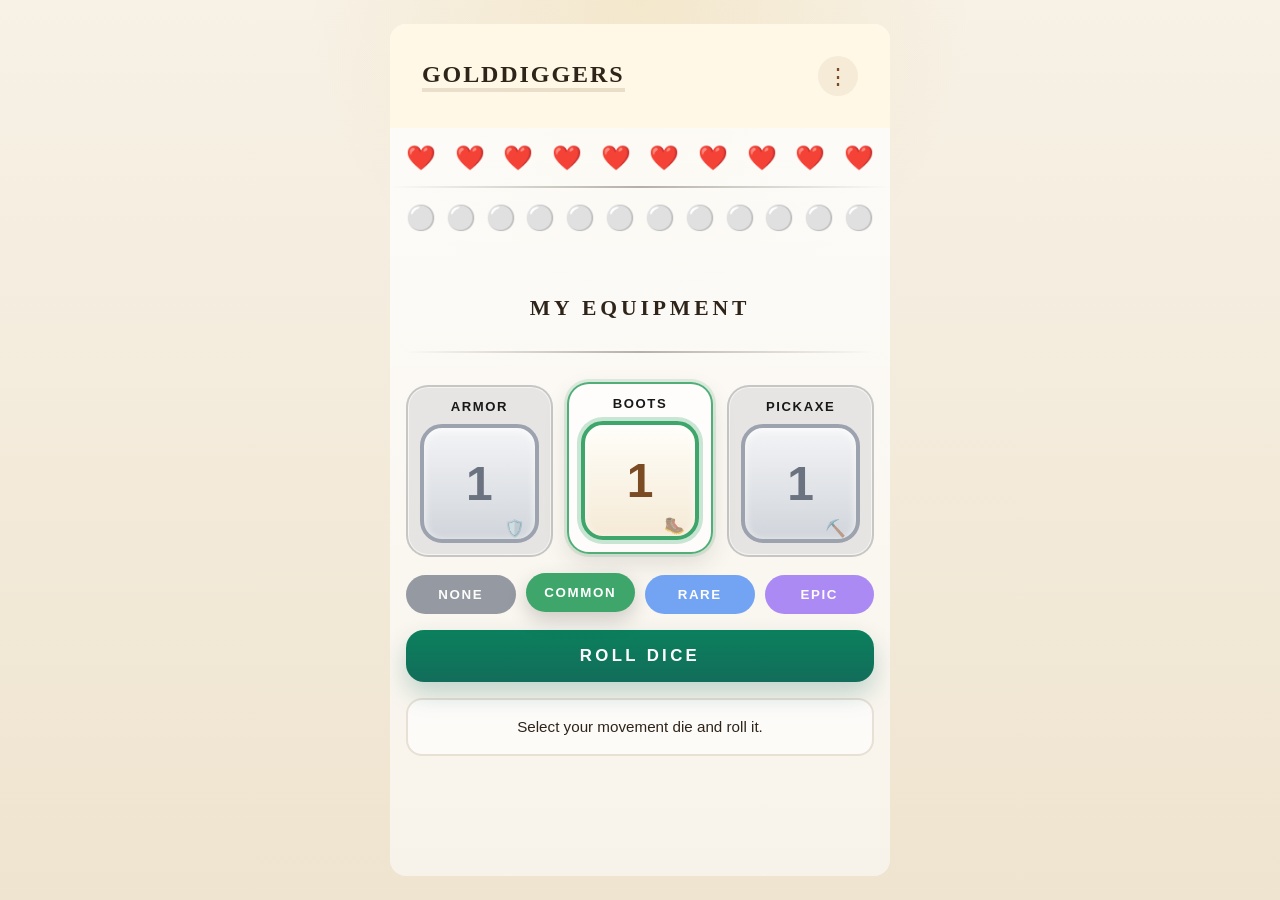
==== index.html @ 1f4370fe "deploy: plaar90/gold@c11911bdfc5f30a1507a713877d02276711d00ad" ====
<!doctype html>
<html lang="en">
	<head>
		<meta charset="utf-8" />
		<meta name="viewport" content="width=device-width, initial-scale=1" />
		<meta name="text-scale" content="scale" />
		<link href="./_app/immutable/entry/start.COUwD-o7.js" rel="modulepreload">
		<link href="./_app/immutable/chunks/ZxVT71ir.js" rel="modulepreload">
		<link href="./_app/immutable/chunks/CgBZYLea.js" rel="modulepreload">
		<link href="./_app/immutable/chunks/B_-j5bEy.js" rel="modulepreload">
		<link href="./_app/immutable/chunks/DN7kiULQ.js" rel="modulepreload">
		<link href="./_app/immutable/entry/app.a4jrwLvX.js" rel="modulepreload">
		<link href="./_app/immutable/chunks/CXbuxbRH.js" rel="modulepreload">
		<link href="./_app/immutable/chunks/xlpmeXqB.js" rel="modulepreload">
		<link href="./_app/immutable/chunks/n_KsjJ0F.js" rel="modulepreload">
		<link href="./_app/immutable/chunks/BlQ5l8cT.js" rel="modulepreload">
		<link href="./_app/immutable/chunks/BbJAS7sD.js" rel="modulepreload">
		<link href="./_app/immutable/nodes/0.yrbZH-xY.js" rel="modulepreload">
		<link href="./_app/immutable/chunks/CbySlUVf.js" rel="modulepreload">
		<link href="./_app/immutable/nodes/2.BfiSXEbb.js" rel="modulepreload">
		<link href="./_app/immutable/chunks/DkAWpXmK.js" rel="modulepreload">
		<!--12qhfyh--><link rel="icon" href="data:image/svg+xml,%3csvg%20xmlns='http://www.w3.org/2000/svg'%20width='107'%20height='128'%20viewBox='0%200%20107%20128'%3e%3ctitle%3esvelte-logo%3c/title%3e%3cpath%20d='M94.157%2022.819c-10.4-14.885-30.94-19.297-45.792-9.835L22.282%2029.608A29.92%2029.92%200%200%200%208.764%2049.65a31.5%2031.5%200%200%200%203.108%2020.231%2030%2030%200%200%200-4.477%2011.183%2031.9%2031.9%200%200%200%205.448%2024.116c10.402%2014.887%2030.942%2019.297%2045.791%209.835l26.083-16.624A29.92%2029.92%200%200%200%2098.235%2078.35a31.53%2031.53%200%200%200-3.105-20.232%2030%2030%200%200%200%204.474-11.182%2031.88%2031.88%200%200%200-5.447-24.116'%20style='fill:%23ff3e00'/%3e%3cpath%20d='M45.817%20106.582a20.72%2020.72%200%200%201-22.237-8.243%2019.17%2019.17%200%200%201-3.277-14.503%2018%2018%200%200%201%20.624-2.435l.49-1.498%201.337.981a33.6%2033.6%200%200%200%2010.203%205.098l.97.294-.09.968a5.85%205.85%200%200%200%201.052%203.878%206.24%206.24%200%200%200%206.695%202.485%205.8%205.8%200%200%200%201.603-.704L69.27%2076.28a5.43%205.43%200%200%200%202.45-3.631%205.8%205.8%200%200%200-.987-4.371%206.24%206.24%200%200%200-6.698-2.487%205.7%205.7%200%200%200-1.6.704l-9.953%206.345a19%2019%200%200%201-5.296%202.326%2020.72%2020.72%200%200%201-22.237-8.243%2019.17%2019.17%200%200%201-3.277-14.502%2017.99%2017.99%200%200%201%208.13-12.052l26.081-16.623a19%2019%200%200%201%205.3-2.329%2020.72%2020.72%200%200%201%2022.237%208.243%2019.17%2019.17%200%200%201%203.277%2014.503%2018%2018%200%200%201-.624%202.435l-.49%201.498-1.337-.98a33.6%2033.6%200%200%200-10.203-5.1l-.97-.294.09-.968a5.86%205.86%200%200%200-1.052-3.878%206.24%206.24%200%200%200-6.696-2.485%205.8%205.8%200%200%200-1.602.704L37.73%2051.72a5.42%205.42%200%200%200-2.449%203.63%205.79%205.79%200%200%200%20.986%204.372%206.24%206.24%200%200%200%206.698%202.486%205.8%205.8%200%200%200%201.602-.704l9.952-6.342a19%2019%200%200%201%205.295-2.328%2020.72%2020.72%200%200%201%2022.237%208.242%2019.17%2019.17%200%200%201%203.277%2014.503%2018%2018%200%200%201-8.13%2012.053l-26.081%2016.622a19%2019%200%200%201-5.3%202.328'%20style='fill:%23fff'/%3e%3c/svg%3e"/><!---->
		<link href="./_app/immutable/assets/0.B7QCbTz0.css" rel="stylesheet">
	</head>
	<body data-sveltekit-preload-data="hover">
		<div style="display: contents"><!--[--><!--[0--><!--[--><!--[--><div class="app"><header class="header"><nav class="nav"><a href="./" class="title">Golddiggers</a> <a href="./settings" class="nav__settings">⋮</a></nav></header><!----> <main><div class="hearts"><!--[--><button type="button" class="heart" aria-label="Toggle heart">❤️</button><button type="button" class="heart" aria-label="Toggle heart">❤️</button><button type="button" class="heart" aria-label="Toggle heart">❤️</button><button type="button" class="heart" aria-label="Toggle heart">❤️</button><button type="button" class="heart" aria-label="Toggle heart">❤️</button><button type="button" class="heart" aria-label="Toggle heart">❤️</button><button type="button" class="heart" aria-label="Toggle heart">❤️</button><button type="button" class="heart" aria-label="Toggle heart">❤️</button><button type="button" class="heart" aria-label="Toggle heart">❤️</button><button type="button" class="heart" aria-label="Toggle heart">❤️</button><!--]--></div><!----> <div class="gold"><!--[--><button type="button" class="goldpiece" aria-label="Toggle gold">⚪</button><button type="button" class="goldpiece" aria-label="Toggle gold">⚪</button><button type="button" class="goldpiece" aria-label="Toggle gold">⚪</button><button type="button" class="goldpiece" aria-label="Toggle gold">⚪</button><button type="button" class="goldpiece" aria-label="Toggle gold">⚪</button><button type="button" class="goldpiece" aria-label="Toggle gold">⚪</button><button type="button" class="goldpiece" aria-label="Toggle gold">⚪</button><button type="button" class="goldpiece" aria-label="Toggle gold">⚪</button><button type="button" class="goldpiece" aria-label="Toggle gold">⚪</button><button type="button" class="goldpiece" aria-label="Toggle gold">⚪</button><button type="button" class="goldpiece" aria-label="Toggle gold">⚪</button><button type="button" class="goldpiece" aria-label="Toggle gold">⚪</button><!--]--></div><!----> <section><h2 class="subtitle">My equipment</h2> <div class="dice__wrapper"><!--[--><div class="die__panel" data-tier="none"><div class="die__header"><div class="die__name">Armor</div></div> <button class="die" data-tier="none" data-icon="🛡️" type="button" title="This die is not discovered yet">1</button></div><div class="die__panel -active" data-tier="common"><div class="die__header"><div class="die__name">Boots</div></div> <button class="die -active" data-tier="common" data-icon="🥾" type="button" title="Click to select">1</button></div><div class="die__panel" data-tier="none"><div class="die__header"><div class="die__name">Pickaxe</div></div> <button class="die" data-tier="none" data-icon="⛏️" type="button" title="This die is not discovered yet">1</button></div><!--]--></div> <div class="tier"><button class="tier__option" data-tier="none" type="button">None</button> <button class="tier__option -active" data-tier="common" type="button" disabled="">Common</button> <button class="tier__option" data-tier="rare" type="button">Rare</button> <button class="tier__option" data-tier="epic" type="button">Epic</button></div> <button class="button" type="button">Roll dice</button> <p class="muted">Select your movement die and roll it.</p></section><!----> <!--[0--><!--[-1--><!--]--><!--]--> <!--[-1--><!--]--></main></div><!--]--><!----><!--]--><!--]--> <!--[-1--><!--]--><!--]-->
			
			<script>
				{
					__sveltekit_thb0ij = {
						base: new URL(".", location).pathname.slice(0, -1),
						assets: "/gold-build"
					};

					const element = document.currentScript.parentElement;

					Promise.all([
						import("./_app/immutable/entry/start.COUwD-o7.js"),
						import("./_app/immutable/entry/app.a4jrwLvX.js")
					]).then(([kit, app]) => {
						kit.start(app, element, {
							node_ids: [0, 2],
							data: [null,null],
							form: null,
							error: null
						});
					});
				}
			</script>
		</div>
	</body>
</html>
---- _app/immutable/assets/0.B7QCbTz0.css ----
@keyframes tumble{0%{transform:rotate(0) scale(1)}20%{transform:rotate(-12deg) translateY(-6px) scale(1.03)}40%{transform:rotate(14deg) translateY(4px) scale(.97)}60%{transform:rotate(-10deg) translateY(-2px) scale(1.04)}80%{transform:rotate(8deg) translateY(2px) scale(.99)}to{transform:rotate(0) scale(1)}}@keyframes spinRoll{0%{transform:rotate(0) scale(1)}18%{transform:rotate(140deg) scale(1.05)}36%{transform:rotate(300deg) scale(.98)}54%{transform:rotate(520deg) scale(1.15)}72%{transform:rotate(760deg) scale(.97)}to{transform:rotate(1080deg) scale(1)}}@keyframes revealPop{0%{opacity:.55;transform:scale(.96)}to{opacity:1;transform:scale(1)}}@media(max-width:460px){body{padding:10px}.hero-inner{grid-template-columns:auto 1fr auto}.character{font-size:48px}.encounter-grid{grid-template-columns:repeat(2,1fr)}.dice-grid{grid-template-columns:1fr}.setting-row{grid-template-columns:1fr 74px}}*{box-sizing:border-box}body{margin:0;min-height:100vh;font-family:var(--font-family);color:var(--dark);background:radial-gradient(circle at top,rgba(224,174,47,.14),transparent 30%),linear-gradient(180deg,#f7f1e6,#efe4cf);display:flex;justify-content:center;padding:24px}.app{background:linear-gradient(180deg,#ffffffd1,#ffffff8c);border-radius:var(--radius);overflow:hidden;width:500px}section{padding:var(--spacing)}.subtitle{padding:calc(2 * var(--spacing)) 0;font-family:var(--font-title);text-align:center;font-size:1.35rem;text-transform:uppercase;letter-spacing:.18em;margin:0 0 calc(2 * var(--spacing));position:relative}.subtitle:after{content:"";height:2px;background:linear-gradient(90deg,transparent,rgba(47,36,25,.35),transparent);width:100%;bottom:0;position:absolute;left:0;right:0}.dice__wrapper{display:grid;grid-template-columns:repeat(3,1fr);gap:14px;margin-bottom:18px}.die__panel{background:#ffffffa6;border:2px solid rgba(123,75,36,.14);border-radius:22px;padding:12px;box-shadow:inset 0 0 0 1px #ffffff8c;transition:transform .18s ease,box-shadow .18s ease,border-color .18s ease}.die__panel[data-tier=none]{background:#d6d6d68c;border-color:#73737347}.die__panel.-active{transform:translateY(-3px);box-shadow:var(--panel-shadow)}.die__panel.-active[data-tier=none]{border-color:#6b7280f2;box-shadow:0 0 0 3px #6b72802e,var(--panel-shadow)}.die__panel.-active[data-tier=common]{border-color:#3fa66be6;box-shadow:0 0 0 3px #3fa66b29,var(--panel-shadow)}.die__panel.-active[data-tier=rare]{border-color:#3b82f6f2;box-shadow:0 0 0 3px #3b82f62e,var(--panel-shadow)}.die__panel.-active[data-tier=epic]{border-color:#8b5cf6f2;box-shadow:0 0 0 3px #8b5cf62e,var(--panel-shadow)}.die__header{display:flex;align-items:center;justify-content:center;gap:8px;margin-bottom:10px}.die__name{font-size:.82rem;font-weight:700;letter-spacing:.12em;text-transform:uppercase;text-align:center;color:var(--color-button-text)}.die{aspect-ratio:1;width:100%;border-radius:22px;border:4px solid var(--sand);background:linear-gradient(180deg,#fffef9,#f5ead6);display:grid;place-items:center;font-size:3rem;font-weight:700;color:var(--brown);cursor:pointer;-webkit-user-select:none;user-select:none;transition:transform .16s ease,box-shadow .16s ease;position:relative;overflow:hidden;box-shadow:inset 0 2px 8px #fffc}.die[data-tier=none]{border-color:#9ca3af;background:linear-gradient(180deg,#f3f4f6,#d1d5db);color:#6b7280}.die:hover{transform:rotate(-2deg) scale(1.02)}.die.-active{box-shadow:inset 0 2px 8px #fffc}.die.-active[data-tier=none]{border-color:#6b7280;box-shadow:0 0 0 4px #6b728047,inset 0 2px 8px #fffc}.die.-active[data-tier=common]{border-color:#3fa66b;box-shadow:0 0 0 4px #3fa66b47,inset 0 2px 8px #fffc}.die.-active[data-tier=rare]{border-color:#3b82f6;box-shadow:0 0 0 4px #3b82f647,inset 0 2px 8px #fffc}.die.-active[data-tier=epic]{border-color:#8b5cf6;box-shadow:0 0 0 4px #8b5cf647,inset 0 2px 8px #fffc}.die.-rolling{animation:spinRoll .3s cubic-bezier(.22,.75,.24,1.01)}.die:after{content:attr(data-icon);position:absolute;bottom:0;right:10px;font-size:1.05rem;opacity:.55}.tier{margin-top:16px;display:grid;grid-template-columns:repeat(4,1fr);gap:10px}.tier__option{border:none;border-radius:999px;padding:12px 10px;cursor:pointer;text-transform:uppercase;letter-spacing:.12em;font-weight:700;color:#fff;opacity:.7;transition:transform .18s ease,opacity .18s ease,box-shadow .18s ease}.tier__option:disabled{cursor:default}.tier__option.-active{opacity:1;transform:translateY(-2px);box-shadow:0 8px 20px #0000002e}.tier__option[data-tier=none]{background:#6b7280}.tier__option[data-tier=common]{background:var(--common)}.tier__option[data-tier=rare]{background:var(--rare)}.tier__option[data-tier=epic]{background:var(--epic)}.hearts,.gold{display:flex;justify-content:space-between;padding:var(--spacing)}.heart,.goldpiece{font-size:var(--font-size-lg);padding:0;margin:var(--spacing);background:transparent;border:none;cursor:pointer;margin:0}.hearts{position:relative}.hearts:after{content:"";height:2px;background:linear-gradient(90deg,transparent,rgba(47,36,25,.35),transparent);width:100%;bottom:0;position:absolute;left:0;right:0}.header{position:relative;background:#fff8e6f2;padding:var(--spacing)}.nav{display:flex;gap:12px;flex-direction:row;align-items:center;justify-content:space-between;padding:var(--spacing)}.nav__settings{width:40px;height:40px;border-radius:50%;border:none;background:#7b4b2414;color:var(--brown);cursor:pointer;display:grid;place-items:center;font-size:1.4rem;position:relative;text-decoration:none}.nav__settings:hover{background:#7b4b2429}.title{margin:0;font-weight:700;font-size:var(--font-size-lg);font-family:var(--font-title);color:var(--color-font);border-bottom:4px solid rgba(123,75,36,.15);text-decoration:none;text-transform:uppercase;letter-spacing:.08em}.dungeon__popup{position:fixed;inset:0;z-index:40;display:flex;align-items:center;justify-content:center;padding:24px;background:#3822107a;-webkit-backdrop-filter:blur(4px);backdrop-filter:blur(4px)}.dungeon__modal{width:min(760px,100%);max-height:calc(100vh - 48px);overflow-y:auto;padding:22px;border-radius:28px;background:linear-gradient(180deg,#fff8ea,#f0dfbe);border:3px solid rgba(123,75,36,.28);box-shadow:var(--panel-shadow)}.dungeon__modal .button{width:100%}.dungeon__modal .card__wrapper{margin-top:0}.dungeon__top{position:relative;margin-bottom:16px;text-align:center}.dungeon__status{margin:8px 0 0;color:var(--brown);font-weight:700}.dungeon__footer{margin-top:16px;display:grid;grid-template-columns:1fr 1fr;gap:12px}.dungeon__wrapper{display:grid;grid-template-columns:repeat(3,1fr);gap:14px;margin-bottom:18px}.dungeon__panel{background:#ffffffa6;border:2px solid rgba(123,75,36,.14);border-radius:22px;padding:7px;box-shadow:inset 0 0 0 1px #ffffff8c;transition:transform .18s ease,box-shadow .18s ease,border-color .18s ease}.dungeon__panel[data-tier="1"]{background:#ffffffbf}.dungeon__panel[data-tier="2"]{background:#f1efead9}.dungeon__panel[data-tier="3"]{background:#e7dfd1e6}.dungeon__panel.-active{border-color:#3fa66b;box-shadow:0 0 0 4px #3fa66b47,inset 0 2px 8px #fffc}.dungeon__header{display:flex;align-items:center;justify-content:center;margin-bottom:10px}.dungeon__name{font-size:.82rem;font-weight:700;letter-spacing:.12em;text-transform:uppercase;text-align:center;color:var(--color-button-text)}.dungeon{aspect-ratio:1;width:100%;border-radius:22px;border:4px solid var(--sand);display:grid;place-items:center;font-size:2.6rem;font-weight:700;color:var(--brown);cursor:pointer;-webkit-user-select:none;user-select:none;transition:transform .16s ease,box-shadow .16s ease;position:relative;overflow:hidden;box-shadow:inset 0 2px 8px #fffc}.dungeon:hover{transform:rotate(-2deg) scale(1.02)}.dungeon.-active{border-color:#3fa66b;box-shadow:0 0 0 4px #3fa66b47,inset 0 2px 8px #fffc}.dungeon__hide{width:40px;height:40px;border-radius:50%;border:none;background:#fef6e6;color:var(--brown);cursor:pointer;display:grid;place-items:center;font-size:1.4rem;text-decoration:none;position:fixed;top:var(--spacing);right:var(--spacing);z-index:999}.dungeon__hide.-active{box-shadow:var(--panel-shadow)}.card__wrapper{margin-top:var(--spacing);min-height:188px;display:flex;align-items:center;justify-content:center}.card__wrapper .card{width:100%;min-height:180px;display:grid;place-items:center;padding:16px;border-radius:24px;background:linear-gradient(180deg,#fff8ea,#f4e2bd);border:3px solid rgba(123,75,36,.45);overflow:hidden}.card__wrapper .card__viewport{width:100%;max-width:140px;height:96px;overflow:hidden;border-radius:18px;background:#ffffff94;border:2px solid rgba(123,75,36,.18);position:relative}.card__wrapper .card__track{display:grid;grid-auto-rows:96px;width:100%;transform:translateZ(0);animation:card-scroll .9s linear infinite;backface-visibility:hidden;-webkit-backface-visibility:hidden;will-change:transform}.card__wrapper .card__item{height:96px;display:grid;align-content:center;justify-items:center;padding:12px 8px;text-align:center}.card__wrapper .card__item--result{width:140px;border-radius:18px;background:#ffffff94;border:2px solid rgba(123,75,36,.18)}.card__wrapper .card__icon{font-size:1.9rem;display:block;margin-bottom:6px}.card__wrapper .card__label{font-size:.72rem;text-transform:uppercase;letter-spacing:.08em;color:var(--brown);font-weight:700}@keyframes card-scroll{0%{transform:translateZ(0)}to{transform:translate3d(0,-768px,0)}}.muted{margin:0;padding:var(--spacing);border-radius:16px;background:#ffffff9e;border:2px solid rgba(123,75,36,.16);font-size:.95rem;line-height:1.5;text-align:center;display:flex;align-items:center;justify-content:center;margin:var(--spacing) 0}.button{width:100%;border:none;border-radius:18px;padding:16px;margin-top:var(--spacing);background:linear-gradient(180deg,var(--color-primary),var(--green));color:#fff;font-size:1.05rem;font-weight:700;letter-spacing:.2em;text-transform:uppercase;cursor:pointer;box-shadow:0 12px 24px #126d5a3d}.button:disabled{opacity:.5;cursor:not-allowed;box-shadow:none}.settings__stack{display:grid;gap:20px}.settings__section{display:grid;gap:12px}.settings__grid{display:grid;gap:14px}.settings__panel{display:grid;gap:12px}.settings__fields{display:grid;grid-template-columns:repeat(auto-fit,minmax(140px,1fr));gap:12px}.settings__field{display:grid;gap:6px}.settings__field span{font-size:.9rem;font-weight:700;color:var(--color-button-text)}.settings__field input{width:100%;padding:10px 12px;border:2px solid rgba(123,75,36,.18);border-radius:12px;background:#ffffffe6;color:var(--color-button-text);font:inherit}.settings__field--compact{text-align:center}.settings__tier{display:grid;gap:10px;padding:12px;border-radius:18px;background:#ffffff73;border:2px solid rgba(123,75,36,.1)}.settings__tier-header{display:flex;align-items:center;justify-content:space-between;gap:12px}.settings__tier-header h3{margin:0;text-transform:capitalize}.settings__dice-values{display:grid;grid-template-columns:repeat(6,minmax(0,1fr));gap:8px}.settings__total{margin:0}@media(max-width:768px){.settings__dice-values{grid-template-columns:repeat(3,minmax(0,1fr))}}:root{--color-text: #5d5d5d;--color-button-text: #181818;--color-background: #f7f5f2;--color-primary: #0b805d;--color-secundary: #ee4a62;--color-tertiary: #f8b81f;--color-error: #c14d4d;--font-family: calibri, sans-serif;--font-title: Georgia, "Times New Roman", serif;--font-size-xs: 1rem;--font-size-md: 1.25rem;--font-size-lg: 1.5rem;--font-size-xl: 2rem;--spacing: 1rem;--breakpoint-sm: 576px;--breakpoint-md: 768px;--breakpoint-lg: 992px;--breakpoint-xl: 1200px;--breakpoint-xxl: 1400px;--radius: 1rem;--common: #3fa66b;--rare: #3b82f6;--epic: #8b5cf6;--bg: #f5f1e8;--paper: #f8f5ef;--sand: #d7b680;--brown: #7b4b24;--dark: #2f2419;--gold: #e0ae2f;--silver: #a8a8a8;--bronze: #ba5a1b;--green: #126d5a;--red: #b51d14;--shadow: 0 12px 30px rgba(47, 36, 25, .15);--panel-shadow: 0 10px 24px rgba(47, 36, 25, .12)}
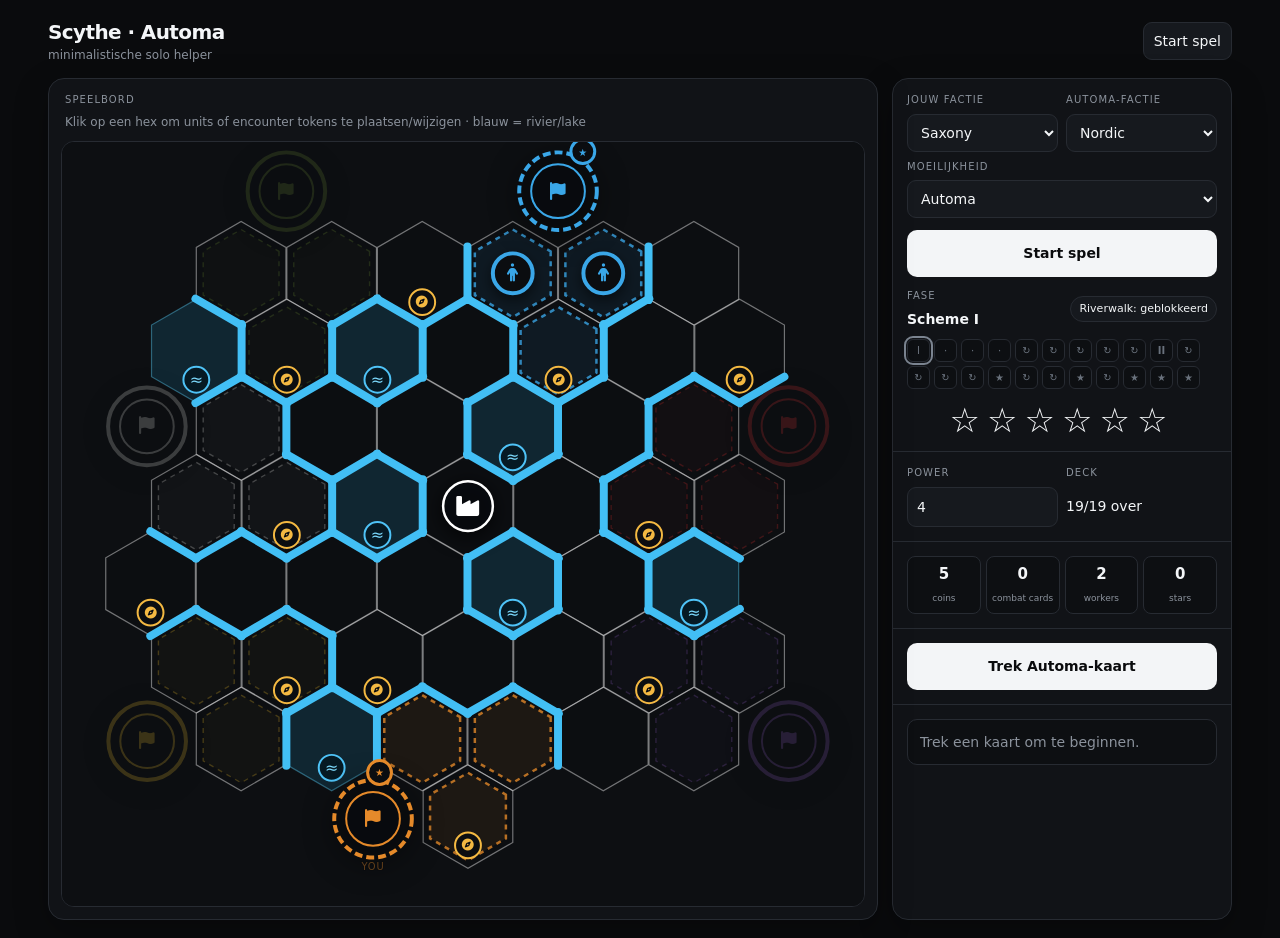
==== commit a6bd5131: "Add files via upload" ====
--- a/index.html
+++ b/index.html
@@ -1,52 +1,975 @@
 <!doctype html>
-<html lang="en">
-	<head>
-		<meta charset="utf-8" />
-		<meta name="viewport" content="width=device-width, initial-scale=1" />
-		<meta name="text-scale" content="scale" />
-		<link href="./_app/immutable/entry/start.COUwD-o7.js" rel="modulepreload">
-		<link href="./_app/immutable/chunks/ZxVT71ir.js" rel="modulepreload">
-		<link href="./_app/immutable/chunks/CgBZYLea.js" rel="modulepreload">
-		<link href="./_app/immutable/chunks/B_-j5bEy.js" rel="modulepreload">
-		<link href="./_app/immutable/chunks/DN7kiULQ.js" rel="modulepreload">
-		<link href="./_app/immutable/entry/app.a4jrwLvX.js" rel="modulepreload">
-		<link href="./_app/immutable/chunks/CXbuxbRH.js" rel="modulepreload">
-		<link href="./_app/immutable/chunks/xlpmeXqB.js" rel="modulepreload">
-		<link href="./_app/immutable/chunks/n_KsjJ0F.js" rel="modulepreload">
-		<link href="./_app/immutable/chunks/BlQ5l8cT.js" rel="modulepreload">
-		<link href="./_app/immutable/chunks/BbJAS7sD.js" rel="modulepreload">
-		<link href="./_app/immutable/nodes/0.yrbZH-xY.js" rel="modulepreload">
-		<link href="./_app/immutable/chunks/CbySlUVf.js" rel="modulepreload">
-		<link href="./_app/immutable/nodes/2.BfiSXEbb.js" rel="modulepreload">
-		<link href="./_app/immutable/chunks/DkAWpXmK.js" rel="modulepreload">
-		<!--12qhfyh--><link rel="icon" href="data:image/svg+xml,%3csvg%20xmlns='http://www.w3.org/2000/svg'%20width='107'%20height='128'%20viewBox='0%200%20107%20128'%3e%3ctitle%3esvelte-logo%3c/title%3e%3cpath%20d='M94.157%2022.819c-10.4-14.885-30.94-19.297-45.792-9.835L22.282%2029.608A29.92%2029.92%200%200%200%208.764%2049.65a31.5%2031.5%200%200%200%203.108%2020.231%2030%2030%200%200%200-4.477%2011.183%2031.9%2031.9%200%200%200%205.448%2024.116c10.402%2014.887%2030.942%2019.297%2045.791%209.835l26.083-16.624A29.92%2029.92%200%200%200%2098.235%2078.35a31.53%2031.53%200%200%200-3.105-20.232%2030%2030%200%200%200%204.474-11.182%2031.88%2031.88%200%200%200-5.447-24.116'%20style='fill:%23ff3e00'/%3e%3cpath%20d='M45.817%20106.582a20.72%2020.72%200%200%201-22.237-8.243%2019.17%2019.17%200%200%201-3.277-14.503%2018%2018%200%200%201%20.624-2.435l.49-1.498%201.337.981a33.6%2033.6%200%200%200%2010.203%205.098l.97.294-.09.968a5.85%205.85%200%200%200%201.052%203.878%206.24%206.24%200%200%200%206.695%202.485%205.8%205.8%200%200%200%201.603-.704L69.27%2076.28a5.43%205.43%200%200%200%202.45-3.631%205.8%205.8%200%200%200-.987-4.371%206.24%206.24%200%200%200-6.698-2.487%205.7%205.7%200%200%200-1.6.704l-9.953%206.345a19%2019%200%200%201-5.296%202.326%2020.72%2020.72%200%200%201-22.237-8.243%2019.17%2019.17%200%200%201-3.277-14.502%2017.99%2017.99%200%200%201%208.13-12.052l26.081-16.623a19%2019%200%200%201%205.3-2.329%2020.72%2020.72%200%200%201%2022.237%208.243%2019.17%2019.17%200%200%201%203.277%2014.503%2018%2018%200%200%201-.624%202.435l-.49%201.498-1.337-.98a33.6%2033.6%200%200%200-10.203-5.1l-.97-.294.09-.968a5.86%205.86%200%200%200-1.052-3.878%206.24%206.24%200%200%200-6.696-2.485%205.8%205.8%200%200%200-1.602.704L37.73%2051.72a5.42%205.42%200%200%200-2.449%203.63%205.79%205.79%200%200%200%20.986%204.372%206.24%206.24%200%200%200%206.698%202.486%205.8%205.8%200%200%200%201.602-.704l9.952-6.342a19%2019%200%200%201%205.295-2.328%2020.72%2020.72%200%200%201%2022.237%208.242%2019.17%2019.17%200%200%201%203.277%2014.503%2018%2018%200%200%201-8.13%2012.053l-26.081%2016.622a19%2019%200%200%201-5.3%202.328'%20style='fill:%23fff'/%3e%3c/svg%3e"/><!---->
-		<link href="./_app/immutable/assets/0.B7QCbTz0.css" rel="stylesheet">
-	</head>
-	<body data-sveltekit-preload-data="hover">
-		<div style="display: contents"><!--[--><!--[0--><!--[--><!--[--><div class="app"><header class="header"><nav class="nav"><a href="./" class="title">Golddiggers</a> <a href="./settings" class="nav__settings">⋮</a></nav></header><!----> <main><div class="hearts"><!--[--><button type="button" class="heart" aria-label="Toggle heart">❤️</button><button type="button" class="heart" aria-label="Toggle heart">❤️</button><button type="button" class="heart" aria-label="Toggle heart">❤️</button><button type="button" class="heart" aria-label="Toggle heart">❤️</button><button type="button" class="heart" aria-label="Toggle heart">❤️</button><button type="button" class="heart" aria-label="Toggle heart">❤️</button><button type="button" class="heart" aria-label="Toggle heart">❤️</button><button type="button" class="heart" aria-label="Toggle heart">❤️</button><button type="button" class="heart" aria-label="Toggle heart">❤️</button><button type="button" class="heart" aria-label="Toggle heart">❤️</button><!--]--></div><!----> <div class="gold"><!--[--><button type="button" class="goldpiece" aria-label="Toggle gold">⚪</button><button type="button" class="goldpiece" aria-label="Toggle gold">⚪</button><button type="button" class="goldpiece" aria-label="Toggle gold">⚪</button><button type="button" class="goldpiece" aria-label="Toggle gold">⚪</button><button type="button" class="goldpiece" aria-label="Toggle gold">⚪</button><button type="button" class="goldpiece" aria-label="Toggle gold">⚪</button><button type="button" class="goldpiece" aria-label="Toggle gold">⚪</button><button type="button" class="goldpiece" aria-label="Toggle gold">⚪</button><button type="button" class="goldpiece" aria-label="Toggle gold">⚪</button><button type="button" class="goldpiece" aria-label="Toggle gold">⚪</button><button type="button" class="goldpiece" aria-label="Toggle gold">⚪</button><button type="button" class="goldpiece" aria-label="Toggle gold">⚪</button><!--]--></div><!----> <section><h2 class="subtitle">My equipment</h2> <div class="dice__wrapper"><!--[--><div class="die__panel" data-tier="none"><div class="die__header"><div class="die__name">Armor</div></div> <button class="die" data-tier="none" data-icon="🛡️" type="button" title="This die is not discovered yet">1</button></div><div class="die__panel -active" data-tier="common"><div class="die__header"><div class="die__name">Boots</div></div> <button class="die -active" data-tier="common" data-icon="🥾" type="button" title="Click to select">1</button></div><div class="die__panel" data-tier="none"><div class="die__header"><div class="die__name">Pickaxe</div></div> <button class="die" data-tier="none" data-icon="⛏️" type="button" title="This die is not discovered yet">1</button></div><!--]--></div> <div class="tier"><button class="tier__option" data-tier="none" type="button">None</button> <button class="tier__option -active" data-tier="common" type="button" disabled="">Common</button> <button class="tier__option" data-tier="rare" type="button">Rare</button> <button class="tier__option" data-tier="epic" type="button">Epic</button></div> <button class="button" type="button">Roll dice</button> <p class="muted">Select your movement die and roll it.</p></section><!----> <!--[0--><!--[-1--><!--]--><!--]--> <!--[-1--><!--]--></main></div><!--]--><!----><!--]--><!--]--> <!--[-1--><!--]--><!--]-->
-			
-			<script>
-				{
-					__sveltekit_thb0ij = {
-						base: new URL(".", location).pathname.slice(0, -1),
-						assets: "/gold-build"
-					};
+<html lang="nl">
+<head>
+<meta charset="utf-8" />
+<meta name="viewport" content="width=device-width,initial-scale=1" />
+<title>Scythe Automa Helper</title>
+<link rel="stylesheet" href="https://cdnjs.cloudflare.com/ajax/libs/font-awesome/6.7.2/css/all.min.css" referrerpolicy="no-referrer" />
+<style>
+:root{--bg:#0a0b0d;--panel:#111317;--panel2:#16191e;--ink:#f4f6f8;--muted:#8b929c;--line:#272b32;--soft:#1b1f25;--human:#e58a2a;--automa:#3aa7e8;--accent:#e9edf2;--lake:#132631;--factory:#242129}
+*{box-sizing:border-box}body{margin:0;background:var(--bg);color:var(--ink);font:14px/1.45 Inter,ui-sans-serif,system-ui,-apple-system,Segoe UI,sans-serif}button,select,input{font:inherit;color:inherit}.app{max-width:1220px;margin:auto;padding:18px}.top{display:flex;align-items:center;justify-content:space-between;margin-bottom:14px}.brand{font-size:20px;font-weight:760;letter-spacing:-.03em}.sub,.muted{color:var(--muted)}.sub{font-size:12px}.layout{display:grid;grid-template-columns:minmax(0,1fr) 340px;gap:14px}.panel{background:var(--panel);border:1px solid var(--line);border-radius:16px;box-shadow:0 12px 34px #0004}.board-wrap{padding:12px;position:relative}.board-head{display:flex;align-items:center;justify-content:space-between;padding:2px 4px 10px}.board-hint{font-size:12px;color:var(--muted)}#board{display:block;width:100%;aspect-ratio:890/848;min-height:600px;border:1px solid var(--line);border-radius:13px;background:#0d0f12}.side{overflow:hidden}.box{padding:14px;border-bottom:1px solid var(--line)}.box:last-child{border-bottom:0}.label{font-size:10px;text-transform:uppercase;letter-spacing:.11em;color:var(--muted);margin-bottom:6px}.row{display:grid;grid-template-columns:1fr 1fr;gap:8px}.field select,.field input{width:100%;border:1px solid var(--line);background:var(--panel2);padding:9px;border-radius:9px}.phase-line{display:flex;justify-content:space-between;align-items:center}.phase{font-weight:750}.badge{border:1px solid var(--line);background:var(--panel2);border-radius:999px;padding:4px 8px;font-size:11px}.tracker{display:flex;gap:4px;flex-wrap:wrap;margin-top:10px}.track-cell{width:23px;height:23px;border:1px solid var(--line);border-radius:6px;display:grid;place-items:center;font-size:10px;color:#69717c;background:#0d0f12}.track-cell.done{background:#eef1f4;color:#0b0d10;border-color:#eef1f4}.track-cell.current{outline:2px solid #7b8490;outline-offset:1px}.track-cell.phase2{font-weight:800}.stars{font-size:34px;line-height:1;letter-spacing:7px;margin-top:14px;text-align:center;width:100%}.draw{width:100%;border:0;background:#f3f5f7;color:#0a0b0d;border-radius:10px;padding:13px;font-weight:800;cursor:pointer}.draw:disabled{opacity:.4;cursor:default}.secondary{width:100%;margin-top:7px;background:var(--panel2);border:1px solid var(--line);border-radius:9px;padding:10px;cursor:pointer}.stats{display:grid;grid-template-columns:repeat(4,1fr);gap:5px}.stat{text-align:center;border:1px solid var(--line);background:#0d0f12;border-radius:8px;padding:7px 3px}.stat b{display:block;font-size:15px}.stat span{font-size:9px;color:var(--muted)}.card{border:1px solid var(--line);background:#0d0f12;border-radius:10px;padding:12px}.card-head{display:flex;justify-content:space-between;align-items:center;margin-bottom:10px}.chips{display:flex;gap:5px;flex-wrap:wrap}.chip{border:1px solid var(--line);border-radius:999px;padding:5px 8px;font-size:11px;background:var(--panel2)}.chip.primary{border-color:#cfd5dc;font-weight:650}.sep{height:1px;background:var(--line);margin:10px 0}.result{font-size:12px;line-height:1.5;margin-top:10px}.star-actions{display:grid;grid-template-columns:1fr 1fr;gap:6px}.btn{border:1px solid var(--line);background:var(--panel2);border-radius:9px;padding:8px 10px;cursor:pointer}.hint{font-size:10px;color:var(--muted);line-height:1.45}.notice{padding:8px 9px;background:var(--soft);border-radius:8px;font-size:11px;margin-top:8px}.game-over{font-weight:700}.combat-grid{display:grid;grid-template-columns:repeat(5,1fr);gap:4px;text-align:center;font-size:10px}.combat-grid div{padding:5px 2px;border:1px solid var(--line);border-radius:6px}.combat-grid b{display:block;font-size:12px}.hidden{display:none!important}
+.hex-menu{position:absolute;z-index:20;min-width:260px;background:#15181d;border:1px solid #30353e;border-radius:14px;padding:10px;box-shadow:0 18px 50px #000a}.hex-menu-head{display:flex;justify-content:space-between;align-items:center;padding:3px 4px 9px}.hex-menu-title{font-weight:750}.hex-menu-close{border:0;background:transparent;color:var(--muted);font-size:20px;cursor:pointer}.choice-grid{display:grid;grid-template-columns:1fr 1fr;gap:7px}.piece-choice{display:flex;gap:9px;align-items:center;border:1px solid var(--line);background:#0e1013;border-radius:10px;padding:9px;cursor:pointer;text-align:left}.piece-choice:hover{border-color:#505965;background:#171a20}.piece-choice .fa-icon{width:38px;height:38px;display:grid;place-items:center;flex:none;font-size:15px;border:4px solid currentColor;border-radius:50%;background:#0b0d10}.choice-human{color:var(--human)}.choice-automa{color:var(--automa)}.piece-choice small{opacity:.62;font-size:10px}.choice-clear{grid-column:1/-1;justify-content:center;color:var(--muted)}.choice-encounter{grid-column:1/-1;color:#f4b942}.choice-encounter .fa-icon{width:34px;height:34px;border-width:2px;font-size:14px}
+.territory polygon{transition:.12s ease}.water-hex polygon{fill:rgba(32,145,190,.18)!important;stroke:rgba(90,205,245,.42)!important}.water-mark{pointer-events:none}.encounter-mark{pointer-events:none}.encounter-mark circle{fill:rgba(12,14,17,.94);stroke:#f4b942;stroke-width:2}.encounter-mark i{color:#f4b942}.river-edge{stroke:#42bff5;stroke-width:8;stroke-linecap:round;pointer-events:none}.water-legend{display:flex;gap:8px;align-items:center;color:#76d7ff;font-size:11px;margin-top:6px}.board-icon{pointer-events:none}.board-piece{width:44px;height:44px;display:grid;place-items:center;border:4px solid var(--piece-color);border-radius:50%;color:var(--piece-color);background:#0b0d10;box-shadow:0 5px 14px #0008}.board-piece i{font-size:18px}.board-icon.combat .board-piece{width:46px;height:46px}.board-icon.combat i{font-size:20px}.territory polygon{fill:rgba(10,12,15,.20);stroke:rgba(255,255,255,.42);stroke-width:1.2}.territory:hover polygon{fill:rgba(255,255,255,.10);stroke:#eef2f6!important;filter:brightness(1.08)}.home-base{pointer-events:none}.home-base .home-ring{filter:drop-shadow(0 5px 14px #000c)}.home-label{font-size:9px;font-weight:800;letter-spacing:.08em;text-transform:uppercase;paint-order:stroke;stroke:#090a0d;stroke-width:3px;stroke-linejoin:round}.piece-icon{pointer-events:none}.combat-bolt{filter:drop-shadow(0 3px 8px #000)}.home-unit{pointer-events:none}.home-unit circle{fill:#0b0d10;stroke-width:3}.home-unit text{font-size:10px;font-weight:800;text-anchor:middle;dominant-baseline:middle}.home-unit-count{font-size:8px!important;fill:#fff!important;stroke:#0b0d10;stroke-width:2px;paint-order:stroke}.factory-icon{pointer-events:none;filter:drop-shadow(0 4px 10px #000c)}.factory-icon circle{fill:rgba(8,11,15,.88);stroke:#fff;stroke-width:2.5}
+.combat-bolt{cursor:pointer;pointer-events:auto}.combat-bolt .board-piece{cursor:pointer}
+.combat-overlay{position:fixed;inset:0;z-index:100;display:grid;place-items:center;padding:18px;background:rgba(3,5,8,.78);backdrop-filter:blur(8px)}
+.combat-dialog{width:min(560px,100%);background:#111317;border:1px solid #30353e;border-radius:18px;box-shadow:0 28px 90px #000c;overflow:hidden}
+.combat-dialog-head{display:flex;align-items:center;justify-content:space-between;padding:16px 18px;border-bottom:1px solid var(--line)}
+.combat-dialog-head h2{font-size:18px;margin:0}.combat-dialog-body{padding:18px}.combat-vs{display:grid;grid-template-columns:1fr auto 1fr;align-items:center;gap:12px;margin-bottom:16px}.combat-side{border:1px solid var(--line);border-radius:13px;padding:13px;background:#0d0f12}.combat-side strong{display:block;font-size:15px}.combat-side small{color:var(--muted)}.combat-vs-mark{width:38px;height:38px;display:grid;place-items:center;border-radius:50%;background:#211b09;color:#ffd85a;font-size:18px}
+.combat-details{display:grid;grid-template-columns:repeat(2,1fr);gap:8px;margin:12px 0}.combat-detail{border:1px solid var(--line);border-radius:10px;padding:10px;background:#0d0f12}.combat-detail b{display:block;font-size:16px}.combat-actions{display:grid;grid-template-columns:1fr 1fr;gap:8px;margin-top:16px}.combat-action{border:1px solid var(--line);border-radius:11px;padding:12px;font-weight:750;cursor:pointer;background:var(--panel2)}.combat-action.human{border-color:var(--human);color:var(--human)}.combat-action.automa{border-color:var(--automa);color:var(--automa)}.combat-card-btn{width:100%;margin-top:10px;border:1px solid #6a5522;background:#1b170d;color:#ffd85a;border-radius:10px;padding:10px;font-weight:700;cursor:pointer}.combat-note{font-size:11px;color:var(--muted);line-height:1.5;margin-top:10px}
 
-					const element = document.currentScript.parentElement;
+@media(max-width:900px){.layout{grid-template-columns:1fr}.side{order:-1}#board{min-height:420px}.app{padding:10px}.hex-menu{position:fixed!important;left:12px!important;right:12px!important;bottom:12px!important;top:auto!important}}
 
-					Promise.all([
-						import("./_app/immutable/entry/start.COUwD-o7.js"),
-						import("./_app/immutable/entry/app.a4jrwLvX.js")
-					]).then(([kit, app]) => {
-						kit.start(app, element, {
-							node_ids: [0, 2],
-							data: [null,null],
-							form: null,
-							error: null
-						});
-					});
-				}
-			</script>
-		</div>
-	</body>
+.setup-fields.hidden{display:none}
+.setup-start{width:100%;margin-top:12px}
+.home-role{font-size:10px;font-weight:400;letter-spacing:.08em;text-transform:uppercase;opacity:.4;paint-order:stroke;stroke:#080a0d;stroke-width:2px;stroke-linejoin:round;pointer-events:none}
+
+
+button,.territory,.combat-bolt,.piece-choice{touch-action:manipulation;-webkit-tap-highlight-color:transparent}
+.territory{pointer-events:all}
+
+/* Compact phone layout: maximize usable board/card space */
+@media(max-width:600px){
+  html,body{margin:0;padding:0}
+  .app{padding:4px;max-width:none}
+  .top{margin-bottom:4px;padding:2px 1px}
+  .top .sub{display:none}
+  .brand{font-size:14px}
+  .top .btn{padding:6px 9px;font-size:10px}
+  .layout{gap:4px}
+  .panel{border-radius:8px}
+  .board-wrap{padding:2px;overflow:hidden}
+  .board-head{padding:3px 4px 0;margin:0}
+  .board-head .label{font-size:8px}
+  .board-hint{display:none}
+  #board{
+    width:100%;
+    min-height:0;
+    height:auto;
+    display:block;
+    margin:0;
+  }
+  .side{gap:4px}
+  .box{padding:7px;margin:0;border-radius:8px}
+  .row{gap:5px}
+  .field .label,.label{font-size:8px}
+  select,input{padding:7px 8px;font-size:12px}
+  .phase-line{margin-top:5px!important}
+  .phase{font-size:13px}
+  .badge{font-size:9px;padding:3px 6px}
+  .tracker{gap:2px;margin-top:5px;flex-wrap:nowrap}
+  .track-cell{width:20px;height:20px;border-radius:4px;font-size:9px}
+  .stars{font-size:27px;letter-spacing:4px;margin-top:7px}
+  .stats{gap:3px}
+  .stat{padding:5px 2px}
+  .stat b{font-size:13px}
+  .stat span{font-size:8px}
+  .draw{padding:10px;border-radius:8px}
+  .card{padding:8px;border-radius:8px}
+  .card-head{margin-bottom:6px}
+  .chips{gap:3px}
+  .chip{padding:4px 6px;font-size:10px}
+  .sep{margin:6px 0}
+  .result{margin-top:6px;font-size:11px}
+  .combat-grid{gap:3px}
+  .combat-grid div{padding:5px}
+  .hex-menu{left:4px!important;right:4px!important;bottom:4px!important}
+}
+
+</style>
+</head>
+<body>
+<div class="app">
+  <div class="top"><div><div class="brand">Scythe · Automa</div><div class="sub">minimalistische solo helper</div></div><button id="reset" class="btn">Start spel</button></div>
+  <div class="layout">
+    <section class="panel board-wrap">
+      <div class="board-head"><div><div class="label">Speelbord</div><div class="board-hint">Klik op een hex om units of encounter tokens te plaatsen/wijzigen · blauw = rivier/lake</div></div></div>
+      <svg id="board" viewBox="-18 -18 806 758"></svg>
+      <div id="hexMenu" class="hex-menu hidden"></div>
+    </section>
+
+    <aside class="panel side">
+      <div class="box">
+        <div id="setupFields" class="setup-fields">
+          <div class="row">
+            <label class="field"><div class="label">Jouw factie</div><select id="humanFaction"><option value="blue">Nordic</option><option value="red">Rusviet</option><option value="yellow">Crimea</option><option value="white">Polania</option><option value="black" selected>Saxony</option><option value="green">Albion</option><option value="purple">Togawa</option></select></label>
+            <label class="field"><div class="label">Automa-factie</div><select id="automaFaction"><option value="red">Rusviet</option><option value="blue" selected>Nordic</option><option value="yellow">Crimea</option><option value="white">Polania</option><option value="black">Saxony</option><option value="green">Albion</option><option value="purple">Togawa</option></select></label>
+          </div>
+          <label class="field" style="display:block;margin-top:8px"><div class="label">Moeilijkheid</div><select id="difficulty"><option value="easy">Autometta</option><option value="normal" selected>Automa</option><option value="hard">Automaszyna</option><option value="very hard">Ultimaszyna</option></select></label>
+          <button id="startGame" class="draw setup-start">Start spel</button>
+        </div>
+        <div class="phase-line" style="margin-top:12px"><div><div class="label">Fase</div><div id="phase" class="phase">Scheme I</div></div><div id="river" class="badge">Rivieren: nee</div></div>
+        <div id="tracker" class="tracker"></div>
+        <div id="stars" class="stars">☆☆☆☆☆☆</div>
+      </div>
+      <div class="box">
+        <div class="row"><label class="field"><div class="label">Power</div><input id="power" type="number" min="0" max="16" value="4"></label><div><div class="label">Deck</div><div id="deckInfo" style="padding-top:9px">19 kaarten</div></div></div>
+      </div>
+      <div class="box"><div class="stats"><div class="stat"><b id="coins">0</b><span>coins</span></div><div class="stat"><b id="combatCards">0</b><span>combat cards</span></div><div class="stat"><b id="workers">2</b><span>workers</span></div><div class="stat"><b id="starsCount">0</b><span>stars</span></div></div></div>
+      <div class="box"><button id="draw" class="draw">Trek Automa-kaart</button><div id="status" class="notice hidden"></div></div>
+      <div class="box"><div id="card" class="card"><div class="muted">Trek een kaart om te beginnen.</div></div><div id="result" class="result hidden"></div></div>
+    </aside>
+  </div>
+</div>
+<div id="combatOverlay" class="combat-overlay hidden" role="dialog" aria-modal="true" aria-labelledby="combatTitle">
+  <div class="combat-dialog">
+    <div class="combat-dialog-head"><div><div class="label">Combat</div><h2 id="combatTitle">Gevecht resolven</h2></div><button class="hex-menu-close" onclick="closeCombatOverlay()" aria-label="Sluiten">×</button></div>
+    <div id="combatOverlayBody" class="combat-dialog-body"></div>
+  </div>
+</div>
+<script>
+// Compatibility helpers for older iOS Safari/WebKit.
+if (!Array.prototype.flatMap) {
+  Array.prototype.flatMap = function (callback, thisArg) {
+    return Array.prototype.concat.apply([], this.map(callback, thisArg));
+  };
+}
+if (!Array.prototype.includes) {
+  Array.prototype.includes = function (value, fromIndex) {
+    return this.indexOf(value, fromIndex || 0) !== -1;
+  };
+}
+if (!Object.fromEntries) {
+  Object.fromEntries = function (entries) {
+    return Array.from(entries).reduce(function (obj, pair) {
+      obj[pair[0]] = pair[1];
+      return obj;
+    }, {});
+  };
+}
+if (!Object.entries) {
+  Object.entries = function (obj) {
+    return Object.keys(obj).map(function (key) { return [key, obj[key]]; });
+  };
+}
+if (!Object.values) {
+  Object.values = function (obj) {
+    return Object.keys(obj).map(function (key) { return obj[key]; });
+  };
+}
+if (window.NodeList && !NodeList.prototype.forEach) {
+  NodeList.prototype.forEach = Array.prototype.forEach;
+}
+var _a, _b;
+const $ = s => document.querySelector(s), svg = $('#board');
+const profiles = {
+    easy: { t: 'easy', name: 'Autometta', rivers: 5, phase: 11, grid: [0, 0, 0, 0, 0, 1, 1, 1, 1, 1, 2, 1, 1, 1, 1, 2, 1, 1, 2, 1, 2, 1, 2, 2] },
+    normal: { t: 'normal', name: 'Automa', rivers: 4, phase: 10, grid: [0, 0, 0, 0, 1, 1, 1, 1, 1, 2, 1, 1, 1, 1, 2, 1, 1, 2, 1, 2, 2, 2] },
+    hard: { t: 'hard', name: 'Automaszyna', rivers: 3, phase: 10, grid: [0, 0, 0, 1, 1, 1, 1, 1, 1, 2, 1, 1, 2, 1, 2, 1, 2, 2, 2] },
+    'very hard': { t: 'very hard', name: 'Ultimaszyna', rivers: 0, phase: 9, grid: [1, 1, 1, 1, 1, 1, 1, 1, 2, 1, 1, 2, 1, 2, 1, 2, 2, 2] }
+};
+const cards = [
+    { id: 0, skip: false, star: true, combat: { spend: [6, 7, 7], cards: 1, resources: 1 }, actions: [{ move: [{ t: 'worker', faction: 'blue' }, { t: 'facobj' }, { t: 'character' }], gets: [{ t: 'power', q: 1 }, { t: 'worker', q: 1 }], enlist: ['power'] }, { move: [{ t: 'worker' }], gets: [{ t: 'power', q: 4 }], enlist: ['power'] }] },
+    { id: 1, skip: false, star: true, combat: { spend: [5, 6, 7], cards: 2, resources: 2 }, actions: [{ move: [{ faction: 'white', t: 'facobj' }, { t: 'worker' }], gets: [{ faction: 'yellow', t: 'gold', q: 1 }, { t: 'gold', q: 1 }], enlist: [] }, { move: [{ faction: 'white', t: 'facobj' }, { t: 'worker' }], gets: [{ faction: 'yellow', t: 'gold', q: 1 }, { t: 'powercard', q: 1 }, { t: 'charormech', q: 1 }], enlist: ['gold'] }] },
+    { id: 2, skip: false, star: true, combat: { spend: [3, 7, 7], cards: 0, resources: 0 }, actions: [{ move: [{ t: 'worker' }], gets: [{ t: 'power', q: 3 }], enlist: [] }, { move: [{ t: 'worker' }], gets: [{ t: 'power', q: 2 }, { t: 'worker', q: 1 }], enlist: ['popularity'] }] },
+    { id: 3, skip: true, star: false, combat: { spend: [0, 1, 2], cards: 1, resources: 0 }, actions: [{ move: [{ t: 'worker' }], gets: [{ faction: 'yellow', t: 'gold', q: 1 }, { t: 'powercard', q: 1 }, { t: 'powercard' }], enlist: ['powercard'] }, { move: [{ t: 'worker' }], gets: [{ faction: 'yellow', t: 'gold', q: 1 }, { t: 'gold', q: 2 }], enlist: ['power'] }] },
+    { id: 4, skip: false, star: true, combat: { spend: [2, 4, 7], cards: 1, resources: 4 }, actions: [{ move: [{ faction: 'green', t: 'facobj' }, { t: 'worker' }], gets: [{ faction: 'purple', t: 'charormech', q: 1 }, { t: 'worker', q: 1 }, { t: 'gold', q: 1 }], enlist: ['gold'] }, { move: [{ t: 'mech' }], gets: [{ t: 'power', q: 4 }, { t: 'worker', q: 1 }], enlist: ['powercard'] }] },
+    { id: 5, skip: false, star: true, combat: { spend: [7, 7, 7], cards: 1, resources: 0 }, actions: [{ move: [{ t: 'worker' }], gets: [{ t: 'power', q: 2 }], enlist: [] }, { move: [{ t: 'mech' }], gets: [{ faction: 'yellow', t: 'gold', q: 1 }, { t: 'power', q: 2 }, { t: 'charormech', q: 1 }], enlist: ['power'] }] },
+    { id: 6, skip: true, star: true, combat: { spend: [5, 7, 7], cards: 0, resources: 2 }, actions: [{ move: [{ faction: 'black', t: 'attack', o: 'charormech', p: 5 }, { t: 'worker' }], gets: [{ t: 'worker', q: 1 }, { t: 'gold', q: 1 }], enlist: ['popularity'] }, { move: [{ faction: 'black', t: 'attack', o: 'charormech', p: 5 }, { t: 'mech' }], gets: [{ faction: 'red', t: 'charormech', q: 1 }, { t: 'charormech', q: 1 }, { t: 'powercard', q: 1 }], enlist: ['gold'] }] },
+    { id: 7, skip: true, star: true, combat: { spend: [0, 5, 7], cards: 2, resources: 1 }, actions: [{ move: [{ faction: 'purple', t: 'facobj' }, { t: 'mech' }, { t: 'worker' }], gets: [{ faction: 'red', t: 'charormech', q: 1 }, { t: 'charormech', q: 1 }], enlist: [] }, { move: [{ faction: 'purple', t: 'facobj' }, { t: 'mech' }], gets: [{ faction: 'black', t: 'power', q: 1 }, { t: 'gold', q: 1 }, { t: 'charormech', q: 1 }], enlist: ['gold'] }] },
+    { id: 8, skip: false, star: true, combat: { spend: [4, 7, 7], cards: 1, resources: 3 }, actions: [{ move: [{ faction: 'white', t: 'facobj' }, { t: 'mech' }, { t: 'worker' }], gets: [{ t: 'worker', q: 1 }, { t: 'charormech', q: 1 }], enlist: ['popularity'] }, { move: [{ faction: 'white', t: 'facobj' }, { t: 'mech' }], gets: [{ t: 'power', q: 3 }, { t: 'worker', q: 1 }], enlist: ['popularity'] }] },
+    { id: 9, skip: false, star: true, combat: { spend: [0, 0, 0], cards: 1, resources: 1 }, actions: [{ move: [{ t: 'mech' }, { t: 'worker' }], gets: [{ t: 'charormech', q: 1 }, { t: 'power', q: 2 }], enlist: [] }, { move: [{ t: 'mech' }], gets: [{ t: 'gold', q: 2 }, { t: 'charormech', q: 1 }], enlist: [] }] },
+    { id: 10, skip: false, star: true, combat: { spend: [6, 7, 7], cards: 2, resources: 0 }, actions: [{ move: [{ t: 'mech' }, { t: 'facobj' }, { t: 'character' }], gets: [{ faction: 'red', t: 'worker', q: 1 }, { t: 'worker', q: 1 }, { t: 'gold', q: 1 }], enlist: [] }, { move: [{ faction: 'blue', t: 'worker' }, { t: 'facobj' }, { t: 'character' }], gets: [{ t: 'power', q: 3 }, { t: 'worker', q: 1 }], enlist: ['powercard'] }] },
+    { id: 11, skip: false, star: true, combat: { spend: [4, 5, 7], cards: 2, resources: 1 }, actions: [{ move: [{ faction: 'blue', t: 'worker' }, { t: 'mech' }], gets: [{ t: 'power', q: 4 }], enlist: [] }, { move: [{ faction: 'blue', t: 'worker' }, { t: 'mech' }], gets: [{ t: 'powercard', q: 1 }, { t: 'gold', q: 1 }, { t: 'charormech', q: 1 }], enlist: ['power'] }] },
+    { id: 12, skip: false, star: true, combat: { spend: [3, 5, 7], cards: 3, resources: 0 }, actions: [{ move: [{ faction: 'black', t: 'attack', o: 'charormech', p: 4 }, { t: 'facobj' }, { t: 'character' }], gets: [{ t: 'gold', q: 1 }], enlist: [] }, { move: [{ faction: 'black', t: 'attack', o: 'charormech', p: 5 }, { t: 'facobj' }, { t: 'character' }], gets: [{ t: 'powercard', q: 1 }, { t: 'gold', q: 2 }], enlist: ['gold'] }] },
+    { id: 13, skip: false, star: true, combat: { spend: [1, 1, 1], cards: 1, resources: 0 }, actions: [{ move: [{ t: 'facobj' }, { t: 'character' }], gets: [{ t: 'worker', q: 1 }, { t: 'powercard', q: 1 }], enlist: ['powercard'] }, { move: [{ t: 'attack', o: 'charormech', p: 7 }, { t: 'attack', o: 'worker' }, { t: 'mech' }], gets: [{ t: 'power', q: 3 }], enlist: ['popularity'] }] },
+    { id: 14, skip: false, star: true, combat: { spend: [7, 7, 7], cards: 0, resources: 2 }, actions: [{ move: [{ t: 'facobj' }, { t: 'character' }], gets: [{ t: 'power', q: 3 }, { t: 'gold', q: 1 }], enlist: ['gold'] }, { move: [{ t: 'attack', o: 'charormech', p: 1 }, { t: 'attack', o: 'worker' }, { t: 'facobj' }, { t: 'character' }], gets: [{ faction: 'yellow', t: 'gold', q: 1 }, { t: 'gold', q: 1 }], enlist: ['powercard'] }] },
+    { id: 15, skip: false, star: true, combat: { spend: [5, 7, 7], cards: 1, resources: 4 }, actions: [{ move: [{ t: 'facobj' }, { t: 'character' }], gets: [{ t: 'charormech', q: 1 }], enlist: [] }, { move: [{ t: 'attack', o: 'charormech', p: 5 }, { t: 'attack', o: 'worker' }, { t: 'mech' }], gets: [{ faction: 'black', t: 'power', q: 1 }, { t: 'charormech', q: 1 }, { t: 'gold', q: 1 }], enlist: [] }] },
+    { id: 16, skip: true, star: false, combat: { spend: [7, 7, 7], cards: 2, resources: 2 }, actions: [{ move: [{ t: 'attack', o: 'charormech', p: 6 }, { t: 'attack', o: 'worker' }, { t: 'worker' }], gets: [{ t: 'gold', q: 2 }], enlist: ['power'] }, { move: [{ t: 'attack', o: 'charormech', p: 8 }, { t: 'worker' }], gets: [{ faction: 'yellow', t: 'gold', q: 1 }, { t: 'gold', q: 1 }, { t: 'worker', q: 1 }], enlist: ['popularity'] }] },
+    { id: 17, skip: false, star: true, combat: { spend: [1, 1, 7], cards: 0, resources: 1 }, actions: [{ move: [{ t: 'facobj' }, { t: 'character' }], gets: [{ faction: 'green', t: 'worker', q: 1 }, { t: 'worker', q: 1 }, { t: 'gold', q: 1 }], enlist: [] }, { move: [{ t: 'facobj' }, { t: 'character' }], gets: [{ faction: 'green', t: 'charormech', q: 1 }, { t: 'worker', q: 1 }, { t: 'gold', q: 2 }], enlist: [] }] },
+    { id: 18, skip: false, star: true, combat: { spend: [7, 7, 7], cards: 1, resources: 1 }, actions: [{ move: [{ t: 'attack', o: 'worker' }, { t: 'worker' }], gets: [{ t: 'worker', q: 1 }], enlist: [] }, { move: [{ faction: 'green', t: 'facobj' }, { t: 'attack', o: 'worker' }, { t: 'worker' }], gets: [{ t: 'power', q: 3 }, { t: 'gold', q: 1 }], enlist: ['powercard'] }] }
+];
+let tool = 'select', selected = null, pending = null, uid = 1;
+let game = { profile: profiles.normal, tracker: 0, phase: 0, deck: [], discards: [], stars: 0, combatStars: 0, powerStar: false, coins: 0, combatCards: 0, factoryCard: false, lastCard: null, gameOver: false, combatVisible: false, combatTerritory: null, combatCardMode: false, activeCombat: null };
+const boardRows = [
+    [162, 253, 344, 435, 526, 617],
+    [117, 208, 299, 390, 481, 572, 663],
+    [162, 253, 344, 435, 526, 617],
+    [117, 208, 299, 390, 481, 572, 663],
+    [71, 162, 253, 344, 435, 526, 617],
+    [117, 208, 299, 390, 481, 572, 663],
+    [162, 253, 344, 435, 526, 617],
+    [390]
+];
+const rowYs = [109, 187, 265, 343, 421, 499, 577, 655];
+const territories = [];
+let tid = 0;
+boardRows.forEach((xs, row) => xs.forEach((x, col) => territories.push({ id: tid++, row, col, x, y: rowYs[row], factory: row === 3 && col === 3, home: false })));
+const cellId = (row, col) => { var _a; return (_a = territories.find(t => !t.home && t.row === row && t.col === col)) === null || _a === void 0 ? void 0 : _a.id; };
+// Home-base markers are visually aligned to the printed faction medallions on the
+// board. Keep these coordinates separate from adjacent/start hex data:
+// changing a marker position must never change movement or setup rules.
+const factionData = {
+    // The visual marker position is calculated from the two starting hexes below.
+    // No faction has a hand-tuned top/left coordinate anymore.
+    green: { name: 'Albion', color: '#6f8d35', adjacent: [[0, 0], [0, 1]] },
+    blue: { name: 'Nordic', color: '#3aa7e8', adjacent: [[0, 3], [0, 4]] },
+    white: { name: 'Polania', color: '#f2f2ee', adjacent: [[2, 0], [3, 0]] },
+    red: { name: 'Rusviet', color: '#e33131', adjacent: [[2, 5], [3, 6]] },
+    yellow: { name: 'Crimea', color: '#f4c52c', adjacent: [[5, 0], [6, 0]] },
+    black: { name: 'Saxony', color: '#e58a2a', adjacent: [[6, 2], [7, 0]] },
+    purple: { name: 'Togawa', color: '#8d5cc5', adjacent: [[5, 6], [6, 5]] }
+};
+function factionColorForOwner(owner) {
+    var _a;
+    const selectId = owner === 'human' ? '#humanFaction' : '#automaFaction';
+    return ((_a = factionData[$(selectId).value]) === null || _a === void 0 ? void 0 : _a.color) || '#ffffff';
+}
+function syncFactionColors() {
+    const root = document.documentElement;
+    root.style.setProperty('--human', factionColorForOwner('human'));
+    root.style.setProperty('--automa', factionColorForOwner('automa'));
+}
+// Home markers use the actual hex-grid geometry instead of a board-centre ray.
+// Each home base touches exactly two starting territories. Those two hexes have
+// two common neighbouring hex slots: one is inside the board and one is the
+// missing slot outside the board. The outside slot is therefore the correct home
+// direction for every faction, independent of where the faction sits on the map.
+const HOME_RADIUS = 39, HOME_GAP = 10;
+const baseBoardTerritories = territories.slice();
+const boardCenter = {
+    x: baseBoardTerritories.reduce((n, t) => n + t.x, 0) / baseBoardTerritories.length,
+    y: baseBoardTerritories.reduce((n, t) => n + t.y, 0) / baseBoardTerritories.length
+};
+const HEX_NEIGHBOUR_OFFSETS = [
+    [91, 0], [-91, 0], [45.5, 78], [-45.5, 78], [45.5, -78], [-45.5, -78]
+];
+function hexVertices(t, r = 52) { return Array.from({ length: 6 }, (_, i) => { const a = (-30 + i * 60) * Math.PI / 180; return { x: t.x + r * Math.cos(a), y: t.y + r * Math.sin(a) }; }); }
+function pointSegmentDistance(p, a, b) {
+    const vx = b.x - a.x, vy = b.y - a.y, wx = p.x - a.x, wy = p.y - a.y;
+    const vv = vx * vx + vy * vy;
+    const u = vv ? Math.max(0, Math.min(1, (wx * vx + wy * vy) / vv)) : 0;
+    return Math.hypot(p.x - (a.x + u * vx), p.y - (a.y + u * vy));
+}
+function samePoint(a, b, tolerance = 2) { return Math.hypot(a.x - b.x, a.y - b.y) <= tolerance; }
+function neighbourSlots(t) { return HEX_NEIGHBOUR_OFFSETS.map(([dx, dy]) => ({ x: t.x + dx, y: t.y + dy })); }
+function occupiedSlot(p) { return baseBoardTerritories.some(t => samePoint(p, t, 2.5)); }
+function calculateHomePosition(f) {
+    const ids = f.adjacent.map(([r, c]) => cellId(r, c)).filter(x => x != null);
+    const a = territories[ids[0]], b = territories[ids[1]];
+    const common = neighbourSlots(a).filter(pa => neighbourSlots(b).some(pb => samePoint(pa, pb, 2.5)));
+    const outside = common.filter(p => !occupiedSlot(p));
+    let slot = (outside.length ? outside : common).sort((p, q) => Math.hypot(q.x - boardCenter.x, q.y - boardCenter.y) - Math.hypot(p.x - boardCenter.x, p.y - boardCenter.y))[0];
+    if (!slot) {
+        // Defensive fallback only; normal faction data always resolves to a missing common slot.
+        const mid = { x: (a.x + b.x) / 2, y: (a.y + b.y) / 2 };
+        let dx = mid.x - boardCenter.x, dy = mid.y - boardCenter.y;
+        const len = Math.hypot(dx, dy) || 1;
+        slot = { x: mid.x + dx / len * 91, y: mid.y + dy / len * 91 };
+    }
+    // A normal missing hex centre leaves ~6.5px between the 39px circle and the
+    // neighbouring hex edges. Push only along the local outward normal until the
+    // requested HOME_GAP is reached. Both touching edges remain equally spaced.
+    const mid = { x: (a.x + b.x) / 2, y: (a.y + b.y) / 2 };
+    let dx = slot.x - mid.x, dy = slot.y - mid.y;
+    const len = Math.hypot(dx, dy) || 1;
+    dx /= len;
+    dy /= len;
+    const edges = [a, b].flatMap(t => { const v = hexVertices(t); return v.map((p, i) => [p, v[(i + 1) % 6]]); });
+    const clearance = p => Math.min(...edges.map(([e1, e2]) => pointSegmentDistance(p, e1, e2))) - HOME_RADIUS;
+    let shift = 0;
+    while (clearance({ x: slot.x + dx * shift, y: slot.y + dy * shift }) < HOME_GAP && shift < 30)
+        shift += 0.25;
+    return { x: slot.x + dx * shift, y: slot.y + dy * shift };
+}
+for (const [key, f] of Object.entries(factionData)) {
+    f.adjacentIds = f.adjacent.map(([r, c]) => cellId(r, c)).filter(x => x != null);
+    f.home = calculateHomePosition(f);
+    const id = territories.length;
+    f.homeId = id;
+    territories.push({ id, x: f.home.x, y: f.home.y, home: true, faction: key, factory: false, row: 99, col: 99 });
+}
+const graph = Object.fromEntries(territories.map(t => [t.id, []]));
+const boardTerritories = territories.filter(t => !t.home);
+// Water topology traced from the supplied Board Game Arena reference.
+// Lake territories are impassable until Riverwalk; riverEdges are boundaries that cannot be crossed before Riverwalk.
+const lakeIds = new Set([6, 8, 16, 21, 30, 32, 41]);
+const riverEdges = [
+    [2, 9], [3, 4], [3, 9], [4, 5], [4, 11], [7, 13], [9, 10], [10, 11], [12, 18], [13, 14], [14, 20], [17, 18],
+    [19, 26], [19, 27], [20, 27], [20, 28], [23, 24], [24, 31], [26, 33], [34, 35], [35, 42], [36, 42], [36, 43], [43, 44]
+];
+const riverKey = (a, b) => a < b ? `${a}:${b}` : `${b}:${a}`;
+let riverSet = new Set(riverEdges.map(([a, b]) => riverKey(a, b)));
+const hasRiverBetween = (a, b) => riverSet.has(riverKey(a, b));
+const riversUnlocked = () => game.tracker - 1 >= game.profile.rivers;
+for (let i = 0; i < boardTerritories.length; i++)
+    for (let j = i + 1; j < boardTerritories.length; j++) {
+        const a = boardTerritories[i], b = boardTerritories[j], d = Math.hypot(a.x - b.x, a.y - b.y);
+        if (d > 84 && d < 98) {
+            graph[a.id].push(b.id);
+            graph[b.id].push(a.id);
+        }
+    }
+for (const f of Object.values(factionData))
+    for (const id of f.adjacentIds) {
+        graph[f.homeId].push(id);
+        graph[id].push(f.homeId);
+    }
+// Every faction starts on a fixed three-territory peninsula. The two territories
+// touching the home base share exactly one common board neighbour; together those
+// three hexes are the faction's complete pre-Riverwalk movement area.
+for (const f of Object.values(factionData)) {
+    const [a, b] = f.adjacentIds;
+    const common = (graph[a] || []).find(id => { var _a; return id !== f.homeId && !((_a = territories[id]) === null || _a === void 0 ? void 0 : _a.home) && (graph[b] || []).includes(id); });
+    f.peninsulaIds = [...f.adjacentIds, ...(common == null ? [] : [common])];
+}
+// A starting peninsula is isolated from the rest of the map by water. Add every
+// board edge leaving one of these three-hex regions as a river boundary. This also
+// makes the visible water overlay agree with the movement model.
+const riverKeys = new Set(riverEdges.map(([a, b]) => riverKey(a, b)));
+for (const [factionKey, f] of Object.entries(factionData)) {
+    if (factionKey === 'purple')
+        continue; // Togawa is not enclosed by a river ring on the supplied board.
+    const peninsula = new Set(f.peninsulaIds);
+    for (const a of peninsula) {
+        for (const b of graph[a] || []) {
+            if (((_a = territories[b]) === null || _a === void 0 ? void 0 : _a.home) || peninsula.has(b))
+                continue;
+            const key = riverKey(a, b);
+            if (!riverKeys.has(key)) {
+                riverKeys.add(key);
+                riverEdges.push([a, b]);
+            }
+        }
+    }
+}
+// Manual water-edge corrections traced against the supplied BGA board reference.
+// Hex numbers below are 1-based, matching the labels shown in the UI.
+const removeRiver = (hexA, hexB) => {
+    const key = riverKey(hexA - 1, hexB - 1);
+    for (let i = riverEdges.length - 1; i >= 0; i--)
+        if (riverKey(riverEdges[i][0], riverEdges[i][1]) === key)
+            riverEdges.splice(i, 1);
+};
+const addRiver = (hexA, hexB) => {
+    const a = hexA - 1, b = hexB - 1, key = riverKey(a, b);
+    if (!riverEdges.some(([x, y]) => riverKey(x, y) === key))
+        riverEdges.push([a, b]);
+};
+// Hex 3: move the left-hand river from the straight-left edge to the lower-left edge.
+removeRiver(3, 2);
+addRiver(3, 9);
+// Explicit corrections supplied during board tracing.
+removeRiver(4, 5);
+removeRiver(6, 12);
+addRiver(12, 19);
+removeRiver(12, 6);
+removeRiver(12, 18);
+removeRiver(13, 6);
+removeRiver(25, 19);
+addRiver(25, 18);
+removeRiver(26, 19);
+addRiver(33, 25);
+addRiver(33, 26);
+// Additional board-edge corrections supplied by the user.
+removeRiver(45, 39);
+removeRiver(39, 32);
+removeRiver(39, 45);
+removeRiver(39, 38);
+addRiver(32, 33);
+removeRiver(46, 45); // Hex 46: no water on the left edge.
+// Every lake is bordered by water on each side that touches a normal land territory.
+// This is both a visual rule and part of the pre-Riverwalk movement topology.
+for (const lakeId of lakeIds) {
+    for (const neighbourId of graph[lakeId] || []) {
+        if (((_b = territories[neighbourId]) === null || _b === void 0 ? void 0 : _b.home) || lakeIds.has(neighbourId))
+            continue;
+        const key = riverKey(lakeId, neighbourId);
+        if (!riverEdges.some(([a, b]) => riverKey(a, b) === key))
+            riverEdges.push([lakeId, neighbourId]);
+    }
+}
+// Some river/coast edges sit on the outside of the playable hex field and therefore
+// have no neighbouring hex to pair with. Keep those as visual edge markers.
+const extraRiverSides = [
+    { hex: 13, side: 'LR' }
+    // Hex 45 right-bottom intentionally has no water marker.
+];
+riverSet = new Set(riverEdges.map(([a, b]) => riverKey(a, b)));
+const factoryId = boardTerritories.find(t => t.factory).id;
+const DEFAULT_ENCOUNTER_IDS = [2, 7, 10, 12, 20, 24, 26, 34, 35, 38, 46];
+let units = [], markers = { encounter: new Set(DEFAULT_ENCOUNTER_IDS), resources: {} };
+const at = t => units.filter(u => u.territory === t), neigh = t => new Set([t, ...graph[t]]);
+const isCombatUnit = u => u && (u.type === 'mech' || u.type === 'character');
+function bfs(start) { const d = { [start]: 0 }, q = [start]; while (q.length) {
+    const x = q.shift();
+    for (const n of graph[x])
+        if (d[n] === undefined) {
+            d[n] = d[x] + 1;
+            q.push(n);
+        }
+} return d; }
+const fd = bfs(factoryId);
+const reading = (a, b) => territories[a].y - territories[b].y || territories[a].x - territories[b].x;
+const homeId = owner => factionData[$(owner === 'automa' ? '#automaFaction' : '#humanFaction').value].homeId;
+function homePeninsula(owner = 'automa') {
+    const f = factionData[$(owner === 'automa' ? '#automaFaction' : '#humanFaction').value];
+    return new Set(f.peninsulaIds);
+}
+function movementNeighbors(id) {
+    if (riversUnlocked())
+        return (graph[id] || []).filter(n => { var _a; return !((_a = territories[n]) === null || _a === void 0 ? void 0 : _a.home); });
+    return (graph[id] || []).filter(n => {
+        var _a;
+        return !((_a = territories[n]) === null || _a === void 0 ? void 0 : _a.home) &&
+            !lakeIds.has(n) &&
+            !lakeIds.has(id) &&
+            !hasRiverBetween(id, n);
+    });
+}
+function legalAutomaDestination(id) {
+    var _a;
+    if ((_a = territories[id]) === null || _a === void 0 ? void 0 : _a.home)
+        return false;
+    if (!riversUnlocked() && lakeIds.has(id))
+        return false;
+    return true;
+}
+// A unit on a home base has no neighborhood. The Automa home base itself does:
+// its two adjacent starting territories. Before the water unlock, unit neighborhoods
+// follow only actual land edges; rivers and lakes block them. This lets Togawa expand
+// over its open land connection instead of being artificially trapped in three hexes.
+function automaArea(includeHomeBase = true) {
+    const s = new Set();
+    if (includeHomeBase)
+        graph[homeId('automa')].forEach(n => { if (legalAutomaDestination(n))
+            s.add(n); });
+    for (const u of units.filter(x => x.owner === 'automa' && !territories[x.territory].home)) {
+        s.add(u.territory);
+        for (const n of movementNeighbors(u.territory))
+            if (legalAutomaDestination(n))
+                s.add(n);
+    }
+    return s;
+}
+function enemyCombatTerritories() {
+    const onBoard = units.filter(u => u.owner === 'human' && isCombatUnit(u) && !territories[u.territory].home).map(u => u.territory);
+    if (onBoard.length)
+        return onBoard;
+    return units.filter(u => u.owner === 'human' && isCombatUnit(u)).map(u => u.territory);
+}
+function enemyCombatDistance(t) { const ts = enemyCombatTerritories(); if (!ts.length)
+    return 99; const d = bfs(t); return Math.min(...ts.map(x => { var _a; return (_a = d[x]) !== null && _a !== void 0 ? _a : 99; })); }
+function closestUnit(type) {
+    const hd = bfs(homeId('automa'));
+    return units.filter(u => u.owner === 'automa' && (!type || u.type === type)).sort((a, b) => { var _a, _b; return ((_a = hd[a.territory]) !== null && _a !== void 0 ? _a : 99) - ((_b = hd[b.territory]) !== null && _b !== void 0 ? _b : 99) || reading(a.territory, b.territory) || a.id - b.id; })[0];
+}
+function closestCombat() {
+    const hd = bfs(homeId('automa'));
+    return units.filter(u => u.owner === 'automa' && isCombatUnit(u)).sort((a, b) => {
+        var _a, _b;
+        const da = (_a = hd[a.territory]) !== null && _a !== void 0 ? _a : 99, db = (_b = hd[b.territory]) !== null && _b !== void 0 ? _b : 99;
+        if (da !== db)
+            return da - db;
+        // Explicit Automa tiebreaker: character wins when character + mech are both on home base.
+        if (a.territory === homeId('automa') && b.territory === homeId('automa') && a.type !== b.type)
+            return a.type === 'character' ? -1 : 1;
+        return reading(a.territory, b.territory) || a.id - b.id;
+    })[0];
+}
+function canReachInOneStep(from, to) { return from === to || movementNeighbors(from).includes(to); }
+function neighborhoodCount(t, selected) {
+    return units.filter(u => u.owner === 'automa' && u.id !== selected.id && !territories[u.territory].home && canReachInOneStep(u.territory, t)).length;
+}
+function isInEnemyCombatNeighborhood(t) {
+    return units.some(u => u.owner === 'human' && isCombatUnit(u) && !territories[u.territory].home && canReachInOneStep(u.territory, t));
+}
+function workerMove() {
+    const unit = closestUnit('worker');
+    if (!unit)
+        return null;
+    let v = [...automaArea(true)].filter(t => legalAutomaDestination(t) &&
+        !at(t).some(u => u.owner === 'human') &&
+        !at(t).some(u => u.owner === 'automa' && u.type === 'worker' && u.id !== unit.id) &&
+        !isInEnemyCombatNeighborhood(t));
+    if (!v.length)
+        return null;
+    v.sort((a, b) => neighborhoodCount(b, unit) - neighborhoodCount(a, unit) || fd[a] - fd[b] || reading(a, b));
+    return { unit, to: v[0], label: 'Move worker' };
+}
+function nonAttack(type) {
+    const unit = closestUnit(type);
+    if (!unit)
+        return null;
+    let v = [...automaArea(true)].filter(t => legalAutomaDestination(t) &&
+        !at(t).some(u => u.owner === 'human') &&
+        !at(t).some(u => u.owner === 'automa' && isCombatUnit(u) && u.id !== unit.id));
+    if (!v.length)
+        return null;
+    v.sort((a, b) => enemyCombatDistance(a) - enemyCombatDistance(b) || fd[a] - fd[b] || reading(a, b));
+    return { unit, to: v[0], label: `Move ${type}` };
+}
+function encounterFactory() {
+    const unit = closestUnit('character');
+    if (!unit)
+        return null;
+    // Encounter/Factory only uses neighborhoods of Automa units, not the home-base neighborhood.
+    let v = [...automaArea(false)].filter(t => legalAutomaDestination(t) && (markers.encounter.has(t) || (territories[t].factory && !game.factoryCard)) && !at(t).some(u => u.owner === 'human') && !at(t).some(u => u.owner === 'automa' && u.type === 'mech'));
+    if (!v.length)
+        return null;
+    v.sort((a, b) => fd[a] - fd[b] || reading(a, b));
+    return { unit, to: v[0], label: 'Factory / Encounter' };
+}
+function attackCombat(minPower = 0) {
+    if (+(document.querySelector('#power').value) < minPower)
+        return null;
+    const unit = closestCombat();
+    if (!unit)
+        return null;
+    let v = [...automaArea(true)].filter(t => legalAutomaDestination(t) && at(t).some(u => u.owner === 'human' && isCombatUnit(u)));
+    if (!v.length)
+        return null;
+    v.sort((a, b) => at(a).filter(u => u.owner === 'human' && isCombatUnit(u)).length - at(b).filter(u => u.owner === 'human' && isCombatUnit(u)).length || fd[a] - fd[b] || reading(a, b));
+    return { unit, to: v[0], label: `Attack combat${minPower ? ` · ${minPower}+ power` : ''}`, attack: true };
+}
+function attackWorker() {
+    const unit = closestCombat();
+    if (!unit)
+        return null;
+    let v = [...automaArea(true)].filter(t => legalAutomaDestination(t) && at(t).some(u => u.owner === 'human' && u.type === 'worker') && !at(t).some(u => u.owner === 'human' && isCombatUnit(u)));
+    if (!v.length)
+        return null;
+    v.sort((a, b) => (markers.resources[b] || 0) - (markers.resources[a] || 0) || fd[a] - fd[b] || reading(a, b));
+    return { unit, to: v[0], label: 'Attack worker', attackWorker: true, after: () => {
+            const retreated = units.filter(u => u.owner === 'human' && u.type === 'worker' && u.territory === v[0]);
+            retreated.forEach(u => u.territory = homeId('human'));
+            markers.resources[v[0]] = 0;
+        } };
+}
+function factionMatches(action) { return !action.faction || action.faction === $('#automaFaction').value; }
+function moveFor(action) { if (!factionMatches(action))
+    return null; if (action.t === 'worker')
+    return workerMove(); if (action.t === 'mech')
+    return nonAttack('mech'); if (action.t === 'character')
+    return nonAttack('character'); if (action.t === 'facobj')
+    return encounterFactory(); if (action.t === 'attack' && action.o === 'worker')
+    return attackWorker(); if (action.t === 'attack' && action.o === 'charormech')
+    return attackCombat(action.p || 0); return null; }
+function add(owner, type, territory, doRender = true) { units.push({ id: uid++, owner, type, territory }); if (doRender)
+    render(); }
+function combatUnitsAt(id, owner) { return at(id).filter(u => u.owner === owner && isCombatUnit(u)); }
+function hasCombatAt(id) { return combatUnitsAt(id, 'human').length > 0 && combatUnitsAt(id, 'automa').length > 0; }
+function setCombatState(id, card = null, source = 'board') {
+    if (id == null || !hasCombatAt(id))
+        return false;
+    game.combatVisible = true;
+    game.combatTerritory = id;
+    game.combatCardMode = !card;
+    game.activeCombat = { territory: id, card: card || null, source };
+    return true;
+}
+function openCombatOverlay() {
+    const c = game.activeCombat;
+    if (!c)
+        return;
+    syncFactionColors();
+    const hName = factionData[$('#humanFaction').value].name, aName = factionData[$('#automaFaction').value].name;
+    const hCount = combatUnitsAt(c.territory, 'human').length, aCount = combatUnitsAt(c.territory, 'automa').length;
+    const card = c.card;
+    const p = +$('#power').value;
+    const spend = card ? Math.min(p, card.combat.spend[p <= 7 ? 0 : p <= 13 ? 1 : 2]) : null;
+    const cardsPlayed = card ? Math.min(game.combatCards, card.combat.cards) : null;
+    const cardSection = card ? `<div class="combat-details"><div class="combat-detail"><span class="label">Automa power</span><b>${spend}</b><small>van ${p} beschikbaar</small></div><div class="combat-detail"><span class="label">Combat cards</span><b>${cardsPlayed}</b><small>van ${game.combatCards} beschikbaar</small></div></div>` : `<button class="combat-card-btn" onclick="drawCombatForActiveBattle()"><i class="fa-solid fa-cards-blank"></i> Trek combatkaart voor Automa</button>`;
+    $('#combatTitle').textContent = `Combat · Hex ${c.territory + 1}`;
+    $('#combatOverlayBody').innerHTML = `<div class="combat-vs"><div class="combat-side" style="border-color:${factionColorForOwner('human')}"><strong style="color:${factionColorForOwner('human')}">${hName}</strong><small>${hCount} combat unit${hCount === 1 ? '' : 's'}</small></div><div class="combat-vs-mark"><i class="fa-solid fa-bolt"></i></div><div class="combat-side" style="border-color:${factionColorForOwner('automa')}"><strong style="color:${factionColorForOwner('automa')}">${aName}</strong><small>${aCount} combat unit${aCount === 1 ? '' : 's'}</small></div></div>${cardSection}<div class="combat-note">Leg de gekozen power en combat cards fysiek open en bepaal de winnaar. De helper verwerkt daarna retreat, Automa-power/combatcards en een eventuele combatster automatisch.</div><div class="combat-actions"><button class="combat-action human" onclick="resolveCombat('human')">${hName} wint</button><button class="combat-action automa" onclick="resolveCombat('automa')">${aName} wint</button></div>`;
+    $('#combatOverlay').classList.remove('hidden');
+}
+function closeCombatOverlay() { $('#combatOverlay').classList.add('hidden'); }
+function drawCombatForActiveBattle() {
+    if (!game.activeCombat)
+        return;
+    const card = takeCard();
+    game.activeCombat.card = card;
+    game.combatCardMode = true;
+    renderCard(card, game.phase, null, false, true);
+    showStatus(`Combatkaart #${card.id + 1} getrokken. De star tracker verandert niet.`);
+    openCombatOverlay();
+    renderAll();
+}
+function resolveCombat(winner) {
+    const c = game.activeCombat;
+    if (!c)
+        return;
+    const loser = winner === 'human' ? 'automa' : 'human', card = c.card;
+    if (card) {
+        const p = +$('#power').value;
+        const spend = Math.min(p, card.combat.spend[p <= 7 ? 0 : p <= 13 ? 1 : 2]);
+        $('#power').value = Math.max(0, p - spend);
+        game.combatCards = Math.max(0, game.combatCards - Math.min(game.combatCards, card.combat.cards));
+    }
+    // All losing pieces in the contested territory retreat to their faction home base.
+    units.filter(u => u.owner === loser && u.territory === c.territory).forEach(u => u.territory = homeId(loser));
+    if (winner === 'automa' && game.combatStars < 2) {
+        game.combatStars++;
+        awardStar(`Combat-ster ${game.combatStars}/2`);
+    }
+    game.activeCombat = null;
+    game.combatVisible = false;
+    game.combatTerritory = null;
+    game.combatCardMode = false;
+    closeCombatOverlay();
+    checkPowerStar();
+    renderAll();
+    showStatus(`${winner === 'automa' ? factionData[$('#automaFaction').value].name : factionData[$('#humanFaction').value].name} wint combat.`);
+}
+function executeMove(m) {
+    var _a;
+    const from = m.unit.territory;
+    m.unit.territory = m.to;
+    (_a = m.after) === null || _a === void 0 ? void 0 : _a.call(m);
+    // For normal difficulties character rewards resolve after its sole Move action.
+    // Ultimaszyna resolves them immediately so a later movement on the same card can move it again.
+    if (m.unit.type === 'character') {
+        if (markers.encounter.has(m.to))
+            markers.encounter.delete(m.to);
+        if (territories[m.to].factory && !game.factoryCard)
+            game.factoryCard = true;
+    }
+    if (m.attack)
+        setCombatState(m.to, game.lastCard, 'automa');
+    return Object.assign(Object.assign({}, m), { from });
+}
+function gainOne(a, log) {
+    var _a;
+    if (!factionMatches(a))
+        return;
+    const q = (_a = a.q) !== null && _a !== void 0 ? _a : 1;
+    if (a.t === 'gold') {
+        const bonus = game.profile.t === 'very hard' ? 1 : 0;
+        game.coins += q + bonus;
+        log.push(`+${q + bonus} coin${q + bonus === 1 ? '' : 's'}`);
+    }
+    if (a.t === 'power') {
+        const bonus = game.profile.t === 'very hard' ? 1 : 0;
+        const gain = q + bonus;
+        $('#power').value = Math.min(16, +$('#power').value + gain);
+        log.push(`+${gain} power`);
+    }
+    if (a.t === 'powercard') {
+        game.combatCards += q;
+        log.push(`+${q} combat card${q === 1 ? '' : 's'}`);
+    }
+    if (a.t === 'worker') {
+        let deployed = 0;
+        for (let i = 0; i < q && units.filter(u => u.owner === 'automa' && u.type === 'worker').length < 8; i++) {
+            add('automa', 'worker', homeId('automa'), false);
+            deployed++;
+        }
+        if (deployed)
+            log.push(`${deployed} worker${deployed === 1 ? '' : 's'} deployed op home base`);
+    }
+    if (a.t === 'charormech') {
+        let deployed = [];
+        for (let i = 0; i < q; i++) {
+            if (!units.some(u => u.owner === 'automa' && u.type === 'character')) {
+                add('automa', 'character', homeId('automa'), false);
+                deployed.push('character');
+            }
+            else if (units.filter(u => u.owner === 'automa' && u.type === 'mech').length < 4) {
+                add('automa', 'mech', homeId('automa'), false);
+                deployed.push('mech');
+            }
+        }
+        if (deployed.length)
+            log.push(`${deployed.join(' + ')} deployed op home base`);
+    }
+}
+function checkPowerStar() { if (!game.powerStar && +$('#power').value >= 16) {
+    game.powerStar = true;
+    awardStar('Power-ster');
+} }
+function awardStar(reason) { if (game.gameOver)
+    return; game.stars = Math.min(6, game.stars + 1); showStatus(`${reason}: Automa verdient een ster.`); if (game.stars >= 6) {
+    game.gameOver = true;
+    showStatus('Automa heeft 6 sterren. Het spel eindigt.', true);
+} }
+function refillDeck() { game.deck = cards.map(c => c.id); }
+function takeCard() { if (!game.deck.length)
+    refillDeck(); const i = Math.floor(Math.random() * game.deck.length); const id = game.deck.splice(i, 1)[0]; return cards[id]; }
+function advanceTracker(card) { if (!card.star)
+    return; const beforePhase = game.phase; game.tracker = Math.min(game.profile.grid.length - 1, game.tracker + 1); const cell = game.profile.grid[game.tracker]; if (cell === 2) {
+    awardStar(game.phase === 0 ? 'Star tracker / fasegrens' : 'Star tracker');
+    if (beforePhase === 0) {
+        game.phase = 1;
+        refillDeck();
+        showStatus('Fase II bereikt. De volledige Automa-deck is opnieuw geschud; vanaf de volgende beurt geldt Scheme II.');
+    }
+} }
+function draw() {
+    if (game.gameOver)
+        return;
+    const card = takeCard(), phaseForCard = game.phase, skip = card.skip && game.profile.t === 'easy';
+    game.lastCard = card;
+    pending = null;
+    game.combatVisible = false;
+    game.combatTerritory = null;
+    game.combatCardMode = false;
+    const actionSet = card.actions[phaseForCard], executed = [], gainLog = [];
+    let chosen = null;
+    if (!skip) {
+        if (game.profile.t === 'very hard') {
+            // Ultimaszyna executes every valid Move action, resolving the board after each one.
+            for (const a of actionSet.move) {
+                const m = moveFor(a);
+                if (m) {
+                    if (!chosen)
+                        chosen = a;
+                    executed.push(executeMove(m));
+                }
+            }
+        }
+        else {
+            // All other difficulties execute only the first valid Move action.
+            for (const a of actionSet.move) {
+                const m = moveFor(a);
+                if (m) {
+                    chosen = a;
+                    executed.push(executeMove(m));
+                    break;
+                }
+            }
+        }
+        // Gains happen after movement, so newly deployed units cannot move until a later turn.
+        actionSet.gets.forEach(a => gainOne(a, gainLog));
+        checkPowerStar();
+        if (!game.gameOver)
+            advanceTracker(card);
+    }
+    game.discards.push(card.id);
+    renderCard(card, phaseForCard, chosen, skip, false);
+    renderAll();
+    if (game.activeCombat)
+        openCombatOverlay();
+    if (!skip) {
+        const moveText = executed.length ? executed.map(m => `${m.label}: ${m.from} → ${m.to}`).join('<br>') : 'Geen geldige movement-actie.';
+        const gainText = gainLog.length ? `<br><span class="muted">${gainLog.join(' · ')}</span>` : '';
+        $('#result').innerHTML = `<strong>Uitgevoerd</strong><br>${moveText}${gainText}`;
+        $('#result').classList.remove('hidden');
+    }
+}
+function drawCombat() { if (game.gameOver)
+    return; if (game.activeCombat) {
+    drawCombatForActiveBattle();
+    return;
+} const card = takeCard(); game.combatVisible = true; game.combatCardMode = true; game.combatTerritory = null; renderCard(card, game.phase, null, false, true); renderAll(); showStatus(`Combatkaart #${card.id + 1} getrokken. De star tracker verandert niet.`); }
+const moveLabel = a => { if (a.t === 'attack')
+    return `Attack ${a.o === 'worker' ? 'worker' : 'combat'}${a.p ? ` · ${a.p}+` : ''}`; return ({ worker: 'Move worker', mech: 'Move mech', character: 'Move character', facobj: 'Factory / Encounter' })[a.t] || a.t; };
+const gainLabel = a => { var _a; return `${(_a = a.q) !== null && _a !== void 0 ? _a : 1}× ${{ gold: 'coin', power: 'power', powercard: 'combat card', worker: 'worker', charormech: 'character/mech' }[a.t] || a.t}${a.faction ? ` · ${a.faction} only` : ''}`; };
+function renderCard(card, phaseForCard, chosen, skip, combatOnly) {
+    const a = card.actions[phaseForCard];
+    let body = `<div class="card-head"><strong>Kaart #${card.id + 1}</strong><span class="badge">${combatOnly ? 'Combat' : phaseForCard ? 'Scheme II' : 'Scheme I'}</span></div>`;
+    if (!combatOnly) {
+        if (skip)
+            body += `<div class="notice">Autometta slaat deze volledige beurt over.</div>`;
+        else
+            body += `<div class="label">Movement · eerste geldige actie</div><div class="chips">${a.move.map(x => `<span class="chip ${x === chosen ? 'primary' : ''}">${moveLabel(x)}${x.faction ? ` · ${x.faction}` : ''}</span>`).join('')}</div><div class="sep"></div><div class="label">Gains</div><div class="chips">${a.gets.length ? a.gets.map(x => `<span class="chip">${gainLabel(x)}</span>`).join('') : '<span class="muted">Geen</span>'}</div><div class="sep"></div><div class="label">Enlist bonus</div><div class="chips">${a.enlist.length ? a.enlist.map(x => `<span class="chip">${x}</span>`).join('') : '<span class="muted">Geen</span>'}</div><div class="sep"></div><div class="label">Star tracker</div><span class="chip">${card.star ? 'Advance' : 'Geen advance'}</span>`;
+    }
+    const showCombat = combatOnly || (chosen === null || chosen === void 0 ? void 0 : chosen.t) === 'attack';
+    if (showCombat)
+        body += `<div class="sep"></div><div class="label">Combat</div><div class="combat-grid"><div><span>0–7</span><b>${card.combat.spend[0]}</b></div><div><span>8–13</span><b>${card.combat.spend[1]}</b></div><div><span>14+</span><b>${card.combat.spend[2]}</b></div><div><span>cards</span><b>${card.combat.cards}</b></div><div><span>resources</span><b>${card.combat.resources}</b></div></div>`;
+    $('#card').innerHTML = body;
+}
+function apply() { var _a; if (!pending)
+    return; const wasCombat = game.combatVisible && game.combatTerritory === pending.to; pending.unit.territory = pending.to; (_a = pending.after) === null || _a === void 0 ? void 0 : _a.call(pending); pending = null; game.combatVisible = wasCombat; render(); $('#result').innerHTML += '<br><span class="muted">Move uitgevoerd.</span>'; }
+function showStatus(text, gameOver = false) { const s = $('#status'); s.textContent = text; s.classList.remove('hidden'); s.classList.toggle('game-over', gameOver); }
+function renderTracker() { const p = game.profile; let seenPhase = false; $('#tracker').innerHTML = p.grid.map((cell, i) => { let symbol = '·', cl = ''; if (i === 0)
+    symbol = 'I';
+else if (cell === 1)
+    symbol = '↻';
+else if (cell === 2 && !seenPhase) {
+    symbol = 'II';
+    cl = ' phase2';
+    seenPhase = true;
+}
+else if (cell === 2)
+    symbol = '★'; return `<span class="track-cell${i < game.tracker ? ' done' : ''}${i === game.tracker ? ' current' : ''}${cl}">${symbol}</span>`; }).join(''); }
+function renderAll() { syncFactionColors(); render(); renderTracker(); $('#phase').textContent = game.phase ? 'Scheme II' : 'Scheme I'; $('#river').textContent = riversUnlocked() ? 'Riverwalk: actief' : 'Riverwalk: geblokkeerd'; $('#stars').textContent = '★'.repeat(game.stars) + '☆'.repeat(6 - game.stars); $('#starsCount').textContent = game.stars; $('#coins').textContent = game.coins; $('#combatCards').textContent = game.combatCards; $('#workers').textContent = units.filter(u => u.owner === 'automa' && u.type === 'worker').length; $('#deckInfo').textContent = `${game.deck.length}/19 over`; $('#draw').disabled = game.gameOver; }
+function ensureDistinctFactions(changed = 'automa') {
+    if ($('#humanFaction').value !== $('#automaFaction').value)
+        return;
+    const other = changed === 'human' ? '#automaFaction' : '#humanFaction';
+    const used = changed === 'human' ? $('#humanFaction').value : $('#automaFaction').value;
+    $(other).value = [...$(other).options].map(o => o.value).find(v => v !== used);
+}
+function setupStartingUnits() {
+    units = [];
+    uid = 1;
+    // Human character has a fixed home-base setup; human workers are entered manually
+    // so the helper reflects the physical board state chosen/confirmed by the player.
+    const human = factionData[$('#humanFaction').value];
+    add('human', 'character', human.homeId, false);
+    // Official Automa setup: character on its home base and one worker on each of the
+    // two land territories adjacent to that base.
+    const automa = factionData[$('#automaFaction').value];
+    add('automa', 'character', automa.homeId, false);
+    automa.adjacentIds.forEach(id => add('automa', 'worker', id, false));
+}
+function resetGame() {
+    markers.encounter = new Set(DEFAULT_ENCOUNTER_IDS);
+    ensureDistinctFactions();
+    game = { profile: profiles[$('#difficulty').value], tracker: 0, phase: 0, deck: [], discards: [], stars: 0, combatStars: 0, powerStar: false, coins: 5, combatCards: 0, factoryCard: false, lastCard: null, gameOver: false, combatVisible: false, combatTerritory: null, combatCardMode: false, activeCombat: null };
+    $('#power').value = 4;
+    setupStartingUnits();
+    refillDeck();
+    pending = null;
+    closeCombatOverlay();
+    $('#status').classList.add('hidden');
+    $('#card').innerHTML = '<div class="muted">Trek een kaart om te beginnen.</div>';
+    $('#result').innerHTML = '';
+    renderAll();
+}
+function poly(x, y, r = 52) { return Array.from({ length: 6 }, (_, i) => { const a = (-30 + i * 60) * Math.PI / 180; return `${x + r * Math.cos(a)},${y + r * Math.sin(a)}`; }).join(' '); }
+const faClass = { worker: 'fa-person', mech: 'fa-khanda', character: 'fa-star', bolt: 'fa-bolt' };
+function faBoardIcon(type, color, x, y, combat = false) { return `<foreignObject class="board-icon${combat ? ' combat' : ''}" x="${x - 25}" y="${y - 25}" width="50" height="50" style="overflow:visible;pointer-events:none"><div xmlns="http://www.w3.org/1999/xhtml" style="width:50px;height:50px;display:grid;place-items:center"><span class="board-piece" style="--piece-color:${color}"><i class="fa-solid ${faClass[type]}"></i></span></div></foreignObject>`; }
+function riverSegment(a, b) {
+    const A = territories[a], B = territories[b];
+    const mx = (A.x + B.x) / 2, my = (A.y + B.y) / 2;
+    const dx = B.x - A.x, dy = B.y - A.y, len = Math.hypot(dx, dy);
+    const px = -dy / len, py = dx / len, half = 27;
+    return { x1: mx - px * half, y1: my - py * half, x2: mx + px * half, y2: my + py * half };
+}
+function riverSideSegment(hexNumber, side, r = 52) {
+    const t = territories[hexNumber - 1];
+    const angles = [-30, 30, 90, 150, 210, 270].map(a => a * Math.PI / 180);
+    const pts = angles.map(a => ({ x: t.x + r * Math.cos(a), y: t.y + r * Math.sin(a) }));
+    const edges = { R: [0, 1], LR: [1, 2], LL: [2, 3], L: [3, 4], UL: [4, 5], UR: [5, 0] };
+    const [a, b] = edges[side];
+    return { x1: pts[a].x, y1: pts[a].y, x2: pts[b].x, y2: pts[b].y };
+}
+function render() {
+    svg.innerHTML = `<rect x="-60" y="-60" width="890" height="848" rx="16" fill="#0d0f12"/>`;
+    for (const t of boardTerritories) {
+        svg.insertAdjacentHTML('beforeend', `<g class="territory${lakeIds.has(t.id) ? ' water-hex' : ''}" data-id="${t.id}" style="cursor:pointer"><polygon points="${poly(t.x, t.y)}"/></g>`);
+    }
+    // Show each faction's fixed three-hex starting peninsula. Selected factions are
+    // emphasized, the others remain visible as a subtle board reference.
+    for (const [key, f] of Object.entries(factionData)) {
+        const selected = $('#humanFaction').value === key || $('#automaFaction').value === key;
+        for (const id of f.peninsulaIds) {
+            const t = territories[id];
+            svg.insertAdjacentHTML('beforeend', `<polygon class="peninsula-mark" points="${poly(t.x, t.y, 44)}" fill="${f.color}" fill-opacity="${selected ? '.08' : '.025'}" stroke="${f.color}" stroke-opacity="${selected ? '.78' : '.24'}" stroke-width="${selected ? '2.5' : '1.4'}" stroke-dasharray="5 5" pointer-events="none"/>`);
+        }
+    }
+    // Factory marker: prominent, white and slightly larger than unit badges.
+    {
+        const t = territories[factoryId];
+        svg.insertAdjacentHTML('beforeend', `<g class="factory-icon"><circle cx="${t.x}" cy="${t.y}" r="25"/><foreignObject x="${t.x - 18}" y="${t.y - 18}" width="36" height="36"><div xmlns="http://www.w3.org/1999/xhtml" style="width:36px;height:36px;display:grid;place-items:center;color:#fff;font-size:23px"><i class="fa-solid fa-industry"></i></div></foreignObject></g>`);
+    }
+    // Water overlays: lakes are marked inside their hex; rivers are highlighted on the exact shared edge.
+    for (const id of lakeIds) {
+        const t = territories[id];
+        svg.insertAdjacentHTML('beforeend', `<g class="water-mark"><circle cx="${t.x}" cy="${t.y + 29}" r="13" fill="rgba(5,25,34,.86)" stroke="#4fc3f7" stroke-width="2"/><text x="${t.x}" y="${t.y + 34}" text-anchor="middle" fill="#7ddcff" font-size="16">≈</text></g>`);
+    }
+    // Encounter tokens use the same footprint as lake markers. They remain part of
+    // board state until the player removes them or Automa resolves an encounter there.
+    for (const id of markers.encounter) {
+        const t = territories[id];
+        if (!t || t.home)
+            continue;
+        svg.insertAdjacentHTML('beforeend', `<g class="encounter-mark"><circle cx="${t.x}" cy="${t.y + 29}" r="13"/><foreignObject x="${t.x - 9}" y="${t.y + 20}" width="18" height="18"><div xmlns="http://www.w3.org/1999/xhtml" style="width:18px;height:18px;display:grid;place-items:center;color:#f4b942;font-size:12px"><i class="fa-solid fa-compass"></i></div></foreignObject></g>`);
+    }
+    for (const [a, b] of riverEdges) {
+        const l = riverSegment(a, b);
+        svg.insertAdjacentHTML('beforeend', `<line class="river-edge" x1="${l.x1}" y1="${l.y1}" x2="${l.x2}" y2="${l.y2}"/>`);
+    }
+    for (const e of extraRiverSides) {
+        const l = riverSideSegment(e.hex, e.side);
+        svg.insertAdjacentHTML('beforeend', `<line class="river-edge" x1="${l.x1}" y1="${l.y1}" x2="${l.x2}" y2="${l.y2}"/>`);
+    }
+    for (const [key, f] of Object.entries(factionData)) {
+        const selectedHuman = $('#humanFaction').value === key, selectedAutoma = $('#automaFaction').value === key;
+        const stroke = f.color, text = key === 'white' ? '#11151b' : f.color;
+        // The faction home marker always keeps the faction's own colour.
+        // Selecting it as the Automa must not recolour the flag/rings to the generic Automa colour.
+        const flagColor = f.color;
+        const extra = selectedHuman || selectedAutoma ? `stroke-dasharray="${selectedHuman && selectedAutoma ? '3 3' : '8 4'}"` : '';
+        const homeUnits = at(f.homeId);
+        svg.insertAdjacentHTML('beforeend', `<g class="home-base" style="opacity:${selectedHuman || selectedAutoma ? 1 : .2}"><circle class="home-ring" cx="${f.home.x}" cy="${f.home.y}" r="39" fill="rgba(8,11,15,.38)" stroke="${stroke}" stroke-width="4" ${extra}/><circle cx="${f.home.x}" cy="${f.home.y}" r="27" fill="rgba(8,11,15,.78)" stroke="${stroke}" stroke-width="2"/><foreignObject x="${f.home.x - 17}" y="${f.home.y - 17}" width="34" height="34"><div xmlns="http://www.w3.org/1999/xhtml" style="width:34px;height:34px;display:grid;place-items:center;color:${flagColor};font-size:18px"><i class="fa-solid fa-flag"></i></div></foreignObject></g>`);
+        if (selectedHuman)
+            svg.insertAdjacentHTML('beforeend', `<text class="home-role" x="${f.home.x}" y="${f.home.y + 51}" text-anchor="middle" fill="${f.color}">YOU</text>`);
+        const owners = ['human', 'automa'];
+        owners.forEach((owner, oi) => {
+            const c = factionColorForOwner(owner), own = homeUnits.filter(u => u.owner === owner);
+            const counts = { worker: own.filter(u => u.type === 'worker').length, mech: own.filter(u => u.type === 'mech').length, character: own.filter(u => u.type === 'character').length };
+            const entries = ['character', 'mech', 'worker'].filter(type => counts[type] > 0);
+            entries.forEach((type, i) => {
+                const angle = (-70 + (i * 42) + (oi ? 12 : -12)) * Math.PI / 180, rr = 47, x = f.home.x + Math.cos(angle) * rr, y = f.home.y + Math.sin(angle) * rr;
+                const icon = type === 'worker' ? '●' : type === 'mech' ? '⚔' : '★';
+                svg.insertAdjacentHTML('beforeend', `<g class="home-unit"><circle cx="${x}" cy="${y}" r="12" stroke="${c}"/><text x="${x}" y="${y + 1}" fill="${c}">${icon}</text>${counts[type] > 1 ? `<circle cx="${x + 9}" cy="${y - 9}" r="7" fill="${c}"/><text class="home-unit-count" x="${x + 9}" y="${y - 8}">${counts[type]}</text>` : ''}</g>`);
+            });
+        });
+    }
+    for (const t of boardTerritories) {
+        const here = at(t.id), h = here.find(u => u.owner === 'human'), a = here.find(u => u.owner === 'automa');
+        const showBolt = game.combatVisible && h && a && (game.combatCardMode || game.combatTerritory === t.id);
+        if (showBolt) {
+            svg.insertAdjacentHTML('beforeend', `<g class="combat-bolt" data-combat="${t.id}"><circle cx="${t.x}" cy="${t.y}" r="28" fill="transparent" pointer-events="all"/>${faBoardIcon('bolt', '#ffd85a', t.x, t.y, true)}</g>`);
+            continue;
+        }
+        if (h)
+            svg.insertAdjacentHTML('beforeend', faBoardIcon(h.type, factionColorForOwner('human'), t.x - (a ? 13 : 0), t.y));
+        if (a)
+            svg.insertAdjacentHTML('beforeend', faBoardIcon(a.type, factionColorForOwner('automa'), t.x + (h ? 13 : 0), t.y));
+    }
+    svg.querySelectorAll('.territory').forEach(g => g.onclick = e => openHexMenu(+g.dataset.id, e));
+    svg.querySelectorAll('.combat-bolt').forEach(g => g.onclick = e => { e.stopPropagation(); const id = +g.dataset.combat; if (!game.activeCombat)
+        setCombatState(id, game.lastCard, 'board'); openCombatOverlay(); });
+}
+function setPiece(id, owner, type) { units = units.filter(u => !(u.territory === id && u.owner === owner)); if (type)
+    add(owner, type, id, false); const startsCombat = isCombatUnit({ type }) && hasCombatAt(id); if (startsCombat)
+    setCombatState(id, null, owner); closeHexMenu(); renderAll(); if (startsCombat)
+    openCombatOverlay(); }
+function clearHex(id) { units = units.filter(u => u.territory !== id); closeHexMenu(); renderAll(); }
+function toggleEncounter(id) { if (markers.encounter.has(id))
+    markers.encounter.delete(id);
+else
+    markers.encounter.add(id); closeHexMenu(); renderAll(); }
+function iconMini(type, color) { return `<span class="fa-icon" style="color:${color}"><i class="fa-solid ${faClass[type]}"></i></span>`; }
+function openHexMenu(id, e) {
+    syncFactionColors();
+    const menu = $('#hexMenu'), t = territories[id], rect = $('.board-wrap').getBoundingClientRect();
+    const humanColor = factionColorForOwner('human'), automaColor = factionColorForOwner('automa');
+    const humanName = factionData[$('#humanFaction').value].name, automaName = factionData[$('#automaFaction').value].name;
+    const encounterPresent = markers.encounter.has(id);
+    menu.innerHTML = `<div class="hex-menu-head"><div><div class="label">Hex ${id + 1}</div><div class="hex-menu-title">Kies bezetting</div></div><button class="hex-menu-close" onclick="closeHexMenu()">×</button></div><div class="choice-grid"><button class="piece-choice choice-human" onclick="setPiece(${id},'human','worker')">${iconMini('worker', humanColor)}<span>Jij · worker <small>(${humanName})</small></span></button><button class="piece-choice choice-automa" onclick="setPiece(${id},'automa','worker')">${iconMini('worker', automaColor)}<span>Automa · worker <small>(${automaName})</small></span></button><button class="piece-choice choice-human" onclick="setPiece(${id},'human','mech')">${iconMini('mech', humanColor)}<span>Jij · mech <small>(${humanName})</small></span></button><button class="piece-choice choice-automa" onclick="setPiece(${id},'automa','mech')">${iconMini('mech', automaColor)}<span>Automa · mech <small>(${automaName})</small></span></button><button class="piece-choice choice-human" onclick="setPiece(${id},'human','character')">${iconMini('character', humanColor)}<span>Jij · character <small>(${humanName})</small></span></button><button class="piece-choice choice-automa" onclick="setPiece(${id},'automa','character')">${iconMini('character', automaColor)}<span>Automa · character <small>(${automaName})</small></span></button><button class="piece-choice choice-encounter" onclick="toggleEncounter(${id})"><span class="fa-icon" style="color:#f4b942"><i class="fa-solid fa-compass"></i></span><span>${encounterPresent ? 'Verwijder encounter token' : 'Plaats encounter token'}</span></button><button class="piece-choice choice-clear" onclick="clearHex(${id})">Maak hex leeg</button></div>`;
+    menu.classList.remove('hidden');
+    const x = Math.min(e.clientX - rect.left + 10, rect.width - 280), y = Math.min(e.clientY - rect.top + 10, rect.height - 330);
+    menu.style.left = Math.max(8, x) + 'px';
+    menu.style.top = Math.max(8, y) + 'px';
+}
+function closeHexMenu() { $('#hexMenu').classList.add('hidden'); }
+function highlight() { render(); }
+function territoryClick() { }
+function unitClick() { }
+let gameStarted = false;
+function showSetup() {
+    gameStarted = false;
+    $('#setupFields').classList.remove('hidden');
+    $('#reset').textContent = 'Start spel';
+}
+function startConfiguredGame() {
+    resetGame();
+    gameStarted = true;
+    $('#setupFields').classList.add('hidden');
+    $('#reset').textContent = 'Nieuw spel';
+}
+function newGameWizard() {
+    if (gameStarted) {
+        showSetup();
+    }
+    else {
+        startConfiguredGame();
+    }
+}
+$('#draw').onclick = draw;
+$('#reset').onclick = newGameWizard;
+$('#startGame').onclick = startConfiguredGame;
+$('#difficulty').onchange = () => { };
+$('#humanFaction').onchange = () => { ensureDistinctFactions('human'); renderAll(); };
+$('#automaFaction').onchange = () => { ensureDistinctFactions('automa'); renderAll(); };
+$('#power').onchange = () => { checkPowerStar(); renderAll(); };
+// Render the default Saxony vs Nordic setup preview, but keep the setup step visible.
+resetGame();
+showSetup();
+</script>
+</body>
 </html>
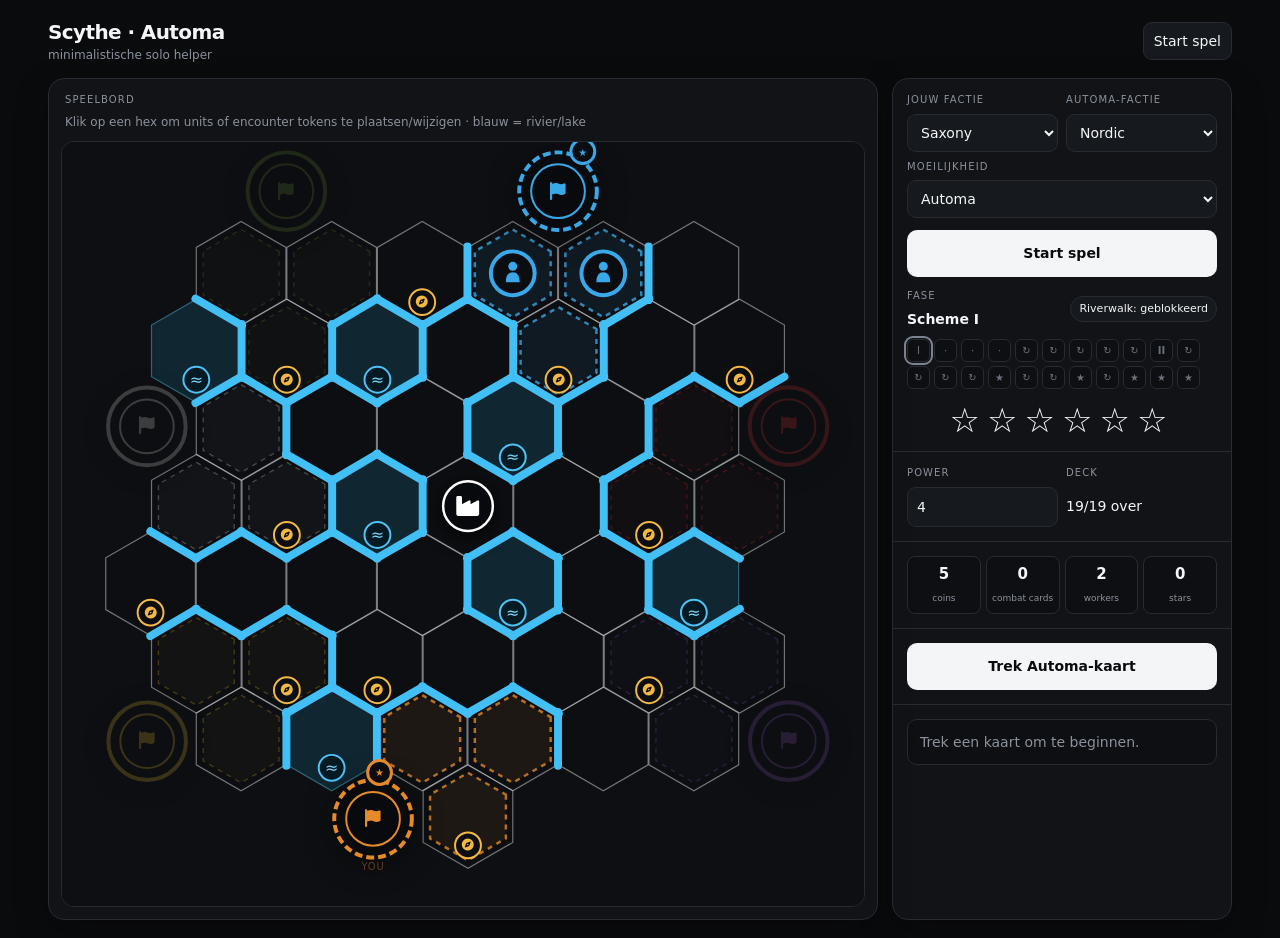
==== commit 8df1cb84: "Add files via upload" ====
--- a/index.html
+++ b/index.html
@@ -75,6 +75,25 @@
   .hex-menu{left:4px!important;right:4px!important;bottom:4px!important}
 }
 
+
+#jsError{position:fixed;left:8px;right:8px;bottom:8px;z-index:9999;display:none;
+background:#3b1117;color:#ffd8dd;border:1px solid #8d3340;border-radius:10px;
+padding:10px 12px;font:12px/1.4 -apple-system,BlinkMacSystemFont,sans-serif}
+
+
+/* Last movement + stacked-piece UI */
+.last-move-ring{pointer-events:none;fill:none;stroke-width:5;opacity:.9;filter:drop-shadow(0 0 7px currentColor)}
+.last-move-origin circle{fill:#0b0d10;stroke-width:3}
+.last-move-origin text{font-size:10px;font-weight:700;text-anchor:middle;dominant-baseline:middle;fill:#fff;pointer-events:none}
+.board-count{position:absolute;right:-5px;top:-6px;min-width:20px;height:20px;padding:0 5px;border-radius:999px;background:var(--piece-color);color:#000;border:0;box-shadow:0 1px 3px #0008;display:grid;place-items:center;font-size:10px;font-weight:800;line-height:1}
+.stack-control{display:grid;grid-template-columns:1fr auto;align-items:center;gap:8px;width:100%}.stack-quick-add{display:flex;align-items:center;gap:9px;min-width:0;cursor:pointer;touch-action:manipulation;border-radius:8px;padding:2px}.stack-quick-add:active{background:rgba(255,255,255,.07)}
+.stack-buttons{display:flex;align-items:center;gap:4px}
+.stack-buttons button{width:46px;height:46px;border-radius:12px;border:1px solid var(--line);background:#0d0f12;color:#fff;font-size:30px;font-weight:300;line-height:1;cursor:pointer;touch-action:manipulation;display:grid;place-items:center;padding:0}
+.stack-buttons .count{min-width:28px;text-align:center;font-size:14px;color:var(--muted)}
+.factory-alert{position:fixed;inset:0;z-index:120;display:grid;place-items:center;padding:18px;background:rgba(3,5,8,.7);backdrop-filter:blur(6px)}
+.factory-alert-card{width:min(390px,100%);background:#111317;border:1px solid #343a44;border-radius:16px;padding:20px;text-align:center;box-shadow:0 24px 80px #000c}
+.factory-alert-card i{font-size:30px;color:#fff;margin-bottom:10px}.factory-alert-card h3{margin:0 0 6px;font-size:18px}.factory-alert-card p{margin:0 0 15px;color:var(--muted);font-size:12px}.factory-alert-card button{width:100%;padding:10px;border:0;border-radius:9px;background:#f3f5f7;color:#0a0b0d;font-weight:800}
+
 </style>
 </head>
 <body>
@@ -110,54 +129,109 @@
     </aside>
   </div>
 </div>
+
+<div id="factoryAlert" class="factory-alert hidden" role="dialog" aria-modal="true">
+  <div class="factory-alert-card">
+    <i class="fa-solid fa-industry"></i>
+    <h3>Factory veroverd</h3>
+    <p>Automa bereikt de Factory met zijn character en krijgt 1 Factory-kaart.</p>
+    <button onclick="closeFactoryAlert()">Doorgaan</button>
+  </div>
+</div>
 <div id="combatOverlay" class="combat-overlay hidden" role="dialog" aria-modal="true" aria-labelledby="combatTitle">
   <div class="combat-dialog">
     <div class="combat-dialog-head"><div><div class="label">Combat</div><h2 id="combatTitle">Gevecht resolven</h2></div><button class="hex-menu-close" onclick="closeCombatOverlay()" aria-label="Sluiten">×</button></div>
     <div id="combatOverlayBody" class="combat-dialog-body"></div>
   </div>
 </div>
+<div id="jsError"></div>
 <script>
+window.onerror=function(message,source,line,column,error){
+  var box=document.getElementById('jsError');
+  if(box){
+    box.style.display='block';
+    box.textContent='JavaScript-fout: '+String(message)+' · regel '+String(line||'?');
+  }
+  return false;
+};
+var __read = (this && this.__read) || function (o, n) {
+    var m = typeof Symbol === "function" && o[Symbol.iterator];
+    if (!m) return o;
+    var i = m.call(o), r, ar = [], e;
+    try {
+        while ((n === void 0 || n-- > 0) && !(r = i.next()).done) ar.push(r.value);
+    }
+    catch (error) { e = { error: error }; }
+    finally {
+        try {
+            if (r && !r.done && (m = i["return"])) m.call(i);
+        }
+        finally { if (e) throw e.error; }
+    }
+    return ar;
+};
+var __spreadArray = (this && this.__spreadArray) || function (to, from, pack) {
+    if (pack || arguments.length === 2) for (var i = 0, l = from.length, ar; i < l; i++) {
+        if (ar || !(i in from)) {
+            if (!ar) ar = Array.prototype.slice.call(from, 0, i);
+            ar[i] = from[i];
+        }
+    }
+    return to.concat(ar || Array.prototype.slice.call(from));
+};
+var __values = (this && this.__values) || function(o) {
+    var s = typeof Symbol === "function" && Symbol.iterator, m = s && o[s], i = 0;
+    if (m) return m.call(o);
+    if (o && typeof o.length === "number") return {
+        next: function () {
+            if (o && i >= o.length) o = void 0;
+            return { value: o && o[i++], done: !o };
+        }
+    };
+    throw new TypeError(s ? "Object is not iterable." : "Symbol.iterator is not defined.");
+};
+var e_1, _c, e_2, _d, e_3, _e, e_4, _f, e_5, _g, e_6, _h, e_7, _j, e_8, _k, e_9, _l;
 // Compatibility helpers for older iOS Safari/WebKit.
 if (!Array.prototype.flatMap) {
-  Array.prototype.flatMap = function (callback, thisArg) {
-    return Array.prototype.concat.apply([], this.map(callback, thisArg));
-  };
+    Array.prototype.flatMap = function (callback, thisArg) {
+        return Array.prototype.concat.apply([], this.map(callback, thisArg));
+    };
 }
 if (!Array.prototype.includes) {
-  Array.prototype.includes = function (value, fromIndex) {
-    return this.indexOf(value, fromIndex || 0) !== -1;
-  };
+    Array.prototype.includes = function (value, fromIndex) {
+        return this.indexOf(value, fromIndex || 0) !== -1;
+    };
 }
 if (!Object.fromEntries) {
-  Object.fromEntries = function (entries) {
-    return Array.from(entries).reduce(function (obj, pair) {
-      obj[pair[0]] = pair[1];
-      return obj;
-    }, {});
-  };
+    Object.fromEntries = function (entries) {
+        return Array.from(entries).reduce(function (obj, pair) {
+            obj[pair[0]] = pair[1];
+            return obj;
+        }, {});
+    };
 }
 if (!Object.entries) {
-  Object.entries = function (obj) {
-    return Object.keys(obj).map(function (key) { return [key, obj[key]]; });
-  };
+    Object.entries = function (obj) {
+        return Object.keys(obj).map(function (key) { return [key, obj[key]]; });
+    };
 }
 if (!Object.values) {
-  Object.values = function (obj) {
-    return Object.keys(obj).map(function (key) { return obj[key]; });
-  };
+    Object.values = function (obj) {
+        return Object.keys(obj).map(function (key) { return obj[key]; });
+    };
 }
 if (window.NodeList && !NodeList.prototype.forEach) {
-  NodeList.prototype.forEach = Array.prototype.forEach;
+    NodeList.prototype.forEach = Array.prototype.forEach;
 }
 var _a, _b;
-const $ = s => document.querySelector(s), svg = $('#board');
-const profiles = {
+var $ = function (s) { return document.querySelector(s); }, svg = $('#board');
+var profiles = {
     easy: { t: 'easy', name: 'Autometta', rivers: 5, phase: 11, grid: [0, 0, 0, 0, 0, 1, 1, 1, 1, 1, 2, 1, 1, 1, 1, 2, 1, 1, 2, 1, 2, 1, 2, 2] },
     normal: { t: 'normal', name: 'Automa', rivers: 4, phase: 10, grid: [0, 0, 0, 0, 1, 1, 1, 1, 1, 2, 1, 1, 1, 1, 2, 1, 1, 2, 1, 2, 2, 2] },
     hard: { t: 'hard', name: 'Automaszyna', rivers: 3, phase: 10, grid: [0, 0, 0, 1, 1, 1, 1, 1, 1, 2, 1, 1, 2, 1, 2, 1, 2, 2, 2] },
     'very hard': { t: 'very hard', name: 'Ultimaszyna', rivers: 0, phase: 9, grid: [1, 1, 1, 1, 1, 1, 1, 1, 2, 1, 1, 2, 1, 2, 1, 2, 2, 2] }
 };
-const cards = [
+var cards = [
     { id: 0, skip: false, star: true, combat: { spend: [6, 7, 7], cards: 1, resources: 1 }, actions: [{ move: [{ t: 'worker', faction: 'blue' }, { t: 'facobj' }, { t: 'character' }], gets: [{ t: 'power', q: 1 }, { t: 'worker', q: 1 }], enlist: ['power'] }, { move: [{ t: 'worker' }], gets: [{ t: 'power', q: 4 }], enlist: ['power'] }] },
     { id: 1, skip: false, star: true, combat: { spend: [5, 6, 7], cards: 2, resources: 2 }, actions: [{ move: [{ faction: 'white', t: 'facobj' }, { t: 'worker' }], gets: [{ faction: 'yellow', t: 'gold', q: 1 }, { t: 'gold', q: 1 }], enlist: [] }, { move: [{ faction: 'white', t: 'facobj' }, { t: 'worker' }], gets: [{ faction: 'yellow', t: 'gold', q: 1 }, { t: 'powercard', q: 1 }, { t: 'charormech', q: 1 }], enlist: ['gold'] }] },
     { id: 2, skip: false, star: true, combat: { spend: [3, 7, 7], cards: 0, resources: 0 }, actions: [{ move: [{ t: 'worker' }], gets: [{ t: 'power', q: 3 }], enlist: [] }, { move: [{ t: 'worker' }], gets: [{ t: 'power', q: 2 }, { t: 'worker', q: 1 }], enlist: ['popularity'] }] },
@@ -178,9 +252,9 @@
     { id: 17, skip: false, star: true, combat: { spend: [1, 1, 7], cards: 0, resources: 1 }, actions: [{ move: [{ t: 'facobj' }, { t: 'character' }], gets: [{ faction: 'green', t: 'worker', q: 1 }, { t: 'worker', q: 1 }, { t: 'gold', q: 1 }], enlist: [] }, { move: [{ t: 'facobj' }, { t: 'character' }], gets: [{ faction: 'green', t: 'charormech', q: 1 }, { t: 'worker', q: 1 }, { t: 'gold', q: 2 }], enlist: [] }] },
     { id: 18, skip: false, star: true, combat: { spend: [7, 7, 7], cards: 1, resources: 1 }, actions: [{ move: [{ t: 'attack', o: 'worker' }, { t: 'worker' }], gets: [{ t: 'worker', q: 1 }], enlist: [] }, { move: [{ faction: 'green', t: 'facobj' }, { t: 'attack', o: 'worker' }, { t: 'worker' }], gets: [{ t: 'power', q: 3 }, { t: 'gold', q: 1 }], enlist: ['powercard'] }] }
 ];
-let tool = 'select', selected = null, pending = null, uid = 1;
-let game = { profile: profiles.normal, tracker: 0, phase: 0, deck: [], discards: [], stars: 0, combatStars: 0, powerStar: false, coins: 0, combatCards: 0, factoryCard: false, lastCard: null, gameOver: false, combatVisible: false, combatTerritory: null, combatCardMode: false, activeCombat: null };
-const boardRows = [
+var tool = 'select', selected = null, pending = null, uid = 1;
+var game = { profile: profiles.normal, tracker: 0, phase: 0, deck: [], discards: [], stars: 0, combatStars: 0, powerStar: false, coins: 0, combatCards: 0, factoryCard: false, lastCard: null, gameOver: false, combatVisible: false, combatTerritory: null, combatCardMode: false, activeCombat: null, lastMovement: null };
+var boardRows = [
     [162, 253, 344, 435, 526, 617],
     [117, 208, 299, 390, 481, 572, 663],
     [162, 253, 344, 435, 526, 617],
@@ -190,15 +264,15 @@
     [162, 253, 344, 435, 526, 617],
     [390]
 ];
-const rowYs = [109, 187, 265, 343, 421, 499, 577, 655];
-const territories = [];
-let tid = 0;
-boardRows.forEach((xs, row) => xs.forEach((x, col) => territories.push({ id: tid++, row, col, x, y: rowYs[row], factory: row === 3 && col === 3, home: false })));
-const cellId = (row, col) => { var _a; return (_a = territories.find(t => !t.home && t.row === row && t.col === col)) === null || _a === void 0 ? void 0 : _a.id; };
+var rowYs = [109, 187, 265, 343, 421, 499, 577, 655];
+var territories = [];
+var tid = 0;
+boardRows.forEach(function (xs, row) { return xs.forEach(function (x, col) { return territories.push({ id: tid++, row: row, col: col, x: x, y: rowYs[row], factory: row === 3 && col === 3, home: false }); }); });
+var cellId = function (row, col) { var _a; return (_a = territories.find(function (t) { return !t.home && t.row === row && t.col === col; })) === null || _a === void 0 ? void 0 : _a.id; };
 // Home-base markers are visually aligned to the printed faction medallions on the
 // board. Keep these coordinates separate from adjacent/start hex data:
 // changing a marker position must never change movement or setup rules.
-const factionData = {
+var factionData = {
     // The visual marker position is calculated from the two starting hexes below.
     // No faction has a hand-tuned top/left coordinate anymore.
     green: { name: 'Albion', color: '#6f8d35', adjacent: [[0, 0], [0, 1]] },
@@ -211,11 +285,11 @@
 };
 function factionColorForOwner(owner) {
     var _a;
-    const selectId = owner === 'human' ? '#humanFaction' : '#automaFaction';
+    var selectId = owner === 'human' ? '#humanFaction' : '#automaFaction';
     return ((_a = factionData[$(selectId).value]) === null || _a === void 0 ? void 0 : _a.color) || '#ffffff';
 }
 function syncFactionColors() {
-    const root = document.documentElement;
+    var root = document.documentElement;
     root.style.setProperty('--human', factionColorForOwner('human'));
     root.style.setProperty('--automa', factionColorForOwner('automa'));
 }
@@ -224,125 +298,226 @@
 // two common neighbouring hex slots: one is inside the board and one is the
 // missing slot outside the board. The outside slot is therefore the correct home
 // direction for every faction, independent of where the faction sits on the map.
-const HOME_RADIUS = 39, HOME_GAP = 10;
-const baseBoardTerritories = territories.slice();
-const boardCenter = {
-    x: baseBoardTerritories.reduce((n, t) => n + t.x, 0) / baseBoardTerritories.length,
-    y: baseBoardTerritories.reduce((n, t) => n + t.y, 0) / baseBoardTerritories.length
+var HOME_RADIUS = 39, HOME_GAP = 10;
+var baseBoardTerritories = territories.slice();
+var boardCenter = {
+    x: baseBoardTerritories.reduce(function (n, t) { return n + t.x; }, 0) / baseBoardTerritories.length,
+    y: baseBoardTerritories.reduce(function (n, t) { return n + t.y; }, 0) / baseBoardTerritories.length
 };
-const HEX_NEIGHBOUR_OFFSETS = [
+var HEX_NEIGHBOUR_OFFSETS = [
     [91, 0], [-91, 0], [45.5, 78], [-45.5, 78], [45.5, -78], [-45.5, -78]
 ];
-function hexVertices(t, r = 52) { return Array.from({ length: 6 }, (_, i) => { const a = (-30 + i * 60) * Math.PI / 180; return { x: t.x + r * Math.cos(a), y: t.y + r * Math.sin(a) }; }); }
+function hexVertices(t, r) {
+    if (r === void 0) { r = 52; }
+    return Array.from({ length: 6 }, function (_, i) { var a = (-30 + i * 60) * Math.PI / 180; return { x: t.x + r * Math.cos(a), y: t.y + r * Math.sin(a) }; });
+}
 function pointSegmentDistance(p, a, b) {
-    const vx = b.x - a.x, vy = b.y - a.y, wx = p.x - a.x, wy = p.y - a.y;
-    const vv = vx * vx + vy * vy;
-    const u = vv ? Math.max(0, Math.min(1, (wx * vx + wy * vy) / vv)) : 0;
+    var vx = b.x - a.x, vy = b.y - a.y, wx = p.x - a.x, wy = p.y - a.y;
+    var vv = vx * vx + vy * vy;
+    var u = vv ? Math.max(0, Math.min(1, (wx * vx + wy * vy) / vv)) : 0;
     return Math.hypot(p.x - (a.x + u * vx), p.y - (a.y + u * vy));
 }
-function samePoint(a, b, tolerance = 2) { return Math.hypot(a.x - b.x, a.y - b.y) <= tolerance; }
-function neighbourSlots(t) { return HEX_NEIGHBOUR_OFFSETS.map(([dx, dy]) => ({ x: t.x + dx, y: t.y + dy })); }
-function occupiedSlot(p) { return baseBoardTerritories.some(t => samePoint(p, t, 2.5)); }
+function samePoint(a, b, tolerance) {
+    if (tolerance === void 0) { tolerance = 2; }
+    return Math.hypot(a.x - b.x, a.y - b.y) <= tolerance;
+}
+function neighbourSlots(t) { return HEX_NEIGHBOUR_OFFSETS.map(function (_c) {
+    var _d = __read(_c, 2), dx = _d[0], dy = _d[1];
+    return ({ x: t.x + dx, y: t.y + dy });
+}); }
+function occupiedSlot(p) { return baseBoardTerritories.some(function (t) { return samePoint(p, t, 2.5); }); }
 function calculateHomePosition(f) {
-    const ids = f.adjacent.map(([r, c]) => cellId(r, c)).filter(x => x != null);
-    const a = territories[ids[0]], b = territories[ids[1]];
-    const common = neighbourSlots(a).filter(pa => neighbourSlots(b).some(pb => samePoint(pa, pb, 2.5)));
-    const outside = common.filter(p => !occupiedSlot(p));
-    let slot = (outside.length ? outside : common).sort((p, q) => Math.hypot(q.x - boardCenter.x, q.y - boardCenter.y) - Math.hypot(p.x - boardCenter.x, p.y - boardCenter.y))[0];
+    var ids = f.adjacent.map(function (_c) {
+        var _d = __read(_c, 2), r = _d[0], c = _d[1];
+        return cellId(r, c);
+    }).filter(function (x) { return x != null; });
+    var a = territories[ids[0]], b = territories[ids[1]];
+    var common = neighbourSlots(a).filter(function (pa) { return neighbourSlots(b).some(function (pb) { return samePoint(pa, pb, 2.5); }); });
+    var outside = common.filter(function (p) { return !occupiedSlot(p); });
+    var slot = (outside.length ? outside : common).sort(function (p, q) { return Math.hypot(q.x - boardCenter.x, q.y - boardCenter.y) - Math.hypot(p.x - boardCenter.x, p.y - boardCenter.y); })[0];
     if (!slot) {
         // Defensive fallback only; normal faction data always resolves to a missing common slot.
-        const mid = { x: (a.x + b.x) / 2, y: (a.y + b.y) / 2 };
-        let dx = mid.x - boardCenter.x, dy = mid.y - boardCenter.y;
-        const len = Math.hypot(dx, dy) || 1;
-        slot = { x: mid.x + dx / len * 91, y: mid.y + dy / len * 91 };
+        var mid_1 = { x: (a.x + b.x) / 2, y: (a.y + b.y) / 2 };
+        var dx_1 = mid_1.x - boardCenter.x, dy_1 = mid_1.y - boardCenter.y;
+        var len_1 = Math.hypot(dx_1, dy_1) || 1;
+        slot = { x: mid_1.x + dx_1 / len_1 * 91, y: mid_1.y + dy_1 / len_1 * 91 };
     }
     // A normal missing hex centre leaves ~6.5px between the 39px circle and the
     // neighbouring hex edges. Push only along the local outward normal until the
     // requested HOME_GAP is reached. Both touching edges remain equally spaced.
-    const mid = { x: (a.x + b.x) / 2, y: (a.y + b.y) / 2 };
-    let dx = slot.x - mid.x, dy = slot.y - mid.y;
-    const len = Math.hypot(dx, dy) || 1;
+    var mid = { x: (a.x + b.x) / 2, y: (a.y + b.y) / 2 };
+    var dx = slot.x - mid.x, dy = slot.y - mid.y;
+    var len = Math.hypot(dx, dy) || 1;
     dx /= len;
     dy /= len;
-    const edges = [a, b].flatMap(t => { const v = hexVertices(t); return v.map((p, i) => [p, v[(i + 1) % 6]]); });
-    const clearance = p => Math.min(...edges.map(([e1, e2]) => pointSegmentDistance(p, e1, e2))) - HOME_RADIUS;
-    let shift = 0;
+    var edges = [a, b].flatMap(function (t) { var v = hexVertices(t); return v.map(function (p, i) { return [p, v[(i + 1) % 6]]; }); });
+    var clearance = function (p) { return Math.min.apply(Math, __spreadArray([], __read(edges.map(function (_c) {
+        var _d = __read(_c, 2), e1 = _d[0], e2 = _d[1];
+        return pointSegmentDistance(p, e1, e2);
+    })), false)) - HOME_RADIUS; };
+    var shift = 0;
     while (clearance({ x: slot.x + dx * shift, y: slot.y + dy * shift }) < HOME_GAP && shift < 30)
         shift += 0.25;
     return { x: slot.x + dx * shift, y: slot.y + dy * shift };
 }
-for (const [key, f] of Object.entries(factionData)) {
-    f.adjacentIds = f.adjacent.map(([r, c]) => cellId(r, c)).filter(x => x != null);
-    f.home = calculateHomePosition(f);
-    const id = territories.length;
-    f.homeId = id;
-    territories.push({ id, x: f.home.x, y: f.home.y, home: true, faction: key, factory: false, row: 99, col: 99 });
-}
-const graph = Object.fromEntries(territories.map(t => [t.id, []]));
-const boardTerritories = territories.filter(t => !t.home);
+try {
+    for (var _m = __values(Object.entries(factionData)), _o = _m.next(); !_o.done; _o = _m.next()) {
+        var _p = __read(_o.value, 2), key = _p[0], f = _p[1];
+        f.adjacentIds = f.adjacent.map(function (_c) {
+            var _d = __read(_c, 2), r = _d[0], c = _d[1];
+            return cellId(r, c);
+        }).filter(function (x) { return x != null; });
+        f.home = calculateHomePosition(f);
+        var id = territories.length;
+        f.homeId = id;
+        territories.push({ id: id, x: f.home.x, y: f.home.y, home: true, faction: key, factory: false, row: 99, col: 99 });
+    }
+}
+catch (e_1_1) { e_1 = { error: e_1_1 }; }
+finally {
+    try {
+        if (_o && !_o.done && (_c = _m.return)) _c.call(_m);
+    }
+    finally { if (e_1) throw e_1.error; }
+}
+var graph = Object.fromEntries(territories.map(function (t) { return [t.id, []]; }));
+var boardTerritories = territories.filter(function (t) { return !t.home; });
 // Water topology traced from the supplied Board Game Arena reference.
 // Lake territories are impassable until Riverwalk; riverEdges are boundaries that cannot be crossed before Riverwalk.
-const lakeIds = new Set([6, 8, 16, 21, 30, 32, 41]);
-const riverEdges = [
+var lakeIds = new Set([6, 8, 16, 21, 30, 32, 41]);
+var riverEdges = [
     [2, 9], [3, 4], [3, 9], [4, 5], [4, 11], [7, 13], [9, 10], [10, 11], [12, 18], [13, 14], [14, 20], [17, 18],
     [19, 26], [19, 27], [20, 27], [20, 28], [23, 24], [24, 31], [26, 33], [34, 35], [35, 42], [36, 42], [36, 43], [43, 44]
 ];
-const riverKey = (a, b) => a < b ? `${a}:${b}` : `${b}:${a}`;
-let riverSet = new Set(riverEdges.map(([a, b]) => riverKey(a, b)));
-const hasRiverBetween = (a, b) => riverSet.has(riverKey(a, b));
-const riversUnlocked = () => game.tracker - 1 >= game.profile.rivers;
-for (let i = 0; i < boardTerritories.length; i++)
-    for (let j = i + 1; j < boardTerritories.length; j++) {
-        const a = boardTerritories[i], b = boardTerritories[j], d = Math.hypot(a.x - b.x, a.y - b.y);
+var riverKey = function (a, b) { return a < b ? "".concat(a, ":").concat(b) : "".concat(b, ":").concat(a); };
+var riverSet = new Set(riverEdges.map(function (_c) {
+    var _d = __read(_c, 2), a = _d[0], b = _d[1];
+    return riverKey(a, b);
+}));
+var hasRiverBetween = function (a, b) { return riverSet.has(riverKey(a, b)); };
+var riversUnlocked = function () { return game.tracker >= game.profile.rivers; };
+for (var i = 0; i < boardTerritories.length; i++)
+    for (var j = i + 1; j < boardTerritories.length; j++) {
+        var a = boardTerritories[i], b = boardTerritories[j], d = Math.hypot(a.x - b.x, a.y - b.y);
         if (d > 84 && d < 98) {
             graph[a.id].push(b.id);
             graph[b.id].push(a.id);
         }
     }
-for (const f of Object.values(factionData))
-    for (const id of f.adjacentIds) {
-        graph[f.homeId].push(id);
-        graph[id].push(f.homeId);
-    }
-// Every faction starts on a fixed three-territory peninsula. The two territories
-// touching the home base share exactly one common board neighbour; together those
-// three hexes are the faction's complete pre-Riverwalk movement area.
-for (const f of Object.values(factionData)) {
-    const [a, b] = f.adjacentIds;
-    const common = (graph[a] || []).find(id => { var _a; return id !== f.homeId && !((_a = territories[id]) === null || _a === void 0 ? void 0 : _a.home) && (graph[b] || []).includes(id); });
-    f.peninsulaIds = [...f.adjacentIds, ...(common == null ? [] : [common])];
+try {
+    for (var _q = __values(Object.values(factionData)), _r = _q.next(); !_r.done; _r = _q.next()) {
+        var f = _r.value;
+        try {
+            for (var _s = (e_3 = void 0, __values(f.adjacentIds)), _t = _s.next(); !_t.done; _t = _s.next()) {
+                var id = _t.value;
+                graph[f.homeId].push(id);
+                graph[id].push(f.homeId);
+            }
+        }
+        catch (e_3_1) { e_3 = { error: e_3_1 }; }
+        finally {
+            try {
+                if (_t && !_t.done && (_e = _s.return)) _e.call(_s);
+            }
+            finally { if (e_3) throw e_3.error; }
+        }
+    }
+}
+catch (e_2_1) { e_2 = { error: e_2_1 }; }
+finally {
+    try {
+        if (_r && !_r.done && (_d = _q.return)) _d.call(_q);
+    }
+    finally { if (e_2) throw e_2.error; }
+}
+var _loop_1 = function (f) {
+    var _3 = __read(f.adjacentIds, 2), a = _3[0], b = _3[1];
+    var common = (graph[a] || []).find(function (id) { var _a; return id !== f.homeId && !((_a = territories[id]) === null || _a === void 0 ? void 0 : _a.home) && (graph[b] || []).includes(id); });
+    f.peninsulaIds = __spreadArray(__spreadArray([], __read(f.adjacentIds), false), __read((common == null ? [] : [common])), false);
+};
+try {
+    // Every faction starts on a fixed three-territory peninsula. The two territories
+    // touching the home base share exactly one common board neighbour; together those
+    // three hexes are the faction's complete pre-Riverwalk movement area.
+    for (var _u = __values(Object.values(factionData)), _v = _u.next(); !_v.done; _v = _u.next()) {
+        var f = _v.value;
+        _loop_1(f);
+    }
+}
+catch (e_4_1) { e_4 = { error: e_4_1 }; }
+finally {
+    try {
+        if (_v && !_v.done && (_f = _u.return)) _f.call(_u);
+    }
+    finally { if (e_4) throw e_4.error; }
 }
 // A starting peninsula is isolated from the rest of the map by water. Add every
 // board edge leaving one of these three-hex regions as a river boundary. This also
 // makes the visible water overlay agree with the movement model.
-const riverKeys = new Set(riverEdges.map(([a, b]) => riverKey(a, b)));
-for (const [factionKey, f] of Object.entries(factionData)) {
-    if (factionKey === 'purple')
-        continue; // Togawa is not enclosed by a river ring on the supplied board.
-    const peninsula = new Set(f.peninsulaIds);
-    for (const a of peninsula) {
-        for (const b of graph[a] || []) {
-            if (((_a = territories[b]) === null || _a === void 0 ? void 0 : _a.home) || peninsula.has(b))
-                continue;
-            const key = riverKey(a, b);
-            if (!riverKeys.has(key)) {
-                riverKeys.add(key);
-                riverEdges.push([a, b]);
-            }
-        }
-    }
+var riverKeys = new Set(riverEdges.map(function (_c) {
+    var _d = __read(_c, 2), a = _d[0], b = _d[1];
+    return riverKey(a, b);
+}));
+try {
+    for (var _w = __values(Object.entries(factionData)), _x = _w.next(); !_x.done; _x = _w.next()) {
+        var _y = __read(_x.value, 2), factionKey = _y[0], f = _y[1];
+        if (factionKey === 'purple')
+            continue; // Togawa is not enclosed by a river ring on the supplied board.
+        var peninsula = new Set(f.peninsulaIds);
+        try {
+            for (var peninsula_1 = (e_6 = void 0, __values(peninsula)), peninsula_1_1 = peninsula_1.next(); !peninsula_1_1.done; peninsula_1_1 = peninsula_1.next()) {
+                var a = peninsula_1_1.value;
+                try {
+                    for (var _z = (e_7 = void 0, __values(graph[a] || [])), _0 = _z.next(); !_0.done; _0 = _z.next()) {
+                        var b = _0.value;
+                        if (((_a = territories[b]) === null || _a === void 0 ? void 0 : _a.home) || peninsula.has(b))
+                            continue;
+                        var key = riverKey(a, b);
+                        if (!riverKeys.has(key)) {
+                            riverKeys.add(key);
+                            riverEdges.push([a, b]);
+                        }
+                    }
+                }
+                catch (e_7_1) { e_7 = { error: e_7_1 }; }
+                finally {
+                    try {
+                        if (_0 && !_0.done && (_j = _z.return)) _j.call(_z);
+                    }
+                    finally { if (e_7) throw e_7.error; }
+                }
+            }
+        }
+        catch (e_6_1) { e_6 = { error: e_6_1 }; }
+        finally {
+            try {
+                if (peninsula_1_1 && !peninsula_1_1.done && (_h = peninsula_1.return)) _h.call(peninsula_1);
+            }
+            finally { if (e_6) throw e_6.error; }
+        }
+    }
+}
+catch (e_5_1) { e_5 = { error: e_5_1 }; }
+finally {
+    try {
+        if (_x && !_x.done && (_g = _w.return)) _g.call(_w);
+    }
+    finally { if (e_5) throw e_5.error; }
 }
 // Manual water-edge corrections traced against the supplied BGA board reference.
 // Hex numbers below are 1-based, matching the labels shown in the UI.
-const removeRiver = (hexA, hexB) => {
-    const key = riverKey(hexA - 1, hexB - 1);
-    for (let i = riverEdges.length - 1; i >= 0; i--)
+var removeRiver = function (hexA, hexB) {
+    var key = riverKey(hexA - 1, hexB - 1);
+    for (var i = riverEdges.length - 1; i >= 0; i--)
         if (riverKey(riverEdges[i][0], riverEdges[i][1]) === key)
             riverEdges.splice(i, 1);
 };
-const addRiver = (hexA, hexB) => {
-    const a = hexA - 1, b = hexB - 1, key = riverKey(a, b);
-    if (!riverEdges.some(([x, y]) => riverKey(x, y) === key))
+var addRiver = function (hexA, hexB) {
+    var a = hexA - 1, b = hexB - 1, key = riverKey(a, b);
+    if (!riverEdges.some(function (_c) {
+        var _d = __read(_c, 2), x = _d[0], y = _d[1];
+        return riverKey(x, y) === key;
+    }))
         riverEdges.push([a, b]);
 };
 // Hex 3: move the left-hand river from the straight-left edge to the lower-left edge.
@@ -367,48 +542,94 @@
 removeRiver(39, 38);
 addRiver(32, 33);
 removeRiver(46, 45); // Hex 46: no water on the left edge.
-// Every lake is bordered by water on each side that touches a normal land territory.
-// This is both a visual rule and part of the pre-Riverwalk movement topology.
-for (const lakeId of lakeIds) {
-    for (const neighbourId of graph[lakeId] || []) {
-        if (((_b = territories[neighbourId]) === null || _b === void 0 ? void 0 : _b.home) || lakeIds.has(neighbourId))
-            continue;
-        const key = riverKey(lakeId, neighbourId);
-        if (!riverEdges.some(([a, b]) => riverKey(a, b) === key))
-            riverEdges.push([lakeId, neighbourId]);
-    }
+try {
+    // Every lake is bordered by water on each side that touches a normal land territory.
+    // This is both a visual rule and part of the pre-Riverwalk movement topology.
+    for (var lakeIds_1 = __values(lakeIds), lakeIds_1_1 = lakeIds_1.next(); !lakeIds_1_1.done; lakeIds_1_1 = lakeIds_1.next()) {
+        var lakeId = lakeIds_1_1.value;
+        var _loop_2 = function (neighbourId) {
+            if (((_b = territories[neighbourId]) === null || _b === void 0 ? void 0 : _b.home) || lakeIds.has(neighbourId))
+                return "continue";
+            var key = riverKey(lakeId, neighbourId);
+            if (!riverEdges.some(function (_c) {
+                var _d = __read(_c, 2), a = _d[0], b = _d[1];
+                return riverKey(a, b) === key;
+            }))
+                riverEdges.push([lakeId, neighbourId]);
+        };
+        try {
+            for (var _1 = (e_9 = void 0, __values(graph[lakeId] || [])), _2 = _1.next(); !_2.done; _2 = _1.next()) {
+                var neighbourId = _2.value;
+                _loop_2(neighbourId);
+            }
+        }
+        catch (e_9_1) { e_9 = { error: e_9_1 }; }
+        finally {
+            try {
+                if (_2 && !_2.done && (_l = _1.return)) _l.call(_1);
+            }
+            finally { if (e_9) throw e_9.error; }
+        }
+    }
+}
+catch (e_8_1) { e_8 = { error: e_8_1 }; }
+finally {
+    try {
+        if (lakeIds_1_1 && !lakeIds_1_1.done && (_k = lakeIds_1.return)) _k.call(lakeIds_1);
+    }
+    finally { if (e_8) throw e_8.error; }
 }
 // Some river/coast edges sit on the outside of the playable hex field and therefore
 // have no neighbouring hex to pair with. Keep those as visual edge markers.
-const extraRiverSides = [
+var extraRiverSides = [
     { hex: 13, side: 'LR' }
     // Hex 45 right-bottom intentionally has no water marker.
 ];
-riverSet = new Set(riverEdges.map(([a, b]) => riverKey(a, b)));
-const factoryId = boardTerritories.find(t => t.factory).id;
-const DEFAULT_ENCOUNTER_IDS = [2, 7, 10, 12, 20, 24, 26, 34, 35, 38, 46];
-let units = [], markers = { encounter: new Set(DEFAULT_ENCOUNTER_IDS), resources: {} };
-const at = t => units.filter(u => u.territory === t), neigh = t => new Set([t, ...graph[t]]);
-const isCombatUnit = u => u && (u.type === 'mech' || u.type === 'character');
-function bfs(start) { const d = { [start]: 0 }, q = [start]; while (q.length) {
-    const x = q.shift();
-    for (const n of graph[x])
-        if (d[n] === undefined) {
-            d[n] = d[x] + 1;
-            q.push(n);
-        }
-} return d; }
-const fd = bfs(factoryId);
-const reading = (a, b) => territories[a].y - territories[b].y || territories[a].x - territories[b].x;
-const homeId = owner => factionData[$(owner === 'automa' ? '#automaFaction' : '#humanFaction').value].homeId;
-function homePeninsula(owner = 'automa') {
-    const f = factionData[$(owner === 'automa' ? '#automaFaction' : '#humanFaction').value];
+riverSet = new Set(riverEdges.map(function (_c) {
+    var _d = __read(_c, 2), a = _d[0], b = _d[1];
+    return riverKey(a, b);
+}));
+var factoryId = boardTerritories.find(function (t) { return t.factory; }).id;
+var DEFAULT_ENCOUNTER_IDS = [2, 7, 10, 12, 20, 24, 26, 34, 35, 38, 46];
+var units = [], markers = { encounter: new Set(DEFAULT_ENCOUNTER_IDS), resources: {} };
+var at = function (t) { return units.filter(function (u) { return u.territory === t; }); }, neigh = function (t) { return new Set(__spreadArray([t], __read(graph[t]), false)); };
+var isCombatUnit = function (u) { return u && (u.type === 'mech' || u.type === 'character'); };
+function bfs(start) {
+    var _c, e_10, _d;
+    var d = (_c = {}, _c[start] = 0, _c), q = [start];
+    while (q.length) {
+        var x = q.shift();
+        try {
+            for (var _e = (e_10 = void 0, __values(graph[x])), _f = _e.next(); !_f.done; _f = _e.next()) {
+                var n = _f.value;
+                if (d[n] === undefined) {
+                    d[n] = d[x] + 1;
+                    q.push(n);
+                }
+            }
+        }
+        catch (e_10_1) { e_10 = { error: e_10_1 }; }
+        finally {
+            try {
+                if (_f && !_f.done && (_d = _e.return)) _d.call(_e);
+            }
+            finally { if (e_10) throw e_10.error; }
+        }
+    }
+    return d;
+}
+var fd = bfs(factoryId);
+var reading = function (a, b) { return territories[a].y - territories[b].y || territories[a].x - territories[b].x; };
+var homeId = function (owner) { return factionData[$(owner === 'automa' ? '#automaFaction' : '#humanFaction').value].homeId; };
+function homePeninsula(owner) {
+    if (owner === void 0) { owner = 'automa'; }
+    var f = factionData[$(owner === 'automa' ? '#automaFaction' : '#humanFaction').value];
     return new Set(f.peninsulaIds);
 }
 function movementNeighbors(id) {
     if (riversUnlocked())
-        return (graph[id] || []).filter(n => { var _a; return !((_a = territories[n]) === null || _a === void 0 ? void 0 : _a.home); });
-    return (graph[id] || []).filter(n => {
+        return (graph[id] || []).filter(function (n) { var _a; return !((_a = territories[n]) === null || _a === void 0 ? void 0 : _a.home); });
+    return (graph[id] || []).filter(function (n) {
         var _a;
         return !((_a = territories[n]) === null || _a === void 0 ? void 0 : _a.home) &&
             !lakeIds.has(n) &&
@@ -428,36 +649,66 @@
 // its two adjacent starting territories. Before the water unlock, unit neighborhoods
 // follow only actual land edges; rivers and lakes block them. This lets Togawa expand
 // over its open land connection instead of being artificially trapped in three hexes.
-function automaArea(includeHomeBase = true) {
-    const s = new Set();
+function automaArea(includeHomeBase) {
+    var e_11, _c, e_12, _d;
+    if (includeHomeBase === void 0) { includeHomeBase = true; }
+    var s = new Set();
     if (includeHomeBase)
-        graph[homeId('automa')].forEach(n => { if (legalAutomaDestination(n))
-            s.add(n); });
-    for (const u of units.filter(x => x.owner === 'automa' && !territories[x.territory].home)) {
-        s.add(u.territory);
-        for (const n of movementNeighbors(u.territory))
+        graph[homeId('automa')].forEach(function (n) {
             if (legalAutomaDestination(n))
                 s.add(n);
+        });
+    try {
+        for (var _e = __values(units.filter(function (x) { return x.owner === 'automa' && !territories[x.territory].home; })), _f = _e.next(); !_f.done; _f = _e.next()) {
+            var u = _f.value;
+            s.add(u.territory);
+            try {
+                for (var _g = (e_12 = void 0, __values(movementNeighbors(u.territory))), _h = _g.next(); !_h.done; _h = _g.next()) {
+                    var n = _h.value;
+                    if (legalAutomaDestination(n))
+                        s.add(n);
+                }
+            }
+            catch (e_12_1) { e_12 = { error: e_12_1 }; }
+            finally {
+                try {
+                    if (_h && !_h.done && (_d = _g.return)) _d.call(_g);
+                }
+                finally { if (e_12) throw e_12.error; }
+            }
+        }
+    }
+    catch (e_11_1) { e_11 = { error: e_11_1 }; }
+    finally {
+        try {
+            if (_f && !_f.done && (_c = _e.return)) _c.call(_e);
+        }
+        finally { if (e_11) throw e_11.error; }
     }
     return s;
 }
 function enemyCombatTerritories() {
-    const onBoard = units.filter(u => u.owner === 'human' && isCombatUnit(u) && !territories[u.territory].home).map(u => u.territory);
+    var onBoard = units.filter(function (u) { return u.owner === 'human' && isCombatUnit(u) && !territories[u.territory].home; }).map(function (u) { return u.territory; });
     if (onBoard.length)
         return onBoard;
-    return units.filter(u => u.owner === 'human' && isCombatUnit(u)).map(u => u.territory);
-}
-function enemyCombatDistance(t) { const ts = enemyCombatTerritories(); if (!ts.length)
-    return 99; const d = bfs(t); return Math.min(...ts.map(x => { var _a; return (_a = d[x]) !== null && _a !== void 0 ? _a : 99; })); }
+    return units.filter(function (u) { return u.owner === 'human' && isCombatUnit(u); }).map(function (u) { return u.territory; });
+}
+function enemyCombatDistance(t) {
+    var ts = enemyCombatTerritories();
+    if (!ts.length)
+        return 99;
+    var d = bfs(t);
+    return Math.min.apply(Math, __spreadArray([], __read(ts.map(function (x) { var _a; return (_a = d[x]) !== null && _a !== void 0 ? _a : 99; })), false));
+}
 function closestUnit(type) {
-    const hd = bfs(homeId('automa'));
-    return units.filter(u => u.owner === 'automa' && (!type || u.type === type)).sort((a, b) => { var _a, _b; return ((_a = hd[a.territory]) !== null && _a !== void 0 ? _a : 99) - ((_b = hd[b.territory]) !== null && _b !== void 0 ? _b : 99) || reading(a.territory, b.territory) || a.id - b.id; })[0];
+    var hd = bfs(homeId('automa'));
+    return units.filter(function (u) { return u.owner === 'automa' && (!type || u.type === type); }).sort(function (a, b) { var _a, _b; return ((_a = hd[a.territory]) !== null && _a !== void 0 ? _a : 99) - ((_b = hd[b.territory]) !== null && _b !== void 0 ? _b : 99) || reading(a.territory, b.territory) || a.id - b.id; })[0];
 }
 function closestCombat() {
-    const hd = bfs(homeId('automa'));
-    return units.filter(u => u.owner === 'automa' && isCombatUnit(u)).sort((a, b) => {
+    var hd = bfs(homeId('automa'));
+    return units.filter(function (u) { return u.owner === 'automa' && isCombatUnit(u); }).sort(function (a, b) {
         var _a, _b;
-        const da = (_a = hd[a.territory]) !== null && _a !== void 0 ? _a : 99, db = (_b = hd[b.territory]) !== null && _b !== void 0 ? _b : 99;
+        var da = (_a = hd[a.territory]) !== null && _a !== void 0 ? _a : 99, db = (_b = hd[b.territory]) !== null && _b !== void 0 ? _b : 99;
         if (da !== db)
             return da - db;
         // Explicit Automa tiebreaker: character wins when character + mech are both on home base.
@@ -468,139 +719,153 @@
 }
 function canReachInOneStep(from, to) { return from === to || movementNeighbors(from).includes(to); }
 function neighborhoodCount(t, selected) {
-    return units.filter(u => u.owner === 'automa' && u.id !== selected.id && !territories[u.territory].home && canReachInOneStep(u.territory, t)).length;
+    return units.filter(function (u) { return u.owner === 'automa' && u.id !== selected.id && !territories[u.territory].home && canReachInOneStep(u.territory, t); }).length;
 }
 function isInEnemyCombatNeighborhood(t) {
-    return units.some(u => u.owner === 'human' && isCombatUnit(u) && !territories[u.territory].home && canReachInOneStep(u.territory, t));
+    return units.some(function (u) { return u.owner === 'human' && isCombatUnit(u) && !territories[u.territory].home && canReachInOneStep(u.territory, t); });
 }
 function workerMove() {
-    const unit = closestUnit('worker');
+    var unit = closestUnit('worker');
     if (!unit)
         return null;
-    let v = [...automaArea(true)].filter(t => legalAutomaDestination(t) &&
-        !at(t).some(u => u.owner === 'human') &&
-        !at(t).some(u => u.owner === 'automa' && u.type === 'worker' && u.id !== unit.id) &&
-        !isInEnemyCombatNeighborhood(t));
+    var v = __spreadArray([], __read(automaArea(true)), false).filter(function (t) { return legalAutomaDestination(t) &&
+        !at(t).some(function (u) { return u.owner === 'human'; }) &&
+        !isInEnemyCombatNeighborhood(t); });
     if (!v.length)
         return null;
-    v.sort((a, b) => neighborhoodCount(b, unit) - neighborhoodCount(a, unit) || fd[a] - fd[b] || reading(a, b));
-    return { unit, to: v[0], label: 'Move worker' };
+    v.sort(function (a, b) { return neighborhoodCount(b, unit) - neighborhoodCount(a, unit) || fd[a] - fd[b] || reading(a, b); });
+    return { unit: unit, to: v[0], label: 'Move worker' };
 }
 function nonAttack(type) {
-    const unit = closestUnit(type);
+    var unit = closestUnit(type);
     if (!unit)
         return null;
-    let v = [...automaArea(true)].filter(t => legalAutomaDestination(t) &&
-        !at(t).some(u => u.owner === 'human') &&
-        !at(t).some(u => u.owner === 'automa' && isCombatUnit(u) && u.id !== unit.id));
+    var v = __spreadArray([], __read(automaArea(true)), false).filter(function (t) { return legalAutomaDestination(t) &&
+        !at(t).some(function (u) { return u.owner === 'human'; }); });
     if (!v.length)
         return null;
-    v.sort((a, b) => enemyCombatDistance(a) - enemyCombatDistance(b) || fd[a] - fd[b] || reading(a, b));
-    return { unit, to: v[0], label: `Move ${type}` };
+    v.sort(function (a, b) { return enemyCombatDistance(a) - enemyCombatDistance(b) || fd[a] - fd[b] || reading(a, b); });
+    return { unit: unit, to: v[0], label: "Move ".concat(type) };
 }
 function encounterFactory() {
-    const unit = closestUnit('character');
+    var unit = closestUnit('character');
     if (!unit)
         return null;
     // Encounter/Factory only uses neighborhoods of Automa units, not the home-base neighborhood.
-    let v = [...automaArea(false)].filter(t => legalAutomaDestination(t) && (markers.encounter.has(t) || (territories[t].factory && !game.factoryCard)) && !at(t).some(u => u.owner === 'human') && !at(t).some(u => u.owner === 'automa' && u.type === 'mech'));
+    var v = __spreadArray([], __read(automaArea(false)), false).filter(function (t) { return legalAutomaDestination(t) && (markers.encounter.has(t) || (territories[t].factory && !game.factoryCard)) && !at(t).some(function (u) { return u.owner === 'human'; }) && !at(t).some(function (u) { return u.owner === 'automa' && u.type === 'mech'; }); });
     if (!v.length)
         return null;
-    v.sort((a, b) => fd[a] - fd[b] || reading(a, b));
-    return { unit, to: v[0], label: 'Factory / Encounter' };
-}
-function attackCombat(minPower = 0) {
+    v.sort(function (a, b) { return fd[a] - fd[b] || reading(a, b); });
+    return { unit: unit, to: v[0], label: 'Factory / Encounter' };
+}
+function attackCombat(minPower) {
+    if (minPower === void 0) { minPower = 0; }
     if (+(document.querySelector('#power').value) < minPower)
         return null;
-    const unit = closestCombat();
+    var unit = closestCombat();
     if (!unit)
         return null;
-    let v = [...automaArea(true)].filter(t => legalAutomaDestination(t) && at(t).some(u => u.owner === 'human' && isCombatUnit(u)));
+    var v = __spreadArray([], __read(automaArea(true)), false).filter(function (t) { return legalAutomaDestination(t) && at(t).some(function (u) { return u.owner === 'human' && isCombatUnit(u); }); });
     if (!v.length)
         return null;
-    v.sort((a, b) => at(a).filter(u => u.owner === 'human' && isCombatUnit(u)).length - at(b).filter(u => u.owner === 'human' && isCombatUnit(u)).length || fd[a] - fd[b] || reading(a, b));
-    return { unit, to: v[0], label: `Attack combat${minPower ? ` · ${minPower}+ power` : ''}`, attack: true };
+    v.sort(function (a, b) { return at(a).filter(function (u) { return u.owner === 'human' && isCombatUnit(u); }).length - at(b).filter(function (u) { return u.owner === 'human' && isCombatUnit(u); }).length || fd[a] - fd[b] || reading(a, b); });
+    return { unit: unit, to: v[0], label: "Attack combat".concat(minPower ? " \u00B7 ".concat(minPower, "+ power") : ''), attack: true };
 }
 function attackWorker() {
-    const unit = closestCombat();
+    var unit = closestCombat();
     if (!unit)
         return null;
-    let v = [...automaArea(true)].filter(t => legalAutomaDestination(t) && at(t).some(u => u.owner === 'human' && u.type === 'worker') && !at(t).some(u => u.owner === 'human' && isCombatUnit(u)));
+    var v = __spreadArray([], __read(automaArea(true)), false).filter(function (t) { return legalAutomaDestination(t) && at(t).some(function (u) { return u.owner === 'human' && u.type === 'worker'; }) && !at(t).some(function (u) { return u.owner === 'human' && isCombatUnit(u); }); });
     if (!v.length)
         return null;
-    v.sort((a, b) => (markers.resources[b] || 0) - (markers.resources[a] || 0) || fd[a] - fd[b] || reading(a, b));
-    return { unit, to: v[0], label: 'Attack worker', attackWorker: true, after: () => {
-            const retreated = units.filter(u => u.owner === 'human' && u.type === 'worker' && u.territory === v[0]);
-            retreated.forEach(u => u.territory = homeId('human'));
+    v.sort(function (a, b) { return (markers.resources[b] || 0) - (markers.resources[a] || 0) || fd[a] - fd[b] || reading(a, b); });
+    return { unit: unit, to: v[0], label: 'Attack worker', attackWorker: true, after: function () {
+            var retreated = units.filter(function (u) { return u.owner === 'human' && u.type === 'worker' && u.territory === v[0]; });
+            retreated.forEach(function (u) { return u.territory = homeId('human'); });
             markers.resources[v[0]] = 0;
         } };
 }
 function factionMatches(action) { return !action.faction || action.faction === $('#automaFaction').value; }
-function moveFor(action) { if (!factionMatches(action))
-    return null; if (action.t === 'worker')
-    return workerMove(); if (action.t === 'mech')
-    return nonAttack('mech'); if (action.t === 'character')
-    return nonAttack('character'); if (action.t === 'facobj')
-    return encounterFactory(); if (action.t === 'attack' && action.o === 'worker')
-    return attackWorker(); if (action.t === 'attack' && action.o === 'charormech')
-    return attackCombat(action.p || 0); return null; }
-function add(owner, type, territory, doRender = true) { units.push({ id: uid++, owner, type, territory }); if (doRender)
-    render(); }
-function combatUnitsAt(id, owner) { return at(id).filter(u => u.owner === owner && isCombatUnit(u)); }
+function moveFor(action) {
+    if (!factionMatches(action))
+        return null;
+    if (action.t === 'worker')
+        return workerMove();
+    if (action.t === 'mech')
+        return nonAttack('mech');
+    if (action.t === 'character')
+        return nonAttack('character');
+    if (action.t === 'facobj')
+        return encounterFactory();
+    if (action.t === 'attack' && action.o === 'worker')
+        return attackWorker();
+    if (action.t === 'attack' && action.o === 'charormech')
+        return attackCombat(action.p || 0);
+    return null;
+}
+function add(owner, type, territory, doRender) {
+    if (doRender === void 0) { doRender = true; }
+    units.push({ id: uid++, owner: owner, type: type, territory: territory });
+    if (doRender)
+        render();
+}
+function combatUnitsAt(id, owner) { return at(id).filter(function (u) { return u.owner === owner && isCombatUnit(u); }); }
 function hasCombatAt(id) { return combatUnitsAt(id, 'human').length > 0 && combatUnitsAt(id, 'automa').length > 0; }
-function setCombatState(id, card = null, source = 'board') {
+function setCombatState(id, card, source) {
+    if (card === void 0) { card = null; }
+    if (source === void 0) { source = 'board'; }
     if (id == null || !hasCombatAt(id))
         return false;
     game.combatVisible = true;
     game.combatTerritory = id;
     game.combatCardMode = !card;
-    game.activeCombat = { territory: id, card: card || null, source };
+    game.activeCombat = { territory: id, card: card || null, source: source };
     return true;
 }
 function openCombatOverlay() {
-    const c = game.activeCombat;
+    var c = game.activeCombat;
     if (!c)
         return;
     syncFactionColors();
-    const hName = factionData[$('#humanFaction').value].name, aName = factionData[$('#automaFaction').value].name;
-    const hCount = combatUnitsAt(c.territory, 'human').length, aCount = combatUnitsAt(c.territory, 'automa').length;
-    const card = c.card;
-    const p = +$('#power').value;
-    const spend = card ? Math.min(p, card.combat.spend[p <= 7 ? 0 : p <= 13 ? 1 : 2]) : null;
-    const cardsPlayed = card ? Math.min(game.combatCards, card.combat.cards) : null;
-    const cardSection = card ? `<div class="combat-details"><div class="combat-detail"><span class="label">Automa power</span><b>${spend}</b><small>van ${p} beschikbaar</small></div><div class="combat-detail"><span class="label">Combat cards</span><b>${cardsPlayed}</b><small>van ${game.combatCards} beschikbaar</small></div></div>` : `<button class="combat-card-btn" onclick="drawCombatForActiveBattle()"><i class="fa-solid fa-cards-blank"></i> Trek combatkaart voor Automa</button>`;
-    $('#combatTitle').textContent = `Combat · Hex ${c.territory + 1}`;
-    $('#combatOverlayBody').innerHTML = `<div class="combat-vs"><div class="combat-side" style="border-color:${factionColorForOwner('human')}"><strong style="color:${factionColorForOwner('human')}">${hName}</strong><small>${hCount} combat unit${hCount === 1 ? '' : 's'}</small></div><div class="combat-vs-mark"><i class="fa-solid fa-bolt"></i></div><div class="combat-side" style="border-color:${factionColorForOwner('automa')}"><strong style="color:${factionColorForOwner('automa')}">${aName}</strong><small>${aCount} combat unit${aCount === 1 ? '' : 's'}</small></div></div>${cardSection}<div class="combat-note">Leg de gekozen power en combat cards fysiek open en bepaal de winnaar. De helper verwerkt daarna retreat, Automa-power/combatcards en een eventuele combatster automatisch.</div><div class="combat-actions"><button class="combat-action human" onclick="resolveCombat('human')">${hName} wint</button><button class="combat-action automa" onclick="resolveCombat('automa')">${aName} wint</button></div>`;
+    var hName = factionData[$('#humanFaction').value].name, aName = factionData[$('#automaFaction').value].name;
+    var hCount = combatUnitsAt(c.territory, 'human').length, aCount = combatUnitsAt(c.territory, 'automa').length;
+    var card = c.card;
+    var p = +$('#power').value;
+    var spend = card ? Math.min(p, card.combat.spend[p <= 7 ? 0 : p <= 13 ? 1 : 2]) : null;
+    var cardsPlayed = card ? Math.min(game.combatCards, card.combat.cards) : null;
+    var cardSection = card ? "<div class=\"combat-details\"><div class=\"combat-detail\"><span class=\"label\">Automa power</span><b>".concat(spend, "</b><small>van ").concat(p, " beschikbaar</small></div><div class=\"combat-detail\"><span class=\"label\">Combat cards</span><b>").concat(cardsPlayed, "</b><small>van ").concat(game.combatCards, " beschikbaar</small></div></div>") : "<button class=\"combat-card-btn\" onclick=\"drawCombatForActiveBattle()\"><i class=\"fa-solid fa-cards-blank\"></i> Trek combatkaart voor Automa</button>";
+    $('#combatTitle').textContent = "Combat \u00B7 Hex ".concat(c.territory + 1);
+    $('#combatOverlayBody').innerHTML = "<div class=\"combat-vs\"><div class=\"combat-side\" style=\"border-color:".concat(factionColorForOwner('human'), "\"><strong style=\"color:").concat(factionColorForOwner('human'), "\">").concat(hName, "</strong><small>").concat(hCount, " combat unit").concat(hCount === 1 ? '' : 's', "</small></div><div class=\"combat-vs-mark\"><i class=\"fa-solid fa-bolt\"></i></div><div class=\"combat-side\" style=\"border-color:").concat(factionColorForOwner('automa'), "\"><strong style=\"color:").concat(factionColorForOwner('automa'), "\">").concat(aName, "</strong><small>").concat(aCount, " combat unit").concat(aCount === 1 ? '' : 's', "</small></div></div>").concat(cardSection, "<div class=\"combat-note\">Leg de gekozen power en combat cards fysiek open en bepaal de winnaar. De helper verwerkt daarna retreat, Automa-power/combatcards en een eventuele combatster automatisch.</div><div class=\"combat-actions\"><button class=\"combat-action human\" onclick=\"resolveCombat('human')\">").concat(hName, " wint</button><button class=\"combat-action automa\" onclick=\"resolveCombat('automa')\">").concat(aName, " wint</button></div>");
     $('#combatOverlay').classList.remove('hidden');
 }
 function closeCombatOverlay() { $('#combatOverlay').classList.add('hidden'); }
 function drawCombatForActiveBattle() {
     if (!game.activeCombat)
         return;
-    const card = takeCard();
+    var card = takeCard();
     game.activeCombat.card = card;
     game.combatCardMode = true;
     renderCard(card, game.phase, null, false, true);
-    showStatus(`Combatkaart #${card.id + 1} getrokken. De star tracker verandert niet.`);
+    showStatus("Combatkaart #".concat(card.id + 1, " getrokken. De star tracker verandert niet."));
     openCombatOverlay();
     renderAll();
 }
 function resolveCombat(winner) {
-    const c = game.activeCombat;
+    var c = game.activeCombat;
     if (!c)
         return;
-    const loser = winner === 'human' ? 'automa' : 'human', card = c.card;
+    var loser = winner === 'human' ? 'automa' : 'human', card = c.card;
     if (card) {
-        const p = +$('#power').value;
-        const spend = Math.min(p, card.combat.spend[p <= 7 ? 0 : p <= 13 ? 1 : 2]);
+        var p = +$('#power').value;
+        var spend = Math.min(p, card.combat.spend[p <= 7 ? 0 : p <= 13 ? 1 : 2]);
         $('#power').value = Math.max(0, p - spend);
         game.combatCards = Math.max(0, game.combatCards - Math.min(game.combatCards, card.combat.cards));
     }
     // All losing pieces in the contested territory retreat to their faction home base.
-    units.filter(u => u.owner === loser && u.territory === c.territory).forEach(u => u.territory = homeId(loser));
+    units.filter(function (u) { return u.owner === loser && u.territory === c.territory; }).forEach(function (u) { return u.territory = homeId(loser); });
     if (winner === 'automa' && game.combatStars < 2) {
         game.combatStars++;
-        awardStar(`Combat-ster ${game.combatStars}/2`);
+        awardStar("Combat-ster ".concat(game.combatStars, "/2"));
     }
     game.activeCombat = null;
     game.combatVisible = false;
@@ -609,127 +874,167 @@
     closeCombatOverlay();
     checkPowerStar();
     renderAll();
-    showStatus(`${winner === 'automa' ? factionData[$('#automaFaction').value].name : factionData[$('#humanFaction').value].name} wint combat.`);
-}
+    showStatus("".concat(winner === 'automa' ? factionData[$('#automaFaction').value].name : factionData[$('#humanFaction').value].name, " wint combat."));
+}
+function openFactoryAlert(){ $('#factoryAlert').classList.remove('hidden'); }
+function closeFactoryAlert(){ $('#factoryAlert').classList.add('hidden'); }
 function executeMove(m) {
     var _a;
-    const from = m.unit.territory;
+    var from = m.unit.territory;
     m.unit.territory = m.to;
+    game.lastMovement = { from: from, to: m.to, owner: m.unit.owner, type: m.unit.type };
     (_a = m.after) === null || _a === void 0 ? void 0 : _a.call(m);
-    // For normal difficulties character rewards resolve after its sole Move action.
-    // Ultimaszyna resolves them immediately so a later movement on the same card can move it again.
     if (m.unit.type === 'character') {
-        if (markers.encounter.has(m.to))
-            markers.encounter.delete(m.to);
-        if (territories[m.to].factory && !game.factoryCard)
+        if (markers.encounter.has(m.to)) markers.encounter.delete(m.to);
+        if (territories[m.to].factory && !game.factoryCard) {
             game.factoryCard = true;
-    }
-    if (m.attack)
-        setCombatState(m.to, game.lastCard, 'automa');
-    return Object.assign(Object.assign({}, m), { from });
+            openFactoryAlert();
+        }
+    }
+    if (m.attack) setCombatState(m.to, game.lastCard, 'automa');
+    return Object.assign(Object.assign({}, m), { from: from });
 }
 function gainOne(a, log) {
     var _a;
     if (!factionMatches(a))
         return;
-    const q = (_a = a.q) !== null && _a !== void 0 ? _a : 1;
+    var q = (_a = a.q) !== null && _a !== void 0 ? _a : 1;
     if (a.t === 'gold') {
-        const bonus = game.profile.t === 'very hard' ? 1 : 0;
+        var bonus = game.profile.t === 'very hard' ? 1 : 0;
         game.coins += q + bonus;
-        log.push(`+${q + bonus} coin${q + bonus === 1 ? '' : 's'}`);
+        log.push("+".concat(q + bonus, " coin").concat(q + bonus === 1 ? '' : 's'));
     }
     if (a.t === 'power') {
-        const bonus = game.profile.t === 'very hard' ? 1 : 0;
-        const gain = q + bonus;
+        var bonus = game.profile.t === 'very hard' ? 1 : 0;
+        var gain = q + bonus;
         $('#power').value = Math.min(16, +$('#power').value + gain);
-        log.push(`+${gain} power`);
+        log.push("+".concat(gain, " power"));
     }
     if (a.t === 'powercard') {
         game.combatCards += q;
-        log.push(`+${q} combat card${q === 1 ? '' : 's'}`);
+        log.push("+".concat(q, " combat card").concat(q === 1 ? '' : 's'));
     }
     if (a.t === 'worker') {
-        let deployed = 0;
-        for (let i = 0; i < q && units.filter(u => u.owner === 'automa' && u.type === 'worker').length < 8; i++) {
+        var deployed = 0;
+        for (var i = 0; i < q && units.filter(function (u) { return u.owner === 'automa' && u.type === 'worker'; }).length < 8; i++) {
             add('automa', 'worker', homeId('automa'), false);
             deployed++;
         }
         if (deployed)
-            log.push(`${deployed} worker${deployed === 1 ? '' : 's'} deployed op home base`);
+            log.push("".concat(deployed, " worker").concat(deployed === 1 ? '' : 's', " deployed op home base"));
     }
     if (a.t === 'charormech') {
-        let deployed = [];
-        for (let i = 0; i < q; i++) {
-            if (!units.some(u => u.owner === 'automa' && u.type === 'character')) {
+        var deployed = [];
+        for (var i = 0; i < q; i++) {
+            if (!units.some(function (u) { return u.owner === 'automa' && u.type === 'character'; })) {
                 add('automa', 'character', homeId('automa'), false);
                 deployed.push('character');
             }
-            else if (units.filter(u => u.owner === 'automa' && u.type === 'mech').length < 4) {
+            else if (units.filter(function (u) { return u.owner === 'automa' && u.type === 'mech'; }).length < 4) {
                 add('automa', 'mech', homeId('automa'), false);
                 deployed.push('mech');
             }
         }
         if (deployed.length)
-            log.push(`${deployed.join(' + ')} deployed op home base`);
-    }
-}
-function checkPowerStar() { if (!game.powerStar && +$('#power').value >= 16) {
-    game.powerStar = true;
-    awardStar('Power-ster');
-} }
-function awardStar(reason) { if (game.gameOver)
-    return; game.stars = Math.min(6, game.stars + 1); showStatus(`${reason}: Automa verdient een ster.`); if (game.stars >= 6) {
-    game.gameOver = true;
-    showStatus('Automa heeft 6 sterren. Het spel eindigt.', true);
-} }
-function refillDeck() { game.deck = cards.map(c => c.id); }
-function takeCard() { if (!game.deck.length)
-    refillDeck(); const i = Math.floor(Math.random() * game.deck.length); const id = game.deck.splice(i, 1)[0]; return cards[id]; }
-function advanceTracker(card) { if (!card.star)
-    return; const beforePhase = game.phase; game.tracker = Math.min(game.profile.grid.length - 1, game.tracker + 1); const cell = game.profile.grid[game.tracker]; if (cell === 2) {
-    awardStar(game.phase === 0 ? 'Star tracker / fasegrens' : 'Star tracker');
-    if (beforePhase === 0) {
-        game.phase = 1;
-        refillDeck();
-        showStatus('Fase II bereikt. De volledige Automa-deck is opnieuw geschud; vanaf de volgende beurt geldt Scheme II.');
-    }
-} }
-function draw() {
+            log.push("".concat(deployed.join(' + '), " deployed op home base"));
+    }
+}
+function checkPowerStar() {
+    if (!game.powerStar && +$('#power').value >= 16) {
+        game.powerStar = true;
+        awardStar('Power-ster');
+    }
+}
+function awardStar(reason) {
     if (game.gameOver)
         return;
-    const card = takeCard(), phaseForCard = game.phase, skip = card.skip && game.profile.t === 'easy';
+    game.stars = Math.min(6, game.stars + 1);
+    showStatus("".concat(reason, ": Automa verdient een ster."));
+    if (game.stars >= 6) {
+        game.gameOver = true;
+        showStatus('Automa heeft 6 sterren. Het spel eindigt.', true);
+    }
+}
+function refillDeck() { game.deck = cards.map(function (c) { return c.id; }); }
+function takeCard() {
+    if (!game.deck.length)
+        refillDeck();
+    var i = Math.floor(Math.random() * game.deck.length);
+    var id = game.deck.splice(i, 1)[0];
+    return cards[id];
+}
+function advanceTracker(card) {
+    if (!card.star)
+        return;
+    var beforePhase = game.phase;
+    game.tracker = Math.min(game.profile.grid.length - 1, game.tracker + 1);
+    var cell = game.profile.grid[game.tracker];
+    if (cell === 2) {
+        awardStar(game.phase === 0 ? 'Star tracker / fasegrens' : 'Star tracker');
+        if (beforePhase === 0) {
+            game.phase = 1;
+            refillDeck();
+            showStatus('Fase II bereikt. De volledige Automa-deck is opnieuw geschud; vanaf de volgende beurt geldt Scheme II.');
+        }
+    }
+}
+function draw() {
+    var e_13, _c, e_14, _d;
+    if (game.gameOver)
+        return;
+    var card = takeCard(), phaseForCard = game.phase, skip = card.skip && game.profile.t === 'easy';
     game.lastCard = card;
     pending = null;
     game.combatVisible = false;
     game.combatTerritory = null;
     game.combatCardMode = false;
-    const actionSet = card.actions[phaseForCard], executed = [], gainLog = [];
-    let chosen = null;
+    var actionSet = card.actions[phaseForCard], executed = [], gainLog = [];
+    var chosen = null;
     if (!skip) {
         if (game.profile.t === 'very hard') {
-            // Ultimaszyna executes every valid Move action, resolving the board after each one.
-            for (const a of actionSet.move) {
-                const m = moveFor(a);
-                if (m) {
-                    if (!chosen)
+            try {
+                // Ultimaszyna executes every valid Move action, resolving the board after each one.
+                for (var _e = __values(actionSet.move), _f = _e.next(); !_f.done; _f = _e.next()) {
+                    var a = _f.value;
+                    var m = moveFor(a);
+                    if (m) {
+                        if (!chosen)
+                            chosen = a;
+                        executed.push(executeMove(m));
+                    }
+                }
+            }
+            catch (e_13_1) { e_13 = { error: e_13_1 }; }
+            finally {
+                try {
+                    if (_f && !_f.done && (_c = _e.return)) _c.call(_e);
+                }
+                finally { if (e_13) throw e_13.error; }
+            }
+        }
+        else {
+            try {
+                // All other difficulties execute only the first valid Move action.
+                for (var _g = __values(actionSet.move), _h = _g.next(); !_h.done; _h = _g.next()) {
+                    var a = _h.value;
+                    var m = moveFor(a);
+                    if (m) {
                         chosen = a;
-                    executed.push(executeMove(m));
+                        executed.push(executeMove(m));
+                        break;
+                    }
                 }
             }
-        }
-        else {
-            // All other difficulties execute only the first valid Move action.
-            for (const a of actionSet.move) {
-                const m = moveFor(a);
-                if (m) {
-                    chosen = a;
-                    executed.push(executeMove(m));
-                    break;
+            catch (e_14_1) { e_14 = { error: e_14_1 }; }
+            finally {
+                try {
+                    if (_h && !_h.done && (_d = _g.return)) _d.call(_g);
                 }
+                finally { if (e_14) throw e_14.error; }
             }
         }
         // Gains happen after movement, so newly deployed units cannot move until a later turn.
-        actionSet.gets.forEach(a => gainOne(a, gainLog));
+        actionSet.gets.forEach(function (a) { return gainOne(a, gainLog); });
         checkPowerStar();
         if (!game.gameOver)
             advanceTracker(card);
@@ -740,74 +1045,113 @@
     if (game.activeCombat)
         openCombatOverlay();
     if (!skip) {
-        const moveText = executed.length ? executed.map(m => `${m.label}: ${m.from} → ${m.to}`).join('<br>') : 'Geen geldige movement-actie.';
-        const gainText = gainLog.length ? `<br><span class="muted">${gainLog.join(' · ')}</span>` : '';
-        $('#result').innerHTML = `<strong>Uitgevoerd</strong><br>${moveText}${gainText}`;
+        var moveText = executed.length ? executed.map(function (m) { var fromLabel=territories[m.from]&&territories[m.from].home?'HOME':m.from+1; var toLabel=territories[m.to]&&territories[m.to].home?'HOME':m.to+1; return m.label + ': ' + fromLabel + ' \u2192 ' + toLabel; }).join('<br>') : 'Geen geldige movement-actie.';
+        var gainText = gainLog.length ? "<br><span class=\"muted\">".concat(gainLog.join(' · '), "</span>") : '';
+        $('#result').innerHTML = "<strong>Uitgevoerd</strong><br>".concat(moveText).concat(gainText);
         $('#result').classList.remove('hidden');
     }
 }
-function drawCombat() { if (game.gameOver)
-    return; if (game.activeCombat) {
-    drawCombatForActiveBattle();
-    return;
-} const card = takeCard(); game.combatVisible = true; game.combatCardMode = true; game.combatTerritory = null; renderCard(card, game.phase, null, false, true); renderAll(); showStatus(`Combatkaart #${card.id + 1} getrokken. De star tracker verandert niet.`); }
-const moveLabel = a => { if (a.t === 'attack')
-    return `Attack ${a.o === 'worker' ? 'worker' : 'combat'}${a.p ? ` · ${a.p}+` : ''}`; return ({ worker: 'Move worker', mech: 'Move mech', character: 'Move character', facobj: 'Factory / Encounter' })[a.t] || a.t; };
-const gainLabel = a => { var _a; return `${(_a = a.q) !== null && _a !== void 0 ? _a : 1}× ${{ gold: 'coin', power: 'power', powercard: 'combat card', worker: 'worker', charormech: 'character/mech' }[a.t] || a.t}${a.faction ? ` · ${a.faction} only` : ''}`; };
+function drawCombat() {
+    if (game.gameOver)
+        return;
+    if (game.activeCombat) {
+        drawCombatForActiveBattle();
+        return;
+    }
+    var card = takeCard();
+    game.combatVisible = true;
+    game.combatCardMode = true;
+    game.combatTerritory = null;
+    renderCard(card, game.phase, null, false, true);
+    renderAll();
+    showStatus("Combatkaart #".concat(card.id + 1, " getrokken. De star tracker verandert niet."));
+}
+var moveLabel = function (a) {
+    if (a.t === 'attack')
+        return "Attack ".concat(a.o === 'worker' ? 'worker' : 'combat').concat(a.p ? " \u00B7 ".concat(a.p, "+") : '');
+    return ({ worker: 'Move worker', mech: 'Move mech', character: 'Move character', facobj: 'Factory / Encounter' })[a.t] || a.t;
+};
+var gainLabel = function (a) { var _a; return "".concat((_a = a.q) !== null && _a !== void 0 ? _a : 1, "\u00D7 ").concat({ gold: 'coin', power: 'power', powercard: 'combat card', worker: 'worker', charormech: 'character/mech' }[a.t] || a.t).concat(a.faction ? " \u00B7 ".concat(a.faction, " only") : ''); };
 function renderCard(card, phaseForCard, chosen, skip, combatOnly) {
-    const a = card.actions[phaseForCard];
-    let body = `<div class="card-head"><strong>Kaart #${card.id + 1}</strong><span class="badge">${combatOnly ? 'Combat' : phaseForCard ? 'Scheme II' : 'Scheme I'}</span></div>`;
+    var a = card.actions[phaseForCard];
+    var body = "<div class=\"card-head\"><strong>Kaart #".concat(card.id + 1, "</strong><span class=\"badge\">").concat(combatOnly ? 'Combat' : phaseForCard ? 'Scheme II' : 'Scheme I', "</span></div>");
     if (!combatOnly) {
         if (skip)
-            body += `<div class="notice">Autometta slaat deze volledige beurt over.</div>`;
+            body += "<div class=\"notice\">Autometta slaat deze volledige beurt over.</div>";
         else
-            body += `<div class="label">Movement · eerste geldige actie</div><div class="chips">${a.move.map(x => `<span class="chip ${x === chosen ? 'primary' : ''}">${moveLabel(x)}${x.faction ? ` · ${x.faction}` : ''}</span>`).join('')}</div><div class="sep"></div><div class="label">Gains</div><div class="chips">${a.gets.length ? a.gets.map(x => `<span class="chip">${gainLabel(x)}</span>`).join('') : '<span class="muted">Geen</span>'}</div><div class="sep"></div><div class="label">Enlist bonus</div><div class="chips">${a.enlist.length ? a.enlist.map(x => `<span class="chip">${x}</span>`).join('') : '<span class="muted">Geen</span>'}</div><div class="sep"></div><div class="label">Star tracker</div><span class="chip">${card.star ? 'Advance' : 'Geen advance'}</span>`;
-    }
-    const showCombat = combatOnly || (chosen === null || chosen === void 0 ? void 0 : chosen.t) === 'attack';
+            body += "<div class=\"label\">Movement \u00B7 eerste geldige actie</div><div class=\"chips\">".concat(a.move.map(function (x) { return "<span class=\"chip ".concat(x === chosen ? 'primary' : '', "\">").concat(moveLabel(x)).concat(x.faction ? " \u00B7 ".concat(x.faction) : '', "</span>"); }).join(''), "</div><div class=\"sep\"></div><div class=\"label\">Gains</div><div class=\"chips\">").concat(a.gets.length ? a.gets.map(function (x) { return "<span class=\"chip\">".concat(gainLabel(x), "</span>"); }).join('') : '<span class="muted">Geen</span>', "</div><div class=\"sep\"></div><div class=\"label\">Enlist bonus</div><div class=\"chips\">").concat(a.enlist.length ? a.enlist.map(function (x) { return "<span class=\"chip\">".concat(x, "</span>"); }).join('') : '<span class="muted">Geen</span>', "</div><div class=\"sep\"></div><div class=\"label\">Star tracker</div><span class=\"chip\">").concat(card.star ? 'Advance' : 'Geen advance', "</span>");
+    }
+    var showCombat = combatOnly || (chosen === null || chosen === void 0 ? void 0 : chosen.t) === 'attack';
     if (showCombat)
-        body += `<div class="sep"></div><div class="label">Combat</div><div class="combat-grid"><div><span>0–7</span><b>${card.combat.spend[0]}</b></div><div><span>8–13</span><b>${card.combat.spend[1]}</b></div><div><span>14+</span><b>${card.combat.spend[2]}</b></div><div><span>cards</span><b>${card.combat.cards}</b></div><div><span>resources</span><b>${card.combat.resources}</b></div></div>`;
+        body += "<div class=\"sep\"></div><div class=\"label\">Combat</div><div class=\"combat-grid\"><div><span>0\u20137</span><b>".concat(card.combat.spend[0], "</b></div><div><span>8\u201313</span><b>").concat(card.combat.spend[1], "</b></div><div><span>14+</span><b>").concat(card.combat.spend[2], "</b></div><div><span>cards</span><b>").concat(card.combat.cards, "</b></div><div><span>resources</span><b>").concat(card.combat.resources, "</b></div></div>");
     $('#card').innerHTML = body;
 }
-function apply() { var _a; if (!pending)
-    return; const wasCombat = game.combatVisible && game.combatTerritory === pending.to; pending.unit.territory = pending.to; (_a = pending.after) === null || _a === void 0 ? void 0 : _a.call(pending); pending = null; game.combatVisible = wasCombat; render(); $('#result').innerHTML += '<br><span class="muted">Move uitgevoerd.</span>'; }
-function showStatus(text, gameOver = false) { const s = $('#status'); s.textContent = text; s.classList.remove('hidden'); s.classList.toggle('game-over', gameOver); }
-function renderTracker() { const p = game.profile; let seenPhase = false; $('#tracker').innerHTML = p.grid.map((cell, i) => { let symbol = '·', cl = ''; if (i === 0)
-    symbol = 'I';
-else if (cell === 1)
-    symbol = '↻';
-else if (cell === 2 && !seenPhase) {
-    symbol = 'II';
-    cl = ' phase2';
-    seenPhase = true;
-}
-else if (cell === 2)
-    symbol = '★'; return `<span class="track-cell${i < game.tracker ? ' done' : ''}${i === game.tracker ? ' current' : ''}${cl}">${symbol}</span>`; }).join(''); }
-function renderAll() { syncFactionColors(); render(); renderTracker(); $('#phase').textContent = game.phase ? 'Scheme II' : 'Scheme I'; $('#river').textContent = riversUnlocked() ? 'Riverwalk: actief' : 'Riverwalk: geblokkeerd'; $('#stars').textContent = '★'.repeat(game.stars) + '☆'.repeat(6 - game.stars); $('#starsCount').textContent = game.stars; $('#coins').textContent = game.coins; $('#combatCards').textContent = game.combatCards; $('#workers').textContent = units.filter(u => u.owner === 'automa' && u.type === 'worker').length; $('#deckInfo').textContent = `${game.deck.length}/19 over`; $('#draw').disabled = game.gameOver; }
-function ensureDistinctFactions(changed = 'automa') {
+function apply() {
+    var _a;
+    if (!pending)
+        return;
+    var wasCombat = game.combatVisible && game.combatTerritory === pending.to;
+    pending.unit.territory = pending.to;
+    (_a = pending.after) === null || _a === void 0 ? void 0 : _a.call(pending);
+    pending = null;
+    game.combatVisible = wasCombat;
+    render();
+    $('#result').innerHTML += '<br><span class="muted">Move uitgevoerd.</span>';
+}
+function showStatus(text, gameOver) {
+    if (gameOver === void 0) { gameOver = false; }
+    var s = $('#status');
+    s.textContent = text;
+    s.classList.remove('hidden');
+    s.classList.toggle('game-over', gameOver);
+}
+function renderTracker() {
+    var p = game.profile;
+    var seenPhase = false;
+    $('#tracker').innerHTML = p.grid.map(function (cell, i) {
+        var symbol = '·', cl = '';
+        if (i === 0)
+            symbol = 'I';
+        else if (cell === 1)
+            symbol = '↻';
+        else if (cell === 2 && !seenPhase) {
+            symbol = 'II';
+            cl = ' phase2';
+            seenPhase = true;
+        }
+        else if (cell === 2)
+            symbol = '★';
+        return "<span class=\"track-cell".concat(i < game.tracker ? ' done' : '').concat(i === game.tracker ? ' current' : '').concat(cl, "\">").concat(symbol, "</span>");
+    }).join('');
+}
+function renderAll() { syncFactionColors(); render(); renderTracker(); $('#phase').textContent = game.phase ? 'Scheme II' : 'Scheme I'; $('#river').textContent = riversUnlocked() ? 'Riverwalk: actief' : 'Riverwalk: geblokkeerd'; $('#stars').textContent = '★'.repeat(game.stars) + '☆'.repeat(6 - game.stars); $('#starsCount').textContent = game.stars; $('#coins').textContent = game.coins; $('#combatCards').textContent = game.combatCards; $('#workers').textContent = units.filter(function (u) { return u.owner === 'automa' && u.type === 'worker'; }).length; $('#deckInfo').textContent = "".concat(game.deck.length, "/19 over"); $('#draw').disabled = game.gameOver; }
+function ensureDistinctFactions(changed) {
+    if (changed === void 0) { changed = 'automa'; }
     if ($('#humanFaction').value !== $('#automaFaction').value)
         return;
-    const other = changed === 'human' ? '#automaFaction' : '#humanFaction';
-    const used = changed === 'human' ? $('#humanFaction').value : $('#automaFaction').value;
-    $(other).value = [...$(other).options].map(o => o.value).find(v => v !== used);
+    var other = changed === 'human' ? '#automaFaction' : '#humanFaction';
+    var used = changed === 'human' ? $('#humanFaction').value : $('#automaFaction').value;
+    $(other).value = __spreadArray([], __read($(other).options), false).map(function (o) { return o.value; }).find(function (v) { return v !== used; });
 }
 function setupStartingUnits() {
     units = [];
     uid = 1;
     // Human character has a fixed home-base setup; human workers are entered manually
     // so the helper reflects the physical board state chosen/confirmed by the player.
-    const human = factionData[$('#humanFaction').value];
+    var human = factionData[$('#humanFaction').value];
     add('human', 'character', human.homeId, false);
     // Official Automa setup: character on its home base and one worker on each of the
     // two land territories adjacent to that base.
-    const automa = factionData[$('#automaFaction').value];
+    var automa = factionData[$('#automaFaction').value];
     add('automa', 'character', automa.homeId, false);
-    automa.adjacentIds.forEach(id => add('automa', 'worker', id, false));
+    automa.adjacentIds.forEach(function (id) { return add('automa', 'worker', id, false); });
 }
 function resetGame() {
     markers.encounter = new Set(DEFAULT_ENCOUNTER_IDS);
     ensureDistinctFactions();
-    game = { profile: profiles[$('#difficulty').value], tracker: 0, phase: 0, deck: [], discards: [], stars: 0, combatStars: 0, powerStar: false, coins: 5, combatCards: 0, factoryCard: false, lastCard: null, gameOver: false, combatVisible: false, combatTerritory: null, combatCardMode: false, activeCombat: null };
+    game = { profile: profiles[$('#difficulty').value], tracker: 0, phase: 0, deck: [], discards: [], stars: 0, combatStars: 0, powerStar: false, coins: 5, combatCards: 0, factoryCard: false, lastCard: null, gameOver: false, combatVisible: false, combatTerritory: null, combatCardMode: false, activeCombat: null, lastMovement: null };
     $('#power').value = 4;
+    closeFactoryAlert();
     setupStartingUnits();
     refillDeck();
     pending = null;
@@ -817,130 +1161,394 @@
     $('#result').innerHTML = '';
     renderAll();
 }
-function poly(x, y, r = 52) { return Array.from({ length: 6 }, (_, i) => { const a = (-30 + i * 60) * Math.PI / 180; return `${x + r * Math.cos(a)},${y + r * Math.sin(a)}`; }).join(' '); }
-const faClass = { worker: 'fa-person', mech: 'fa-khanda', character: 'fa-star', bolt: 'fa-bolt' };
-function faBoardIcon(type, color, x, y, combat = false) { return `<foreignObject class="board-icon${combat ? ' combat' : ''}" x="${x - 25}" y="${y - 25}" width="50" height="50" style="overflow:visible;pointer-events:none"><div xmlns="http://www.w3.org/1999/xhtml" style="width:50px;height:50px;display:grid;place-items:center"><span class="board-piece" style="--piece-color:${color}"><i class="fa-solid ${faClass[type]}"></i></span></div></foreignObject>`; }
+function poly(x, y, r) {
+    if (r === void 0) { r = 52; }
+    return Array.from({ length: 6 }, function (_, i) { var a = (-30 + i * 60) * Math.PI / 180; return "".concat(x + r * Math.cos(a), ",").concat(y + r * Math.sin(a)); }).join(' ');
+}
+var faClass = { worker: 'fa-person', mech: 'fa-khanda', character: 'fa-star', bolt: 'fa-bolt' };
+function faBoardIcon(type, color, x, y, combat, count) {
+    if (combat === void 0) { combat = false; }
+    if (count === void 0) { count = 1; }
+
+    // Pure SVG only. iOS Safari can fail to paint HTML foreignObject content
+    // inside the board SVG, which made both the piece and its counter disappear.
+    var r = combat ? 23 : 22;
+    var icon = '';
+
+    if (type === 'worker') {
+        icon =
+            '<circle cx="' + x + '" cy="' + (y - 7) + '" r="4.5" fill="' + color + '"/>' +
+            '<path d="M ' + (x - 7) + ' ' + (y + 9) +
+            ' Q ' + (x - 7) + ' ' + (y - 1) + ' ' + x + ' ' + (y - 1) +
+            ' Q ' + (x + 7) + ' ' + (y - 1) + ' ' + (x + 7) + ' ' + (y + 9) +
+            ' Z" fill="' + color + '"/>';
+    } else if (type === 'mech') {
+        icon =
+            '<g fill="' + color + '">' +
+            '<rect x="' + (x - 9) + '" y="' + (y - 6) + '" width="18" height="12" rx="3"/>' +
+            '<rect x="' + (x - 5) + '" y="' + (y - 11) + '" width="10" height="5" rx="2"/>' +
+            '<rect x="' + (x - 13) + '" y="' + (y + 7) + '" width="8" height="4" rx="2"/>' +
+            '<rect x="' + (x + 5) + '" y="' + (y + 7) + '" width="8" height="4" rx="2"/>' +
+            '<rect x="' + (x + 8) + '" y="' + (y - 3) + '" width="8" height="3" rx="1.5"/>' +
+            '</g>';
+    } else if (type === 'character') {
+        var pts = [];
+        for (var i=0;i<10;i++) {
+            var a=(-90+i*36)*Math.PI/180;
+            var rr=i%2===0?10:4.7;
+            pts.push((x+Math.cos(a)*rr)+','+(y+Math.sin(a)*rr));
+        }
+        icon='<polygon points="'+pts.join(' ')+'" fill="'+color+'"/>';
+    } else if (type === 'bolt') {
+        icon='<path d="M '+(x+2)+' '+(y-13)+' L '+(x-8)+' '+(y+2)+' L '+(x-1)+' '+(y+2)+
+             ' L '+(x-5)+' '+(y+13)+' L '+(x+10)+' '+(y-4)+' L '+(x+3)+' '+(y-4)+' Z" fill="'+color+'"/>';
+    }
+
+    var counter = '';
+    if (count > 1) {
+        var cx=x+18, cy=y-18;
+        counter =
+            '<circle cx="'+cx+'" cy="'+cy+'" r="10" fill="'+color+'"/>' +
+            '<text x="'+cx+'" y="'+(cy+3.5)+'" text-anchor="middle" font-size="10" font-weight="800" fill="#000">'+count+'</text>';
+    }
+
+    return '<g class="board-icon' + (combat ? ' combat' : '') + '" pointer-events="none">' +
+        '<circle cx="' + x + '" cy="' + y + '" r="' + r + '" fill="#0b0d10" stroke="' + color + '" stroke-width="4"/>' +
+        icon + counter + '</g>';
+}
 function riverSegment(a, b) {
-    const A = territories[a], B = territories[b];
-    const mx = (A.x + B.x) / 2, my = (A.y + B.y) / 2;
-    const dx = B.x - A.x, dy = B.y - A.y, len = Math.hypot(dx, dy);
-    const px = -dy / len, py = dx / len, half = 27;
+    var A = territories[a], B = territories[b];
+    var mx = (A.x + B.x) / 2, my = (A.y + B.y) / 2;
+    var dx = B.x - A.x, dy = B.y - A.y, len = Math.hypot(dx, dy);
+    var px = -dy / len, py = dx / len, half = 27;
     return { x1: mx - px * half, y1: my - py * half, x2: mx + px * half, y2: my + py * half };
 }
-function riverSideSegment(hexNumber, side, r = 52) {
-    const t = territories[hexNumber - 1];
-    const angles = [-30, 30, 90, 150, 210, 270].map(a => a * Math.PI / 180);
-    const pts = angles.map(a => ({ x: t.x + r * Math.cos(a), y: t.y + r * Math.sin(a) }));
-    const edges = { R: [0, 1], LR: [1, 2], LL: [2, 3], L: [3, 4], UL: [4, 5], UR: [5, 0] };
-    const [a, b] = edges[side];
+function riverSideSegment(hexNumber, side, r) {
+    if (r === void 0) { r = 52; }
+    var t = territories[hexNumber - 1];
+    var angles = [-30, 30, 90, 150, 210, 270].map(function (a) { return a * Math.PI / 180; });
+    var pts = angles.map(function (a) { return ({ x: t.x + r * Math.cos(a), y: t.y + r * Math.sin(a) }); });
+    var edges = { R: [0, 1], LR: [1, 2], LL: [2, 3], L: [3, 4], UL: [4, 5], UR: [5, 0] };
+    var _c = __read(edges[side], 2), a = _c[0], b = _c[1];
     return { x1: pts[a].x, y1: pts[a].y, x2: pts[b].x, y2: pts[b].y };
 }
 function render() {
-    svg.innerHTML = `<rect x="-60" y="-60" width="890" height="848" rx="16" fill="#0d0f12"/>`;
-    for (const t of boardTerritories) {
-        svg.insertAdjacentHTML('beforeend', `<g class="territory${lakeIds.has(t.id) ? ' water-hex' : ''}" data-id="${t.id}" style="cursor:pointer"><polygon points="${poly(t.x, t.y)}"/></g>`);
-    }
-    // Show each faction's fixed three-hex starting peninsula. Selected factions are
-    // emphasized, the others remain visible as a subtle board reference.
-    for (const [key, f] of Object.entries(factionData)) {
-        const selected = $('#humanFaction').value === key || $('#automaFaction').value === key;
-        for (const id of f.peninsulaIds) {
-            const t = territories[id];
-            svg.insertAdjacentHTML('beforeend', `<polygon class="peninsula-mark" points="${poly(t.x, t.y, 44)}" fill="${f.color}" fill-opacity="${selected ? '.08' : '.025'}" stroke="${f.color}" stroke-opacity="${selected ? '.78' : '.24'}" stroke-width="${selected ? '2.5' : '1.4'}" stroke-dasharray="5 5" pointer-events="none"/>`);
-        }
+    var e_15, _c, e_16, _d, e_17, _e, e_18, _f, e_19, _g, e_20, _h, e_21, _j, e_22, _k, e_23, _l;
+    svg.innerHTML = "<rect x=\"-60\" y=\"-60\" width=\"890\" height=\"848\" rx=\"16\" fill=\"#0d0f12\"/>";
+    try {
+        for (var boardTerritories_1 = __values(boardTerritories), boardTerritories_1_1 = boardTerritories_1.next(); !boardTerritories_1_1.done; boardTerritories_1_1 = boardTerritories_1.next()) {
+            var t = boardTerritories_1_1.value;
+            svg.insertAdjacentHTML('beforeend', "<g class=\"territory".concat(lakeIds.has(t.id) ? ' water-hex' : '', "\" data-id=\"").concat(t.id, "\" style=\"cursor:pointer\"><polygon points=\"").concat(poly(t.x, t.y), "\"/></g>"));
+        }
+    }
+    catch (e_15_1) { e_15 = { error: e_15_1 }; }
+    finally {
+        try {
+            if (boardTerritories_1_1 && !boardTerritories_1_1.done && (_c = boardTerritories_1.return)) _c.call(boardTerritories_1);
+        }
+        finally { if (e_15) throw e_15.error; }
+    }
+    try {
+        // Show each faction's fixed three-hex starting peninsula. Selected factions are
+        // emphasized, the others remain visible as a subtle board reference.
+        for (var _m = __values(Object.entries(factionData)), _o = _m.next(); !_o.done; _o = _m.next()) {
+            var _p = __read(_o.value, 2), key = _p[0], f = _p[1];
+            var selected_1 = $('#humanFaction').value === key || $('#automaFaction').value === key;
+            try {
+                for (var _q = (e_17 = void 0, __values(f.peninsulaIds)), _r = _q.next(); !_r.done; _r = _q.next()) {
+                    var id = _r.value;
+                    var t = territories[id];
+                    svg.insertAdjacentHTML('beforeend', "<polygon class=\"peninsula-mark\" points=\"".concat(poly(t.x, t.y, 44), "\" fill=\"").concat(f.color, "\" fill-opacity=\"").concat(selected_1 ? '.08' : '.025', "\" stroke=\"").concat(f.color, "\" stroke-opacity=\"").concat(selected_1 ? '.78' : '.24', "\" stroke-width=\"").concat(selected_1 ? '2.5' : '1.4', "\" stroke-dasharray=\"5 5\" pointer-events=\"none\"/>"));
+                }
+            }
+            catch (e_17_1) { e_17 = { error: e_17_1 }; }
+            finally {
+                try {
+                    if (_r && !_r.done && (_e = _q.return)) _e.call(_q);
+                }
+                finally { if (e_17) throw e_17.error; }
+            }
+        }
+    }
+    catch (e_16_1) { e_16 = { error: e_16_1 }; }
+    finally {
+        try {
+            if (_o && !_o.done && (_d = _m.return)) _d.call(_m);
+        }
+        finally { if (e_16) throw e_16.error; }
     }
     // Factory marker: prominent, white and slightly larger than unit badges.
     {
-        const t = territories[factoryId];
-        svg.insertAdjacentHTML('beforeend', `<g class="factory-icon"><circle cx="${t.x}" cy="${t.y}" r="25"/><foreignObject x="${t.x - 18}" y="${t.y - 18}" width="36" height="36"><div xmlns="http://www.w3.org/1999/xhtml" style="width:36px;height:36px;display:grid;place-items:center;color:#fff;font-size:23px"><i class="fa-solid fa-industry"></i></div></foreignObject></g>`);
-    }
-    // Water overlays: lakes are marked inside their hex; rivers are highlighted on the exact shared edge.
-    for (const id of lakeIds) {
-        const t = territories[id];
-        svg.insertAdjacentHTML('beforeend', `<g class="water-mark"><circle cx="${t.x}" cy="${t.y + 29}" r="13" fill="rgba(5,25,34,.86)" stroke="#4fc3f7" stroke-width="2"/><text x="${t.x}" y="${t.y + 34}" text-anchor="middle" fill="#7ddcff" font-size="16">≈</text></g>`);
-    }
-    // Encounter tokens use the same footprint as lake markers. They remain part of
-    // board state until the player removes them or Automa resolves an encounter there.
-    for (const id of markers.encounter) {
-        const t = territories[id];
-        if (!t || t.home)
-            continue;
-        svg.insertAdjacentHTML('beforeend', `<g class="encounter-mark"><circle cx="${t.x}" cy="${t.y + 29}" r="13"/><foreignObject x="${t.x - 9}" y="${t.y + 20}" width="18" height="18"><div xmlns="http://www.w3.org/1999/xhtml" style="width:18px;height:18px;display:grid;place-items:center;color:#f4b942;font-size:12px"><i class="fa-solid fa-compass"></i></div></foreignObject></g>`);
-    }
-    for (const [a, b] of riverEdges) {
-        const l = riverSegment(a, b);
-        svg.insertAdjacentHTML('beforeend', `<line class="river-edge" x1="${l.x1}" y1="${l.y1}" x2="${l.x2}" y2="${l.y2}"/>`);
-    }
-    for (const e of extraRiverSides) {
-        const l = riverSideSegment(e.hex, e.side);
-        svg.insertAdjacentHTML('beforeend', `<line class="river-edge" x1="${l.x1}" y1="${l.y1}" x2="${l.x2}" y2="${l.y2}"/>`);
-    }
-    for (const [key, f] of Object.entries(factionData)) {
-        const selectedHuman = $('#humanFaction').value === key, selectedAutoma = $('#automaFaction').value === key;
-        const stroke = f.color, text = key === 'white' ? '#11151b' : f.color;
+        var t = territories[factoryId];
+        svg.insertAdjacentHTML('beforeend', "<g class=\"factory-icon\"><circle cx=\"".concat(t.x, "\" cy=\"").concat(t.y, "\" r=\"25\"/><foreignObject x=\"").concat(t.x - 18, "\" y=\"").concat(t.y - 18, "\" width=\"36\" height=\"36\"><div xmlns=\"http://www.w3.org/1999/xhtml\" style=\"width:36px;height:36px;display:grid;place-items:center;color:#fff;font-size:23px\"><i class=\"fa-solid fa-industry\"></i></div></foreignObject></g>"));
+    }
+    try {
+        // Water overlays: lakes are marked inside their hex; rivers are highlighted on the exact shared edge.
+        for (var lakeIds_2 = __values(lakeIds), lakeIds_2_1 = lakeIds_2.next(); !lakeIds_2_1.done; lakeIds_2_1 = lakeIds_2.next()) {
+            var id = lakeIds_2_1.value;
+            var t = territories[id];
+            svg.insertAdjacentHTML('beforeend', "<g class=\"water-mark\"><circle cx=\"".concat(t.x, "\" cy=\"").concat(t.y + 29, "\" r=\"13\" fill=\"rgba(5,25,34,.86)\" stroke=\"#4fc3f7\" stroke-width=\"2\"/><text x=\"").concat(t.x, "\" y=\"").concat(t.y + 34, "\" text-anchor=\"middle\" fill=\"#7ddcff\" font-size=\"16\">\u2248</text></g>"));
+        }
+    }
+    catch (e_18_1) { e_18 = { error: e_18_1 }; }
+    finally {
+        try {
+            if (lakeIds_2_1 && !lakeIds_2_1.done && (_f = lakeIds_2.return)) _f.call(lakeIds_2);
+        }
+        finally { if (e_18) throw e_18.error; }
+    }
+    try {
+        // Encounter tokens use the same footprint as lake markers. They remain part of
+        // board state until the player removes them or Automa resolves an encounter there.
+        for (var _s = __values(markers.encounter), _t = _s.next(); !_t.done; _t = _s.next()) {
+            var id = _t.value;
+            var t = territories[id];
+            if (!t || t.home)
+                continue;
+            svg.insertAdjacentHTML('beforeend', "<g class=\"encounter-mark\"><circle cx=\"".concat(t.x, "\" cy=\"").concat(t.y + 29, "\" r=\"13\"/><foreignObject x=\"").concat(t.x - 9, "\" y=\"").concat(t.y + 20, "\" width=\"18\" height=\"18\"><div xmlns=\"http://www.w3.org/1999/xhtml\" style=\"width:18px;height:18px;display:grid;place-items:center;color:#f4b942;font-size:12px\"><i class=\"fa-solid fa-compass\"></i></div></foreignObject></g>"));
+        }
+    }
+    catch (e_19_1) { e_19 = { error: e_19_1 }; }
+    finally {
+        try {
+            if (_t && !_t.done && (_g = _s.return)) _g.call(_s);
+        }
+        finally { if (e_19) throw e_19.error; }
+    }
+    try {
+        for (var riverEdges_1 = __values(riverEdges), riverEdges_1_1 = riverEdges_1.next(); !riverEdges_1_1.done; riverEdges_1_1 = riverEdges_1.next()) {
+            var _u = __read(riverEdges_1_1.value, 2), a = _u[0], b = _u[1];
+            var l = riverSegment(a, b);
+            svg.insertAdjacentHTML('beforeend', "<line class=\"river-edge\" x1=\"".concat(l.x1, "\" y1=\"").concat(l.y1, "\" x2=\"").concat(l.x2, "\" y2=\"").concat(l.y2, "\"/>"));
+        }
+    }
+    catch (e_20_1) { e_20 = { error: e_20_1 }; }
+    finally {
+        try {
+            if (riverEdges_1_1 && !riverEdges_1_1.done && (_h = riverEdges_1.return)) _h.call(riverEdges_1);
+        }
+        finally { if (e_20) throw e_20.error; }
+    }
+    try {
+        for (var extraRiverSides_1 = __values(extraRiverSides), extraRiverSides_1_1 = extraRiverSides_1.next(); !extraRiverSides_1_1.done; extraRiverSides_1_1 = extraRiverSides_1.next()) {
+            var e = extraRiverSides_1_1.value;
+            var l = riverSideSegment(e.hex, e.side);
+            svg.insertAdjacentHTML('beforeend', "<line class=\"river-edge\" x1=\"".concat(l.x1, "\" y1=\"").concat(l.y1, "\" x2=\"").concat(l.x2, "\" y2=\"").concat(l.y2, "\"/>"));
+        }
+    }
+    catch (e_21_1) { e_21 = { error: e_21_1 }; }
+    finally {
+        try {
+            if (extraRiverSides_1_1 && !extraRiverSides_1_1.done && (_j = extraRiverSides_1.return)) _j.call(extraRiverSides_1);
+        }
+        finally { if (e_21) throw e_21.error; }
+    }
+    if (game.lastMovement) {
+        var lm = game.lastMovement, moveColor = factionColorForOwner(lm.owner || 'automa');
+        var toT = territories[lm.to];
+        if (toT && !toT.home) {
+            svg.insertAdjacentHTML('beforeend','<polygon class="last-move-ring" points="'+poly(toT.x,toT.y,47)+'" style="stroke:'+moveColor+';color:'+moveColor+'"/>');
+        }
+        var fromT = territories[lm.from];
+        if (fromT && !fromT.home) {
+            var bx=fromT.x-32, by=fromT.y-27;
+            svg.insertAdjacentHTML('beforeend','<g class="last-move-origin"><circle cx="'+bx+'" cy="'+by+'" r="12" stroke="'+moveColor+'"/><text x="'+bx+'" y="'+(by+1)+'">'+(lm.from+1)+'</text></g>');
+        }
+    }
+    var _loop_3 = function (key, f) {
+        var selectedHuman = $('#humanFaction').value === key, selectedAutoma = $('#automaFaction').value === key;
+        var stroke = f.color, text = key === 'white' ? '#11151b' : f.color;
         // The faction home marker always keeps the faction's own colour.
         // Selecting it as the Automa must not recolour the flag/rings to the generic Automa colour.
-        const flagColor = f.color;
-        const extra = selectedHuman || selectedAutoma ? `stroke-dasharray="${selectedHuman && selectedAutoma ? '3 3' : '8 4'}"` : '';
-        const homeUnits = at(f.homeId);
-        svg.insertAdjacentHTML('beforeend', `<g class="home-base" style="opacity:${selectedHuman || selectedAutoma ? 1 : .2}"><circle class="home-ring" cx="${f.home.x}" cy="${f.home.y}" r="39" fill="rgba(8,11,15,.38)" stroke="${stroke}" stroke-width="4" ${extra}/><circle cx="${f.home.x}" cy="${f.home.y}" r="27" fill="rgba(8,11,15,.78)" stroke="${stroke}" stroke-width="2"/><foreignObject x="${f.home.x - 17}" y="${f.home.y - 17}" width="34" height="34"><div xmlns="http://www.w3.org/1999/xhtml" style="width:34px;height:34px;display:grid;place-items:center;color:${flagColor};font-size:18px"><i class="fa-solid fa-flag"></i></div></foreignObject></g>`);
+        var flagColor = f.color;
+        var extra = selectedHuman || selectedAutoma ? "stroke-dasharray=\"".concat(selectedHuman && selectedAutoma ? '3 3' : '8 4', "\"") : '';
+        var homeUnits = at(f.homeId);
+        svg.insertAdjacentHTML('beforeend', "<g class=\"home-base\" style=\"opacity:".concat(selectedHuman || selectedAutoma ? 1 : .2, "\"><circle class=\"home-ring\" cx=\"").concat(f.home.x, "\" cy=\"").concat(f.home.y, "\" r=\"39\" fill=\"rgba(8,11,15,.38)\" stroke=\"").concat(stroke, "\" stroke-width=\"4\" ").concat(extra, "/><circle cx=\"").concat(f.home.x, "\" cy=\"").concat(f.home.y, "\" r=\"27\" fill=\"rgba(8,11,15,.78)\" stroke=\"").concat(stroke, "\" stroke-width=\"2\"/><foreignObject x=\"").concat(f.home.x - 17, "\" y=\"").concat(f.home.y - 17, "\" width=\"34\" height=\"34\"><div xmlns=\"http://www.w3.org/1999/xhtml\" style=\"width:34px;height:34px;display:grid;place-items:center;color:").concat(flagColor, ";font-size:18px\"><i class=\"fa-solid fa-flag\"></i></div></foreignObject></g>"));
         if (selectedHuman)
-            svg.insertAdjacentHTML('beforeend', `<text class="home-role" x="${f.home.x}" y="${f.home.y + 51}" text-anchor="middle" fill="${f.color}">YOU</text>`);
-        const owners = ['human', 'automa'];
-        owners.forEach((owner, oi) => {
-            const c = factionColorForOwner(owner), own = homeUnits.filter(u => u.owner === owner);
-            const counts = { worker: own.filter(u => u.type === 'worker').length, mech: own.filter(u => u.type === 'mech').length, character: own.filter(u => u.type === 'character').length };
-            const entries = ['character', 'mech', 'worker'].filter(type => counts[type] > 0);
-            entries.forEach((type, i) => {
-                const angle = (-70 + (i * 42) + (oi ? 12 : -12)) * Math.PI / 180, rr = 47, x = f.home.x + Math.cos(angle) * rr, y = f.home.y + Math.sin(angle) * rr;
-                const icon = type === 'worker' ? '●' : type === 'mech' ? '⚔' : '★';
-                svg.insertAdjacentHTML('beforeend', `<g class="home-unit"><circle cx="${x}" cy="${y}" r="12" stroke="${c}"/><text x="${x}" y="${y + 1}" fill="${c}">${icon}</text>${counts[type] > 1 ? `<circle cx="${x + 9}" cy="${y - 9}" r="7" fill="${c}"/><text class="home-unit-count" x="${x + 9}" y="${y - 8}">${counts[type]}</text>` : ''}</g>`);
+            svg.insertAdjacentHTML('beforeend', "<text class=\"home-role\" x=\"".concat(f.home.x, "\" y=\"").concat(f.home.y + 51, "\" text-anchor=\"middle\" fill=\"").concat(f.color, "\">YOU</text>"));
+        var owners = ['human', 'automa'];
+        owners.forEach(function (owner, oi) {
+            var c = factionColorForOwner(owner), own = homeUnits.filter(function (u) { return u.owner === owner; });
+            var counts = { worker: own.filter(function (u) { return u.type === 'worker'; }).length, mech: own.filter(function (u) { return u.type === 'mech'; }).length, character: own.filter(function (u) { return u.type === 'character'; }).length };
+            var entries = ['character', 'mech', 'worker'].filter(function (type) { return counts[type] > 0; });
+            entries.forEach(function (type, i) {
+                var angle = (-70 + (i * 42) + (oi ? 12 : -12)) * Math.PI / 180, rr = 47, x = f.home.x + Math.cos(angle) * rr, y = f.home.y + Math.sin(angle) * rr;
+                var icon = type === 'worker' ? '●' : type === 'mech' ? '⚔' : '★';
+                svg.insertAdjacentHTML('beforeend', "<g class=\"home-unit\"><circle cx=\"".concat(x, "\" cy=\"").concat(y, "\" r=\"12\" stroke=\"").concat(c, "\"/><text x=\"").concat(x, "\" y=\"").concat(y + 1, "\" fill=\"").concat(c, "\">").concat(icon, "</text>").concat(counts[type] > 1 ? "<circle cx=\"".concat(x + 9, "\" cy=\"").concat(y - 9, "\" r=\"7\" fill=\"").concat(c, "\"/><text class=\"home-unit-count\" x=\"").concat(x + 9, "\" y=\"").concat(y - 8, "\">").concat(counts[type], "</text>") : '', "</g>"));
             });
         });
-    }
-    for (const t of boardTerritories) {
-        const here = at(t.id), h = here.find(u => u.owner === 'human'), a = here.find(u => u.owner === 'automa');
-        const showBolt = game.combatVisible && h && a && (game.combatCardMode || game.combatTerritory === t.id);
-        if (showBolt) {
-            svg.insertAdjacentHTML('beforeend', `<g class="combat-bolt" data-combat="${t.id}"><circle cx="${t.x}" cy="${t.y}" r="28" fill="transparent" pointer-events="all"/>${faBoardIcon('bolt', '#ffd85a', t.x, t.y, true)}</g>`);
-            continue;
-        }
-        if (h)
-            svg.insertAdjacentHTML('beforeend', faBoardIcon(h.type, factionColorForOwner('human'), t.x - (a ? 13 : 0), t.y));
-        if (a)
-            svg.insertAdjacentHTML('beforeend', faBoardIcon(a.type, factionColorForOwner('automa'), t.x + (h ? 13 : 0), t.y));
-    }
-    svg.querySelectorAll('.territory').forEach(g => g.onclick = e => openHexMenu(+g.dataset.id, e));
-    svg.querySelectorAll('.combat-bolt').forEach(g => g.onclick = e => { e.stopPropagation(); const id = +g.dataset.combat; if (!game.activeCombat)
-        setCombatState(id, game.lastCard, 'board'); openCombatOverlay(); });
-}
-function setPiece(id, owner, type) { units = units.filter(u => !(u.territory === id && u.owner === owner)); if (type)
-    add(owner, type, id, false); const startsCombat = isCombatUnit({ type }) && hasCombatAt(id); if (startsCombat)
-    setCombatState(id, null, owner); closeHexMenu(); renderAll(); if (startsCombat)
-    openCombatOverlay(); }
-function clearHex(id) { units = units.filter(u => u.territory !== id); closeHexMenu(); renderAll(); }
-function toggleEncounter(id) { if (markers.encounter.has(id))
-    markers.encounter.delete(id);
-else
-    markers.encounter.add(id); closeHexMenu(); renderAll(); }
-function iconMini(type, color) { return `<span class="fa-icon" style="color:${color}"><i class="fa-solid ${faClass[type]}"></i></span>`; }
-function openHexMenu(id, e) {
+    };
+    try {
+        for (var _v = __values(Object.entries(factionData)), _w = _v.next(); !_w.done; _w = _v.next()) {
+            var _x = __read(_w.value, 2), key = _x[0], f = _x[1];
+            _loop_3(key, f);
+        }
+    }
+    catch (e_22_1) { e_22 = { error: e_22_1 }; }
+    finally {
+        try {
+            if (_w && !_w.done && (_k = _v.return)) _k.call(_v);
+        }
+        finally { if (e_22) throw e_22.error; }
+    }
+    try {
+        for (var boardTerritories_2 = __values(boardTerritories), boardTerritories_2_1 = boardTerritories_2.next(); !boardTerritories_2_1.done; boardTerritories_2_1 = boardTerritories_2.next()) {
+            var t = boardTerritories_2_1.value;
+            var here = at(t.id);
+            var hCombat = here.some(function(u){return u.owner==='human' && isCombatUnit(u);});
+            var aCombat = here.some(function(u){return u.owner==='automa' && isCombatUnit(u);});
+            var showBolt = game.combatVisible && hCombat && aCombat && (game.combatCardMode || game.combatTerritory === t.id);
+            if (showBolt) {
+                svg.insertAdjacentHTML('beforeend', '<g class="combat-bolt" data-combat="' + t.id + '"><circle cx="' + t.x + '" cy="' + t.y + '" r="28" fill="transparent" pointer-events="all"/>' + faBoardIcon('bolt', '#ffd85a', t.x, t.y, true, 1) + '</g>');
+                continue;
+            }
+            // Keep the map visually quiet: show only the strongest piece for each owner.
+            // The badge count is the total number of that owner's pieces on this hex;
+            // the hex dialog still exposes the exact worker/mech/character breakdown.
+            var visibleStacks=[];
+            ['human','automa'].forEach(function(owner){
+                var own=here.filter(function(u){return u.owner===owner;});
+                if(!own.length) return;
+                var strongest=own.some(function(u){return u.type==='character';}) ? 'character'
+                    : own.some(function(u){return u.type==='mech';}) ? 'mech' : 'worker';
+                visibleStacks.push({owner:owner,type:strongest,count:own.length});
+            });
+            var positions = visibleStacks.length===1 ? [[0,0]] : [[-15,0],[15,0]];
+            visibleStacks.forEach(function(st,idx){
+                var pos=positions[idx] || [0,0];
+                svg.insertAdjacentHTML('beforeend',faBoardIcon(st.type,factionColorForOwner(st.owner),t.x+pos[0],t.y+pos[1],false,st.count));
+            });
+        }
+    }
+    catch (e_23_1) { e_23 = { error: e_23_1 }; }
+    finally {
+        try { if (boardTerritories_2_1 && !boardTerritories_2_1.done && (_l = boardTerritories_2.return)) _l.call(boardTerritories_2); }
+        finally { if (e_23) throw e_23.error; }
+    }
+    svg.querySelectorAll('.territory').forEach(function (g) { return g.onclick = function (e) { return openHexMenu(+g.dataset.id, e); }; });
+    svg.querySelectorAll('.combat-bolt').forEach(function (g) { return g.onclick = function (e) {
+        e.stopPropagation();
+        var id = +g.dataset.combat;
+        if (!game.activeCombat)
+            setCombatState(id, game.lastCard, 'board');
+        openCombatOverlay();
+    }; });
+}
+function pieceCount(id, owner, type){ return units.filter(function(u){return u.territory===id&&u.owner===owner&&u.type===type;}).length; }
+function totalPieceCount(owner,type){ return units.filter(function(u){return u.owner===owner&&u.type===type;}).length; }
+function adjustPiece(id, owner, type, delta) {
+    var previousCharacterTerritory = null;
+    if (delta > 0) {
+        if(type==='character'){
+            // Each faction owns exactly one character. "+" means place/move that
+            // existing character to this hex rather than trying to create a second one.
+            var existing=units.filter(function(u){return u.owner===owner&&u.type==='character';})[0] || null;
+            if(existing){
+                previousCharacterTerritory=existing.territory;
+                existing.territory=id;
+            }else{
+                add(owner,type,id,false);
+            }
+        }else{
+            var max = type==='worker' ? 8 : 4;
+            if (totalPieceCount(owner,type) >= max) return;
+            add(owner,type,id,false);
+        }
+    } else {
+        var candidates=units.filter(function(u){return u.territory===id&&u.owner===owner&&u.type===type;});
+        var candidate=candidates.length?candidates[candidates.length-1]:null;
+        if(candidate) units=units.filter(function(u){return u.id!==candidate.id;});
+    }
+
+    // Moving a character away may end combat on its old hex.
+    if(previousCharacterTerritory!==null && game.activeCombat &&
+       game.activeCombat.territory===previousCharacterTerritory &&
+       !hasCombatAt(previousCharacterTerritory)){
+        game.activeCombat=null;
+        game.combatVisible=false;
+        game.combatTerritory=null;
+        closeCombatOverlay();
+    }
+
+    var startsCombat = isCombatUnit({type:type}) && hasCombatAt(id);
+    if (startsCombat) setCombatState(id,null,owner);
+    else if (game.activeCombat && game.activeCombat.territory===id && !hasCombatAt(id)) {
+        game.activeCombat=null;game.combatVisible=false;game.combatTerritory=null;closeCombatOverlay();
+    }
+    renderAll();
+    if(type==='character' && delta>0){
+        closeHexMenu();
+    }else{
+        openHexMenuById(id);
+    }
+    if (startsCombat) openCombatOverlay();
+}
+function quickAddPiece(id,owner,type){
+    adjustPiece(id,owner,type,1);
+    closeHexMenu();
+}
+function setPiece(id,owner,type){ adjustPiece(id,owner,type,1); }
+
+function clearHex(id) { units = units.filter(function (u) { return u.territory !== id; }); closeHexMenu(); renderAll(); }
+function toggleEncounter(id) {
+    if (markers.encounter.has(id))
+        markers.encounter.delete(id);
+    else
+        markers.encounter.add(id);
+    closeHexMenu();
+    renderAll();
+}
+function iconMini(type, color) {
+    var content='';
+    if(type==='worker'){
+        content='<circle cx="17" cy="10" r="4.5" fill="currentColor"/>'+
+            '<path d="M10 27 Q10 17 17 17 Q24 17 24 27 Z" fill="currentColor"/>';
+    }else if(type==='mech'){
+        content='<g fill="currentColor">'+
+            '<rect x="8" y="11" width="18" height="12" rx="3"/>'+
+            '<rect x="12" y="6" width="10" height="5" rx="2"/>'+
+            '<rect x="4" y="24" width="8" height="4" rx="2"/>'+
+            '<rect x="22" y="24" width="8" height="4" rx="2"/>'+
+            '<rect x="25" y="14" width="7" height="3" rx="1.5"/>'+
+            '</g>';
+    }else if(type==='character'){
+        content='<polygon points="17,5 19.8,13.1 28.3,13.3 21.5,18.4 23.9,26.5 17,21.7 10.1,26.5 12.5,18.4 5.7,13.3 14.2,13.1" fill="currentColor"/>';
+    }else{
+        return "<span class=\"fa-icon\" style=\"color:"+color+"\"><i class=\"fa-solid "+faClass[type]+"\"></i></span>";
+    }
+    return '<span class="fa-icon" style="color:'+color+'"><svg viewBox="0 0 34 34" width="25" height="25" aria-hidden="true">'+content+'</svg></span>';
+}
+function stackRow(id,owner,type,label,color,name){
+    var count=pieceCount(id,owner,type);
+    var plusLabel=type==='character'?'Plaats/verplaats character':'Voeg toe';
+    return '<div class="piece-choice"><div class="stack-control"><span class="stack-quick-add" onclick="quickAddPiece('+id+',\''+owner+'\',\''+type+'\')">'+iconMini(type,color)+'<span>'+label+' <small>('+name+')</small></span></span><span class="stack-buttons"><button onclick="event.stopPropagation();adjustPiece('+id+',\''+owner+'\',\''+type+'\',-1)" aria-label="Verwijder">−</button><span class="count">'+count+'</span><button onclick="event.stopPropagation();adjustPiece('+id+',\''+owner+'\',\''+type+'\',1)" aria-label="'+plusLabel+'">+</button></span></div></div>';
+}
+function openHexMenuById(id){
+    var menu=$('#hexMenu');
     syncFactionColors();
-    const menu = $('#hexMenu'), t = territories[id], rect = $('.board-wrap').getBoundingClientRect();
-    const humanColor = factionColorForOwner('human'), automaColor = factionColorForOwner('automa');
-    const humanName = factionData[$('#humanFaction').value].name, automaName = factionData[$('#automaFaction').value].name;
-    const encounterPresent = markers.encounter.has(id);
-    menu.innerHTML = `<div class="hex-menu-head"><div><div class="label">Hex ${id + 1}</div><div class="hex-menu-title">Kies bezetting</div></div><button class="hex-menu-close" onclick="closeHexMenu()">×</button></div><div class="choice-grid"><button class="piece-choice choice-human" onclick="setPiece(${id},'human','worker')">${iconMini('worker', humanColor)}<span>Jij · worker <small>(${humanName})</small></span></button><button class="piece-choice choice-automa" onclick="setPiece(${id},'automa','worker')">${iconMini('worker', automaColor)}<span>Automa · worker <small>(${automaName})</small></span></button><button class="piece-choice choice-human" onclick="setPiece(${id},'human','mech')">${iconMini('mech', humanColor)}<span>Jij · mech <small>(${humanName})</small></span></button><button class="piece-choice choice-automa" onclick="setPiece(${id},'automa','mech')">${iconMini('mech', automaColor)}<span>Automa · mech <small>(${automaName})</small></span></button><button class="piece-choice choice-human" onclick="setPiece(${id},'human','character')">${iconMini('character', humanColor)}<span>Jij · character <small>(${humanName})</small></span></button><button class="piece-choice choice-automa" onclick="setPiece(${id},'automa','character')">${iconMini('character', automaColor)}<span>Automa · character <small>(${automaName})</small></span></button><button class="piece-choice choice-encounter" onclick="toggleEncounter(${id})"><span class="fa-icon" style="color:#f4b942"><i class="fa-solid fa-compass"></i></span><span>${encounterPresent ? 'Verwijder encounter token' : 'Plaats encounter token'}</span></button><button class="piece-choice choice-clear" onclick="clearHex(${id})">Maak hex leeg</button></div>`;
+    var humanColor=factionColorForOwner('human'),automaColor=factionColorForOwner('automa');
+    var humanName=factionData[$('#humanFaction').value].name,automaName=factionData[$('#automaFaction').value].name;
+    var encounterPresent=markers.encounter.has(id);
+    menu.innerHTML='<div class="hex-menu-head"><div><div class="label">Hex '+(id+1)+'</div><div class="hex-menu-title">Units</div></div><button class="hex-menu-close" onclick="closeHexMenu()">×</button></div><div class="choice-grid">'+
+      stackRow(id,'human','worker','Jij · worker',humanColor,humanName)+stackRow(id,'automa','worker','Automa · worker',automaColor,automaName)+
+      stackRow(id,'human','mech','Jij · mech',humanColor,humanName)+stackRow(id,'automa','mech','Automa · mech',automaColor,automaName)+
+      stackRow(id,'human','character','Jij · character',humanColor,humanName)+stackRow(id,'automa','character','Automa · character',automaColor,automaName)+
+      '<button class="piece-choice choice-encounter" onclick="toggleEncounter('+id+')"><span class="fa-icon" style="color:#f4b942"><i class="fa-solid fa-compass"></i></span><span>'+(encounterPresent?'Verwijder encounter token':'Plaats encounter token')+'</span></button><button class="piece-choice choice-clear" onclick="clearHex('+id+')">Maak hex leeg</button></div>';
     menu.classList.remove('hidden');
-    const x = Math.min(e.clientX - rect.left + 10, rect.width - 280), y = Math.min(e.clientY - rect.top + 10, rect.height - 330);
-    menu.style.left = Math.max(8, x) + 'px';
-    menu.style.top = Math.max(8, y) + 'px';
-}
+}
+function openHexMenu(id,e){
+    openHexMenuById(id);
+    var menu=$('#hexMenu'),rect=$('.board-wrap').getBoundingClientRect();
+    var cx=(e&&e.clientX)||rect.left+rect.width/2, cy=(e&&e.clientY)||rect.top+rect.height/2;
+    var x=Math.min(cx-rect.left+10,rect.width-300),y=Math.min(cy-rect.top+10,rect.height-430);
+    menu.style.left=Math.max(8,x)+'px';menu.style.top=Math.max(8,y)+'px';
+}
+
 function closeHexMenu() { $('#hexMenu').classList.add('hidden'); }
 function highlight() { render(); }
 function territoryClick() { }
 function unitClick() { }
-let gameStarted = false;
+var gameStarted = false;
 function showSetup() {
     gameStarted = false;
     $('#setupFields').classList.remove('hidden');
@@ -963,13 +1571,14 @@
 $('#draw').onclick = draw;
 $('#reset').onclick = newGameWizard;
 $('#startGame').onclick = startConfiguredGame;
-$('#difficulty').onchange = () => { };
-$('#humanFaction').onchange = () => { ensureDistinctFactions('human'); renderAll(); };
-$('#automaFaction').onchange = () => { ensureDistinctFactions('automa'); renderAll(); };
-$('#power').onchange = () => { checkPowerStar(); renderAll(); };
+$('#difficulty').onchange = function () { };
+$('#humanFaction').onchange = function () { ensureDistinctFactions('human'); renderAll(); };
+$('#automaFaction').onchange = function () { ensureDistinctFactions('automa'); renderAll(); };
+$('#power').onchange = function () { checkPowerStar(); renderAll(); };
 // Render the default Saxony vs Nordic setup preview, but keep the setup step visible.
 resetGame();
 showSetup();
+
 </script>
 </body>
 </html>
